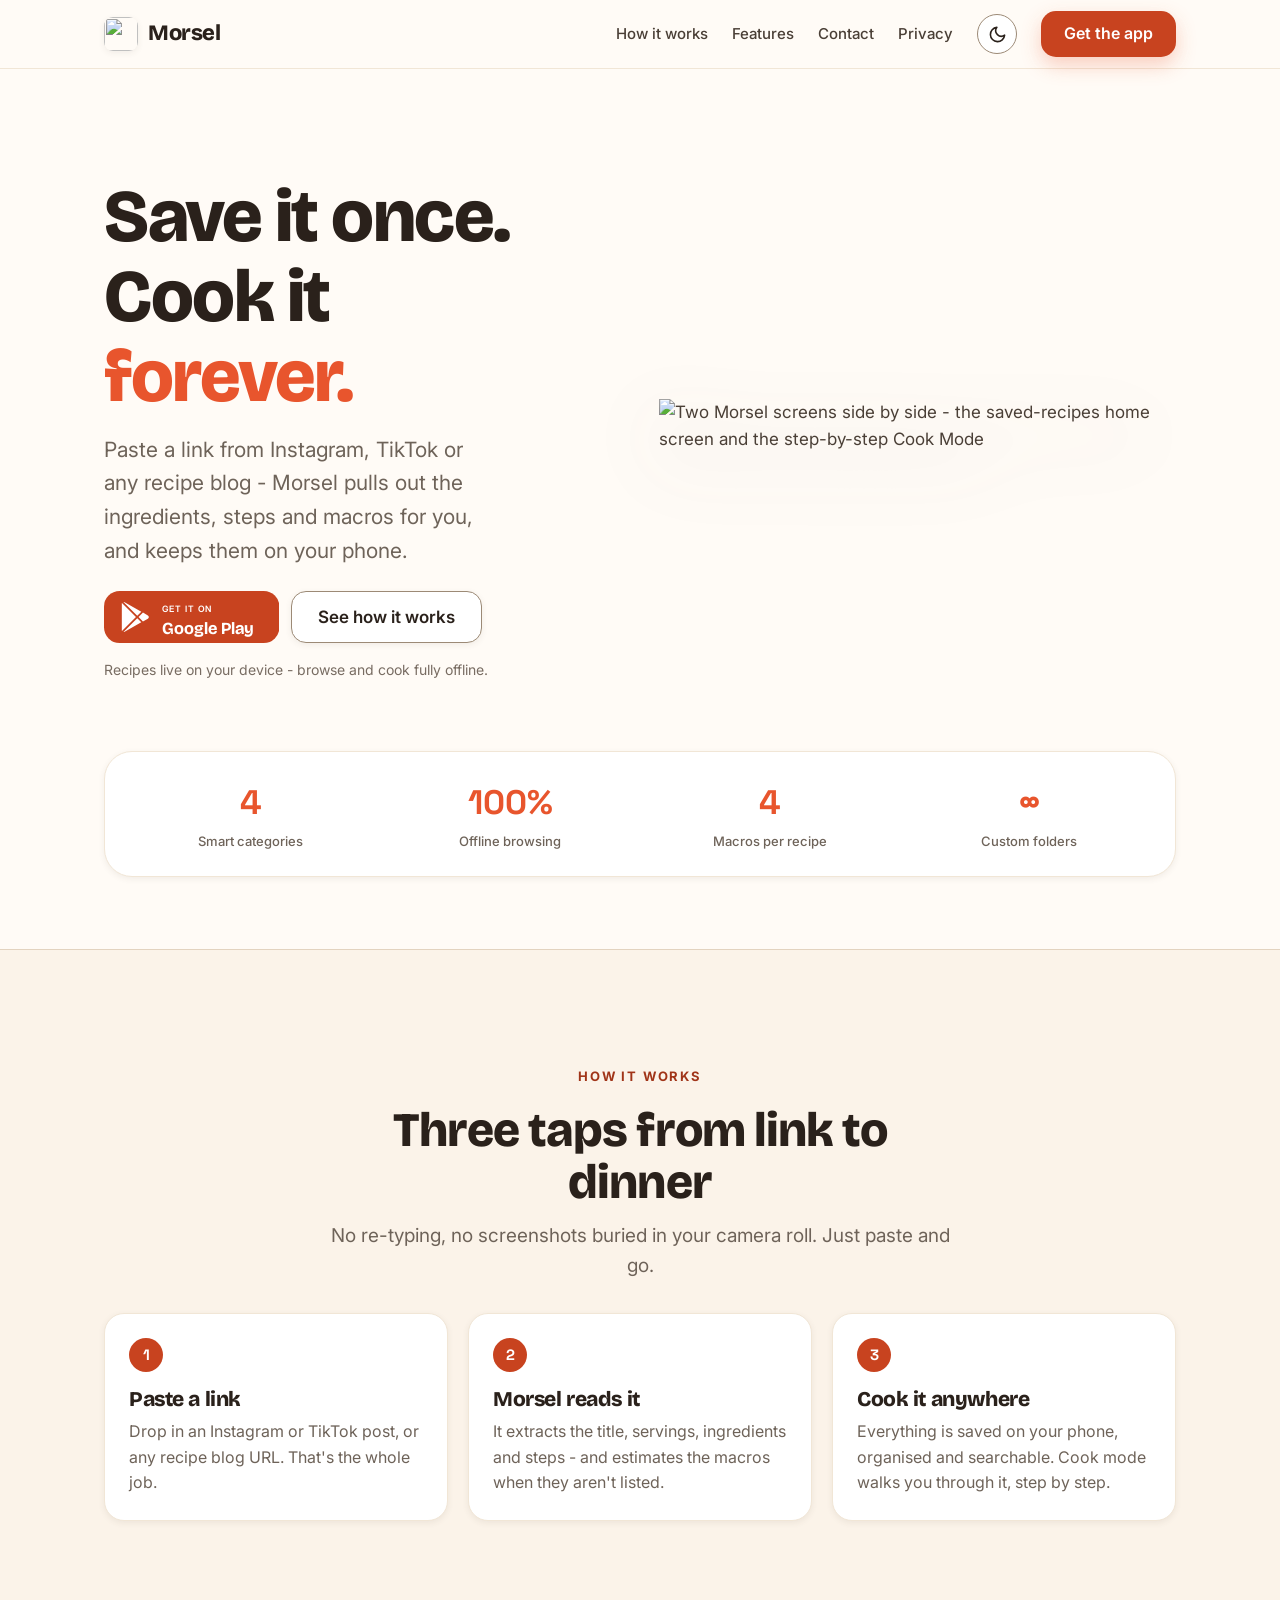
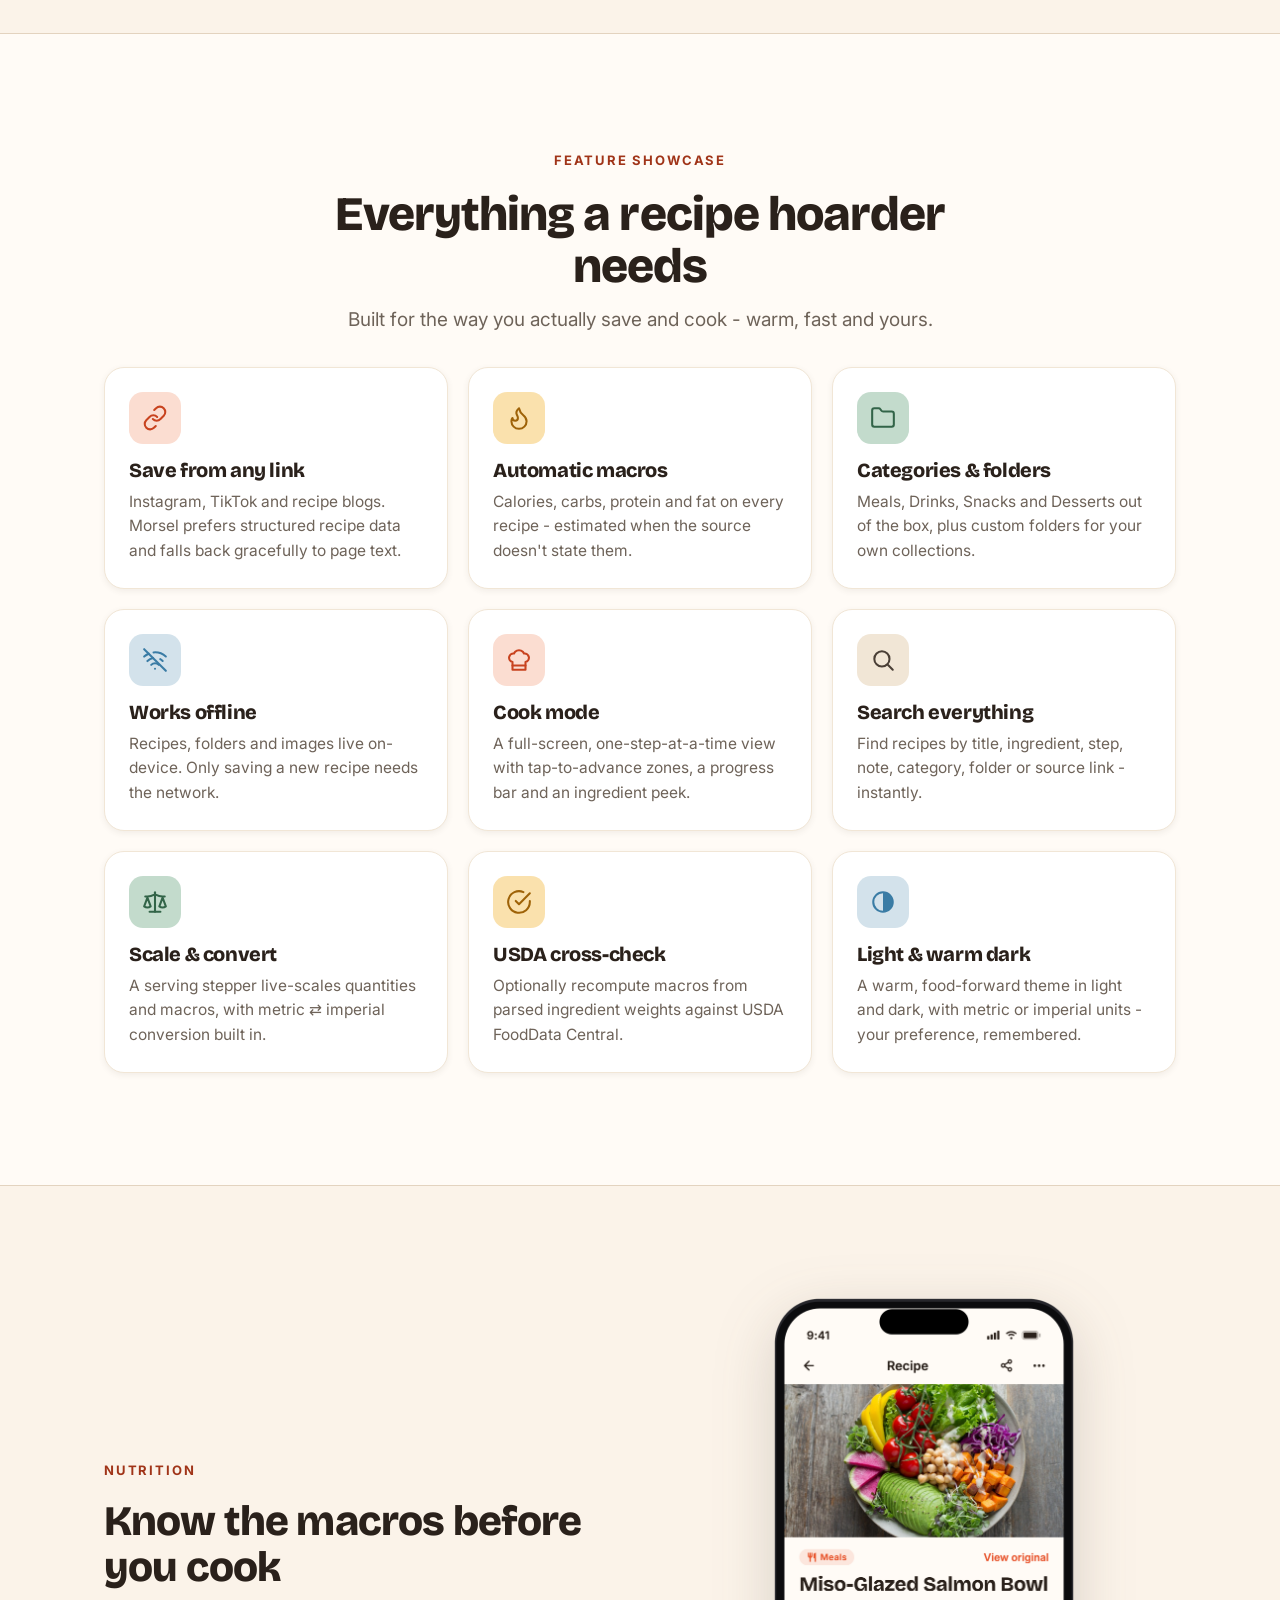
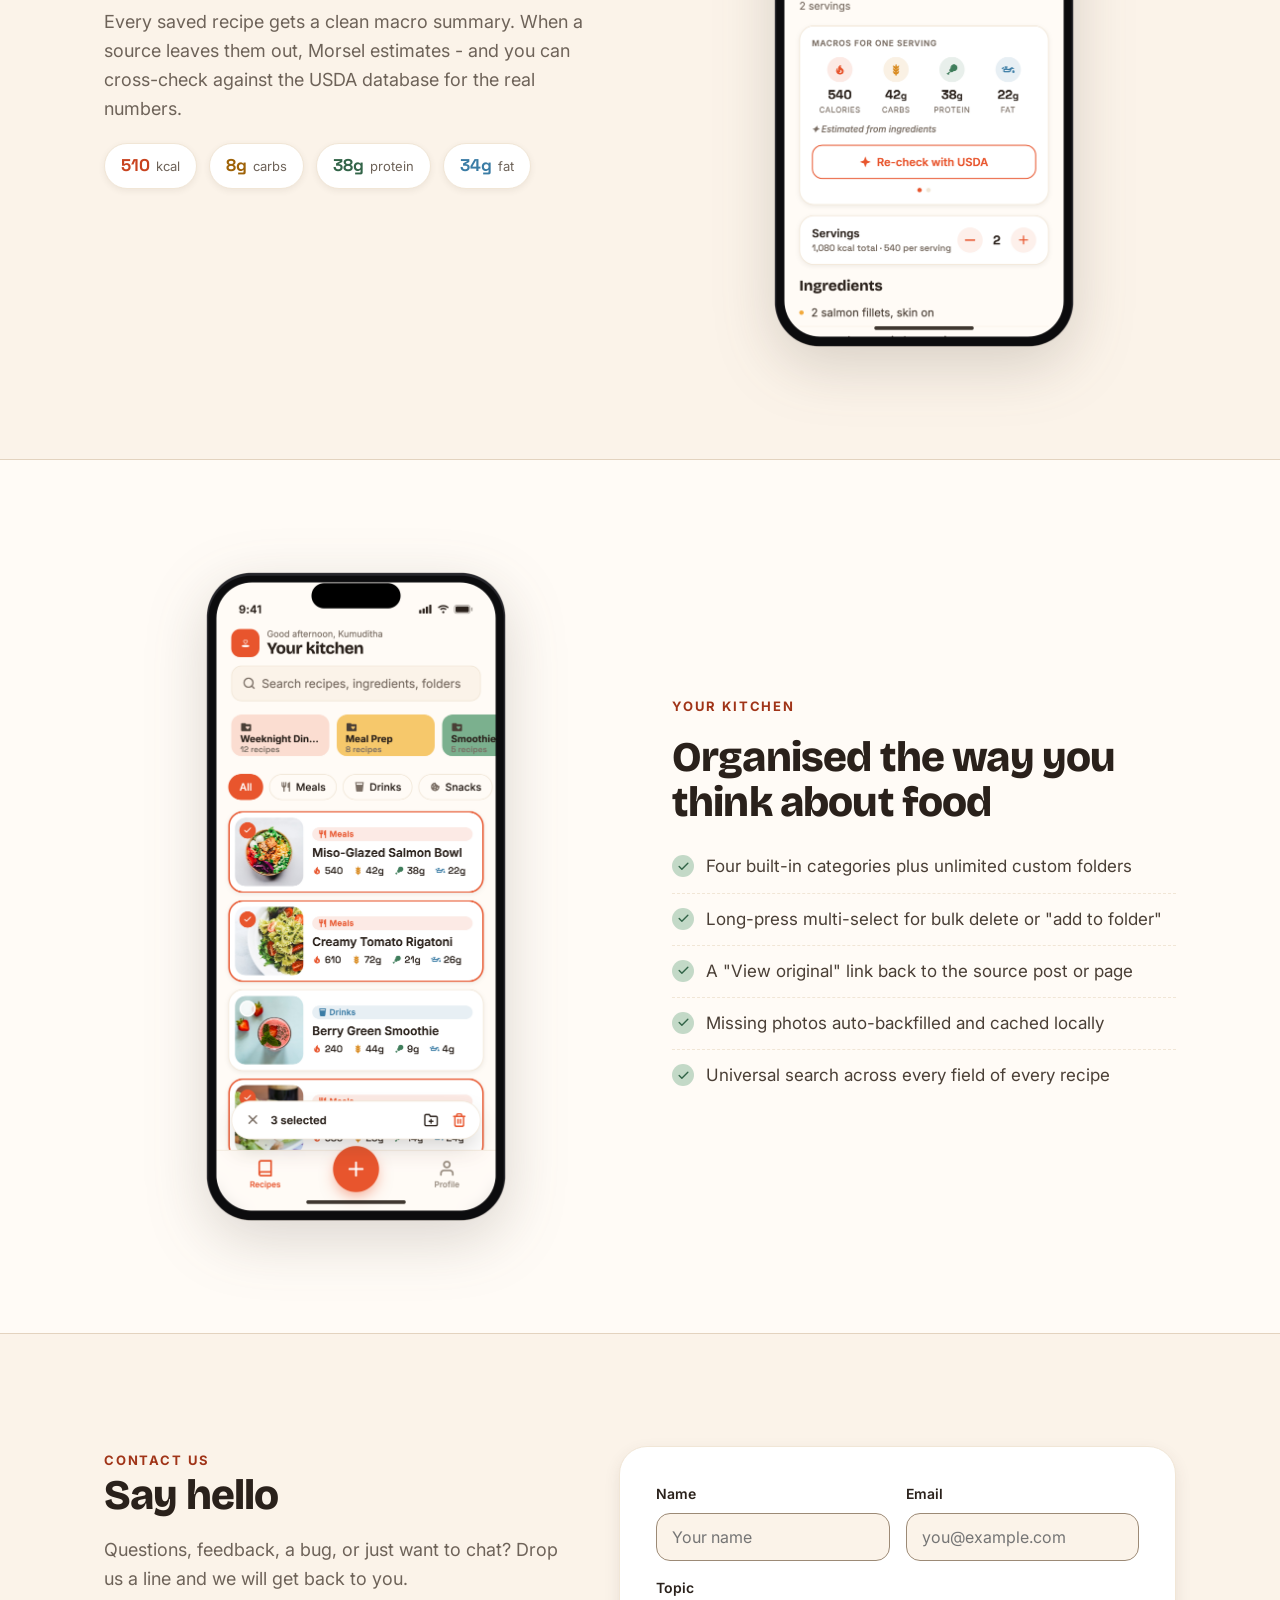
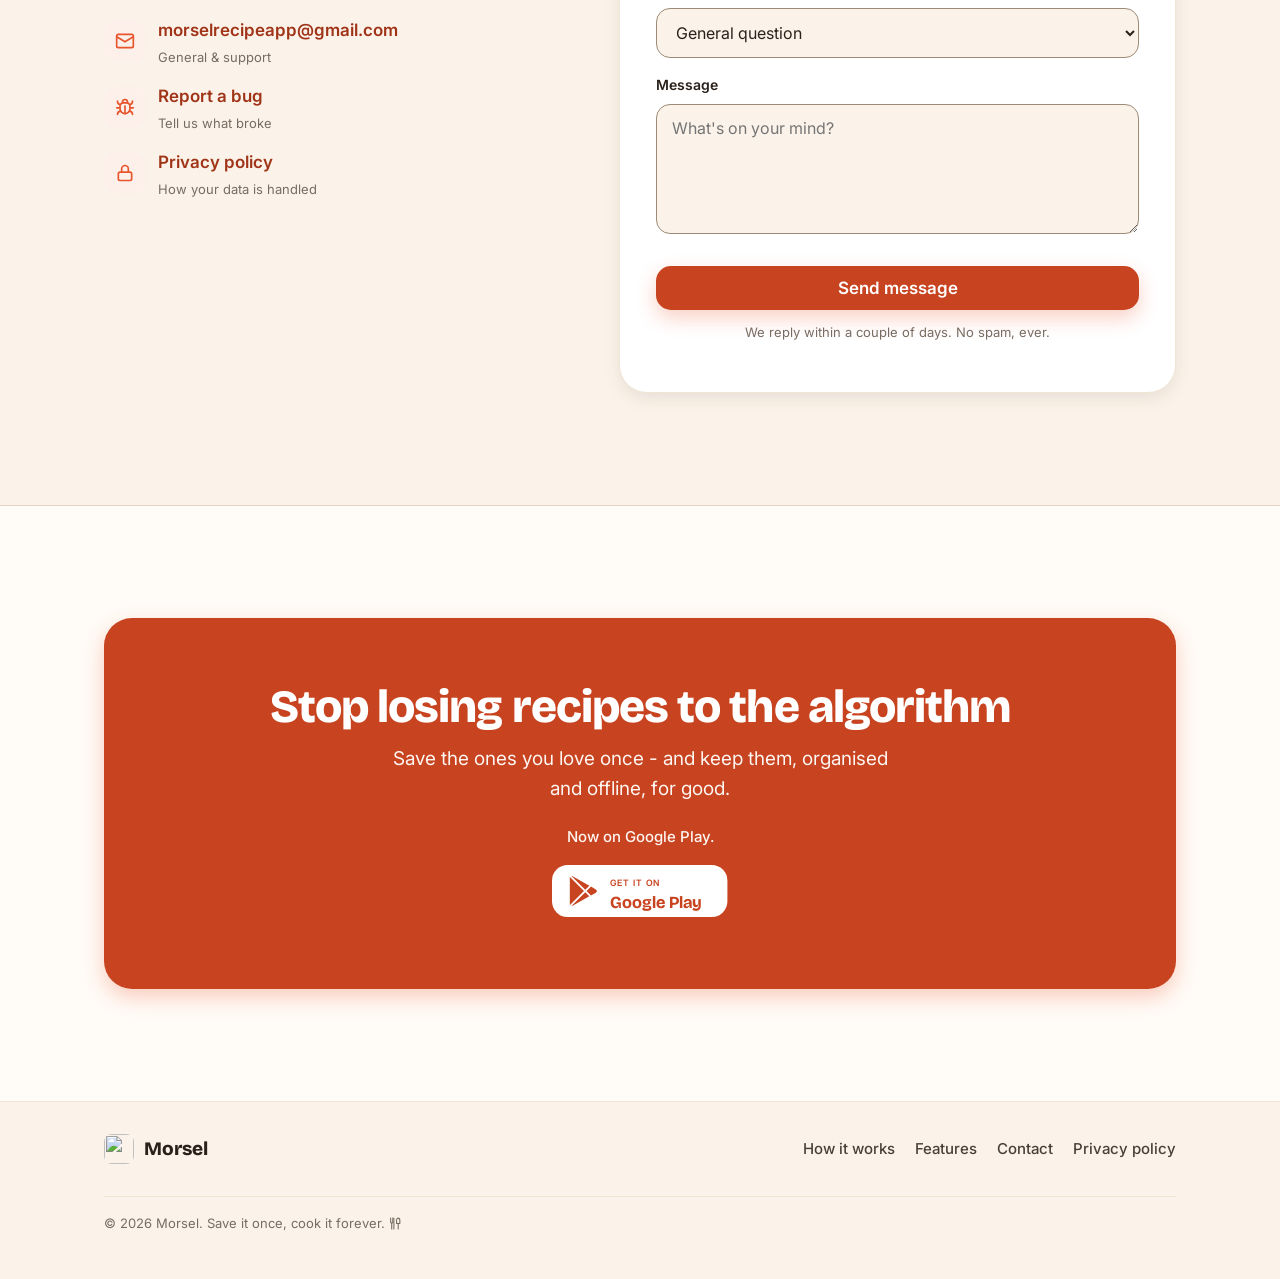
==== index.html @ 382a2cb1 "chore: add deploy-trigger comment" ====
<!DOCTYPE html>
<html lang="en">
<head>
  <meta charset="UTF-8" />
  <meta name="viewport" content="width=device-width, initial-scale=1" />
  <title>Morsel - Save it once. Cook it forever.</title>
  <meta name="description" content="Paste a link from Instagram, TikTok or any recipe blog - Morsel pulls out the ingredients, steps and macros, and keeps every recipe on your phone for offline cooking." />
  <meta name="theme-color" content="#E8552D" />

  <!-- Open Graph -->
  <meta property="og:title" content="Morsel - Save it once. Cook it forever." />
  <meta property="og:description" content="Save recipes from any link. Ingredients, steps and macros, extracted automatically and kept offline on your phone." />
  <meta property="og:type" content="website" />
  <meta property="og:image" content="assets/img/icon.png" />

  <link rel="icon" href="assets/img/favicon.png" />
  <link rel="apple-touch-icon" href="assets/img/icon.png" />

  <!-- Design-system fonts: Bricolage Grotesque (display), Inter (UI), Space Grotesk (numerals) -->
  <link rel="preconnect" href="https://fonts.googleapis.com" />
  <link rel="preconnect" href="https://fonts.gstatic.com" crossorigin />
  <link href="https://fonts.googleapis.com/css2?family=Bricolage+Grotesque:opsz,wght@12..96,600;12..96,700;12..96,800&family=Inter:wght@400;500;600;700&family=Space+Grotesk:wght@500;700&display=swap" rel="stylesheet" />

  <link rel="stylesheet" href="assets/css/styles.css" />

  <!-- Deploy-trigger: cache-busting comment -->

  <!-- Marks that scripting is available, so the scroll-reveal styles only ever
       hide content the script is actually able to bring back. The timeout is the
       backstop for the case this runs but main.js never does. -->
  <script>
    document.documentElement.classList.add('js');
    setTimeout(function () {
      if (!window.__morselReady) document.documentElement.classList.remove('js');
    }, 3000);
  </script>
</head>
<body>

  <!-- Icon sprite (flaticon-style line icons). Inlined so Safari renders <use>. -->
  <svg width="0" height="0" style="position:absolute" aria-hidden="true" focusable="false">
    <symbol id="i-moon" viewBox="0 0 24 24"><path d="M21 12.79A9 9 0 1 1 11.21 3 7 7 0 0 0 21 12.79z"/></symbol>
    <symbol id="i-sun" viewBox="0 0 24 24"><circle cx="12" cy="12" r="4"/><path d="M12 2v2M12 20v2M4.9 4.9l1.4 1.4M17.7 17.7l1.4 1.4M2 12h2M20 12h2M4.9 19.1l1.4-1.4M17.7 6.3l1.4-1.4"/></symbol>
    <symbol id="i-paperclip" viewBox="0 0 24 24"><path d="M21.44 11.05l-9.19 9.19a5 5 0 0 1-7.07-7.07l9.19-9.19a3.5 3.5 0 0 1 4.95 4.95l-9.2 9.19a2 2 0 0 1-2.83-2.83l8.49-8.48"/></symbol>
    <symbol id="i-lock" viewBox="0 0 24 24"><rect x="4" y="11" width="16" height="10" rx="2"/><path d="M8 11V7a4 4 0 0 1 8 0v4"/></symbol>
    <symbol id="i-link" viewBox="0 0 24 24"><path d="M10 13a5 5 0 0 0 7.07 0l3-3a5 5 0 0 0-7.07-7.07l-1.72 1.71"/><path d="M14 11a5 5 0 0 0-7.07 0l-3 3a5 5 0 0 0 7.07 7.07l1.71-1.71"/></symbol>
    <symbol id="i-flame" viewBox="0 0 24 24"><path d="M8.5 14.5A2.5 2.5 0 0 0 11 12c0-1.38-.5-2-1-3-1.07-2.14-.22-4.05 2-6 .5 2.5 2 4.9 4 6.5 2 1.6 3 3.5 3 5.5a7 7 0 1 1-14 0c0-1.15.43-2.29 1-3a2.5 2.5 0 0 0 2.5 2.5z"/></symbol>
    <symbol id="i-folder" viewBox="0 0 24 24"><path d="M4 20h16a2 2 0 0 0 2-2V8a2 2 0 0 0-2-2h-7.93a2 2 0 0 1-1.66-.9l-.82-1.2A2 2 0 0 0 7.93 3H4a2 2 0 0 0-2 2v13c0 1.1.9 2 2 2z"/></symbol>
    <symbol id="i-offline" viewBox="0 0 24 24"><path d="M12 20h.01"/><path d="M8.5 16.5a5 5 0 0 1 7 0"/><path d="M2 8.82a15 15 0 0 1 4.17-2.65"/><path d="M10.66 5c4.01-.36 8.14.9 11.34 3.76"/><path d="M16.85 11.25a10 10 0 0 1 2.22 1.68"/><path d="M5 13a10 10 0 0 1 5.24-2.76"/><line x1="2" y1="2" x2="22" y2="22"/></symbol>
    <symbol id="i-chef" viewBox="0 0 24 24"><path d="M6 13.87A4 4 0 0 1 7.41 6a5.11 5.11 0 0 1 1.05-1.54 5 5 0 0 1 7.08 0A5.11 5.11 0 0 1 16.59 6 4 4 0 0 1 18 13.87V21H6Z"/><line x1="6" y1="17" x2="18" y2="17"/></symbol>
    <symbol id="i-search" viewBox="0 0 24 24"><circle cx="11" cy="11" r="7"/><line x1="21" y1="21" x2="16.65" y2="16.65"/></symbol>
    <symbol id="i-scale" viewBox="0 0 24 24"><path d="m16 16 3-8 3 8c-.87.65-1.92 1-3 1s-2.13-.35-3-1Z"/><path d="m2 16 3-8 3 8c-.87.65-1.92 1-3 1s-2.13-.35-3-1Z"/><path d="M7 21h10"/><path d="M12 3v18"/><path d="M3 7h2c2 0 5-1 7-2 2 1 5 2 7 2h2"/></symbol>
    <symbol id="i-check-circle" viewBox="0 0 24 24"><path d="M22 11.08V12a10 10 0 1 1-5.93-9.14"/><polyline points="22 4 12 14.01 9 11.01"/></symbol>
    <symbol id="i-contrast" viewBox="0 0 24 24"><circle cx="12" cy="12" r="9"/><path d="M12 3a9 9 0 0 1 0 18z" fill="currentColor" stroke="none"/></symbol>
    <symbol id="i-mail" viewBox="0 0 24 24"><rect x="2" y="4" width="20" height="16" rx="2"/><path d="m2 7 10 6 10-6"/></symbol>
    <symbol id="i-bug" viewBox="0 0 24 24"><path d="M9 7.13V6a3 3 0 1 1 6 0v1.13"/><path d="M12 20c-3.3 0-6-2.7-6-6v-3a4 4 0 0 1 4-4h4a4 4 0 0 1 4 4v3c0 3.3-2.7 6-6 6Z"/><path d="M12 20v-9"/><path d="M6.5 9C4.6 8.8 3 7.1 3 5"/><path d="M6 13H2"/><path d="M3 21c0-2.1 1.7-3.9 3.8-4"/><path d="M21 5c0 2.1-1.6 3.8-3.5 4"/><path d="M22 13h-4"/><path d="M17.2 17c2.1.1 3.8 1.9 3.8 4"/></symbol>
    <symbol id="i-utensils" viewBox="0 0 24 24"><path d="M3 2v7a2 2 0 0 0 2 2h0a2 2 0 0 0 2-2V2"/><path d="M5 11v11"/><path d="M9 2v20"/><path d="M17 2c-1.7 0-3 1.8-3 4v6h6V6c0-2.2-1.3-4-3-4z"/><path d="M17 12v10"/></symbol>
    <symbol id="i-check" viewBox="0 0 24 24"><polyline points="20 6 9 17 4 12"/></symbol>
    <symbol id="i-menu" viewBox="0 0 24 24"><path d="M4 7h16M4 12h16M4 17h16"/></symbol>
    <symbol id="i-close" viewBox="0 0 24 24"><path d="M6 6l12 12M18 6 6 18"/></symbol>
  </svg>

  <!-- ===================== Header ===================== -->
  <header class="site-header">
    <div class="wrap nav">
      <a class="brand" href="#top">
        <img src="assets/img/logo-mark.svg" alt="" />
        Morsel
      </a>
      <nav class="nav-links" aria-label="Primary">
        <a class="link" href="#how">How it works</a>
        <a class="link" href="#features">Features</a>
        <a class="link" href="#contact">Contact</a>
        <a class="link" href="privacy.html">Privacy</a>
        <button class="theme-toggle" type="button" aria-label="Toggle theme"><svg class="i" aria-hidden="true" focusable="false"><use href="#i-moon"></use></svg></button>
        <a class="btn btn-primary" href="https://play.google.com/store/apps/details?id=com.savr.myapp&amp;pcampaignid=web_share" target="_blank" rel="noopener">Get the app</a>
        <button class="nav-toggle" type="button" aria-label="Open menu" aria-expanded="false" aria-controls="mobile-nav"><svg class="i" aria-hidden="true" focusable="false"><use href="#i-menu"></use></svg></button>
      </nav>
    </div>
    <div class="nav-panel" id="mobile-nav" hidden>
      <nav class="wrap" aria-label="Menu">
        <a class="link" href="#how">How it works</a>
        <a class="link" href="#features">Features</a>
        <a class="link" href="#contact">Contact</a>
        <a class="link" href="privacy.html">Privacy</a>
        <a class="btn btn-primary" href="https://play.google.com/store/apps/details?id=com.savr.myapp&amp;pcampaignid=web_share" target="_blank" rel="noopener">Get the app</a>
      </nav>
    </div>
  </header>

  <main id="top">

    <!-- ===================== Hero ===================== -->
    <section class="hero">
      <div class="wrap hero-grid">
        <div class="hero-copy">
          <h1>Save it once.<br />Cook it <span class="accent">forever.</span></h1>
          <p class="hero-sub">Paste a link from Instagram, TikTok or any recipe blog - Morsel pulls out the ingredients, steps and macros for you, and keeps them on your phone.</p>
          <div class="hero-cta">
            <a class="store-badge" href="https://play.google.com/store/apps/details?id=com.savr.myapp&amp;pcampaignid=web_share" target="_blank" rel="noopener">
              <svg class="play-badge" viewBox="0 0 560 166" role="img" aria-label="Get it on Google Play">
                <rect width="560" height="166" rx="50" fill="var(--badge-bg, var(--brand-solid))"/>
                <g transform="translate(52 35) scale(4)">
                  <path fill="var(--badge-fg, var(--on-brand))" d="M22.018 13.298l-3.919 2.218-3.515-3.493 3.543-3.521 3.891 2.202a1.49 1.49 0 0 1 0 2.594zM1.337.924a1.486 1.486 0 0 0-.112.568v21.017c0 .217.045.419.124.6l11.155-11.087L1.337.924zm12.207 10.065l3.258-3.238L3.45.195a1.466 1.466 0 0 0-.946-.179l11.04 10.973zm0 2.067l-11 10.933c.298.036.612-.016.906-.183l13.324-7.54-3.23-3.21z"/>
                </g>
                <text class="badge-sub" x="185" y="68">GET IT ON</text>
                <text class="badge-title" x="185" y="136">Google Play</text>
              </svg>
            </a>
            <a class="btn btn-ghost btn-lg" href="#how">See how it works</a>
          </div>
          <p class="hero-note">Recipes live on your device - browse and cook fully offline.</p>
        </div>

        <div class="phone-shell">
          <img src="assets/img/phone-duo.png" alt="Two Morsel screens side by side - the saved-recipes home screen and the step-by-step Cook Mode" />
        </div>
      </div>

      <div class="wrap">
        <div class="stats reveal">
          <div class="stat"><div class="num">4</div><div class="label">Smart categories</div></div>
          <div class="stat"><div class="num">100%</div><div class="label">Offline browsing</div></div>
          <div class="stat"><div class="num">4</div><div class="label">Macros per recipe</div></div>
          <div class="stat"><div class="num">∞</div><div class="label">Custom folders</div></div>
        </div>
      </div>
    </section>

    <!-- ===================== How it works ===================== -->
    <section class="section tint" id="how">
      <div class="wrap">
        <div class="section-head center reveal">
          <span class="eyebrow">How it works</span>
          <h2>Three taps from link to dinner</h2>
          <p>No re-typing, no screenshots buried in your camera roll. Just paste and go.</p>
        </div>
        <div class="steps">
          <div class="step reveal">
            <div class="n">1</div>
            <h3>Paste a link</h3>
            <p>Drop in an Instagram or TikTok post, or any recipe blog URL. That's the whole job.</p>
          </div>
          <div class="step reveal">
            <div class="n">2</div>
            <h3>Morsel reads it</h3>
            <p>It extracts the title, servings, ingredients and steps - and estimates the macros when they aren't listed.</p>
          </div>
          <div class="step reveal">
            <div class="n">3</div>
            <h3>Cook it anywhere</h3>
            <p>Everything is saved on your phone, organised and searchable. Cook mode walks you through it, step by step.</p>
          </div>
        </div>
      </div>
    </section>

    <!-- ===================== Feature showcase ===================== -->
    <section class="section" id="features">
      <div class="wrap">
        <div class="section-head center reveal">
          <span class="eyebrow">Feature showcase</span>
          <h2>Everything a recipe hoarder needs</h2>
          <p>Built for the way you actually save and cook - warm, fast and yours.</p>
        </div>

        <div class="features">
          <article class="feature reveal">
            <div class="ico paprika"><svg class="i"><use href="#i-link"></use></svg></div>
            <h3>Save from any link</h3>
            <p>Instagram, TikTok and recipe blogs. Morsel prefers structured recipe data and falls back gracefully to page text.</p>
          </article>
          <article class="feature reveal">
            <div class="ico honey"><svg class="i"><use href="#i-flame"></use></svg></div>
            <h3>Automatic macros</h3>
            <p>Calories, carbs, protein and fat on every recipe - estimated when the source doesn't state them.</p>
          </article>
          <article class="feature reveal">
            <div class="ico basil"><svg class="i"><use href="#i-folder"></use></svg></div>
            <h3>Categories &amp; folders</h3>
            <p>Meals, Drinks, Snacks and Desserts out of the box, plus custom folders for your own collections.</p>
          </article>
          <article class="feature reveal">
            <div class="ico blueberry"><svg class="i"><use href="#i-offline"></use></svg></div>
            <h3>Works offline</h3>
            <p>Recipes, folders and images live on-device. Only saving a new recipe needs the network.</p>
          </article>
          <article class="feature reveal">
            <div class="ico paprika"><svg class="i"><use href="#i-chef"></use></svg></div>
            <h3>Cook mode</h3>
            <p>A full-screen, one-step-at-a-time view with tap-to-advance zones, a progress bar and an ingredient peek.</p>
          </article>
          <article class="feature reveal">
            <div class="ico sand"><svg class="i"><use href="#i-search"></use></svg></div>
            <h3>Search everything</h3>
            <p>Find recipes by title, ingredient, step, note, category, folder or source link - instantly.</p>
          </article>
          <article class="feature reveal">
            <div class="ico basil"><svg class="i"><use href="#i-scale"></use></svg></div>
            <h3>Scale &amp; convert</h3>
            <p>A serving stepper live-scales quantities and macros, with metric ⇄ imperial conversion built in.</p>
          </article>
          <article class="feature reveal">
            <div class="ico honey"><svg class="i"><use href="#i-check-circle"></use></svg></div>
            <h3>USDA cross-check</h3>
            <p>Optionally recompute macros from parsed ingredient weights against USDA FoodData Central.</p>
          </article>
          <article class="feature reveal">
            <div class="ico blueberry"><svg class="i"><use href="#i-contrast"></use></svg></div>
            <h3>Light &amp; warm dark</h3>
            <p>A warm, food-forward theme in light and dark, with metric or imperial units - your preference, remembered.</p>
          </article>
        </div>
      </div>
    </section>

    <!-- ===================== Spotlight: macros ===================== -->
    <section class="section spotlight">
      <div class="wrap spotlight-grid">
        <div class="reveal">
          <span class="eyebrow">Nutrition</span>
          <h2 style="font-size:clamp(28px,4vw,42px);margin:16px 0 12px;">Know the macros before you cook</h2>
          <p style="color:var(--muted);font-size:18px;">Every saved recipe gets a clean macro summary. When a source leaves them out, Morsel estimates - and you can cross-check against the USDA database for the real numbers.</p>
          <div class="macro-row">
            <span class="macro cal"><span class="v">510</span><span class="k">kcal</span></span>
            <span class="macro carb"><span class="v">8g</span><span class="k">carbs</span></span>
            <span class="macro pro"><span class="v">38g</span><span class="k">protein</span></span>
            <span class="macro fat"><span class="v">34g</span><span class="k">fat</span></span>
          </div>
        </div>
        <div class="media reveal">
          <img src="assets/img/morsel-macros.png" alt="Morsel recipe list showing per-recipe macros" />
        </div>
      </div>
    </section>

    <!-- ===================== Spotlight: organise ===================== -->
    <section class="section">
      <div class="wrap spotlight-grid flip">
        <div class="media reveal">
          <img src="assets/img/morsel-organize.png" alt="Morsel home screen with folders and category filters" />
        </div>
        <div class="reveal">
          <span class="eyebrow">Your kitchen</span>
          <h2 style="font-size:clamp(28px,4vw,42px);margin:16px 0 12px;">Organised the way you think about food</h2>
          <ul class="feature-list">
            <li><span class="check"><svg class="i"><use href="#i-check"></use></svg></span> Four built-in categories plus unlimited custom folders</li>
            <li><span class="check"><svg class="i"><use href="#i-check"></use></svg></span> Long-press multi-select for bulk delete or "add to folder"</li>
            <li><span class="check"><svg class="i"><use href="#i-check"></use></svg></span> A "View original" link back to the source post or page</li>
            <li><span class="check"><svg class="i"><use href="#i-check"></use></svg></span> Missing photos auto-backfilled and cached locally</li>
            <li><span class="check"><svg class="i"><use href="#i-check"></use></svg></span> Universal search across every field of every recipe</li>
          </ul>
        </div>
      </div>
    </section>

    <!-- ===================== Contact ===================== -->
    <section class="section spotlight" id="contact">
      <div class="wrap contact-grid">
        <div class="contact-copy reveal">
          <span class="eyebrow">Contact us</span>
          <h2>Say hello</h2>
          <p>Questions, feedback, a bug, or just want to chat? Drop us a line and we will get back to you.</p>
          <ul class="contact-links">
            <li>
              <span class="ci"><svg class="i"><use href="#i-mail"></use></svg></span>
              <span><a href="mailto:morselrecipeapp@gmail.com">morselrecipeapp@gmail.com</a><small>General &amp; support</small></span>
            </li>
            <li>
              <span class="ci"><svg class="i"><use href="#i-bug"></use></svg></span>
              <span><a href="mailto:morselrecipeapp@gmail.com?subject=Bug%20report">Report a bug</a><small>Tell us what broke</small></span>
            </li>
            <li>
              <span class="ci"><svg class="i"><use href="#i-lock"></use></svg></span>
              <span><a href="privacy.html">Privacy policy</a><small>How your data is handled</small></span>
            </li>
          </ul>
        </div>

        <!--
          Contact form.
          To make this actually deliver mail on GitHub Pages:
            1. Create a free form at https://formspree.io (or similar).
            2. Put your endpoint in data-endpoint below. Leave it empty and the
               form falls back to a pre-filled email draft (assets/js/main.js).

          `action` stays a mailto: on purpose. It is only ever used when the
          script doesn't run, and it must not point at an endpoint that isn't
          live - a POST to a dead URL navigates away and destroys whatever the
          visitor typed.
        -->
        <form class="form-card reveal" id="contact-form"
              data-endpoint=""
              action="mailto:morselrecipeapp@gmail.com" method="POST" enctype="text/plain">
          <div class="field-row">
            <div class="field">
              <label for="name">Name</label>
              <input id="name" name="name" type="text" autocomplete="name" required placeholder="Your name" />
            </div>
            <div class="field">
              <label for="email">Email</label>
              <input id="email" name="email" type="email" autocomplete="email" required placeholder="you@example.com" />
            </div>
          </div>
          <div class="field">
            <label for="topic">Topic</label>
            <select id="topic" name="topic">
              <option>General question</option>
              <option>Bug report</option>
              <option>Feature request</option>
              <option>Privacy &amp; data</option>
            </select>
          </div>
          <div class="field">
            <label for="message">Message</label>
            <textarea id="message" name="message" required placeholder="What's on your mind?"></textarea>
          </div>
          <noscript>
            <p class="form-hint">JavaScript is off, so sending will hand this to your email app. If nothing opens, write to morselrecipeapp@gmail.com instead - your message stays in the fields above either way.</p>
          </noscript>
          <button class="btn btn-primary btn-lg" type="submit">Send message</button>
          <p class="form-hint">We reply within a couple of days. No spam, ever.</p>
          <div class="form-status" id="form-status" role="status" aria-live="polite"></div>
        </form>
      </div>
    </section>

    <!-- ===================== CTA band ===================== -->
    <section class="section cta-band">
      <div class="wrap">
        <div class="cta-inner reveal">
          <h2>Stop losing recipes to the algorithm</h2>
          <p>Save the ones you love once - and keep them, organised and offline, for good.</p>
          <p class="now-on">Now on Google Play.</p>
          <a class="store-badge" href="https://play.google.com/store/apps/details?id=com.savr.myapp&amp;pcampaignid=web_share" target="_blank" rel="noopener">
            <svg class="play-badge" viewBox="0 0 560 166" role="img" aria-label="Get it on Google Play">
              <rect width="560" height="166" rx="50" fill="var(--badge-bg, var(--brand-solid))"/>
              <g transform="translate(52 35) scale(4)">
                <path fill="var(--badge-fg, var(--on-brand))" d="M22.018 13.298l-3.919 2.218-3.515-3.493 3.543-3.521 3.891 2.202a1.49 1.49 0 0 1 0 2.594zM1.337.924a1.486 1.486 0 0 0-.112.568v21.017c0 .217.045.419.124.6l11.155-11.087L1.337.924zm12.207 10.065l3.258-3.238L3.45.195a1.466 1.466 0 0 0-.946-.179l11.04 10.973zm0 2.067l-11 10.933c.298.036.612-.016.906-.183l13.324-7.54-3.23-3.21z"/>
              </g>
              <text class="badge-sub" x="185" y="68">GET IT ON</text>
              <text class="badge-title" x="185" y="136">Google Play</text>
            </svg>
          </a>
        </div>
      </div>
    </section>

  </main>

  <!-- ===================== Footer ===================== -->
  <footer class="site-footer">
    <div class="wrap footer-grid">
      <a class="footer-brand" href="#top">
        <img src="assets/img/logo-mark.svg" alt="" />
        <span>Morsel</span>
      </a>
      <nav class="footer-links" aria-label="Footer">
        <a href="#how">How it works</a>
        <a href="#features">Features</a>
        <a href="#contact">Contact</a>
        <a href="privacy.html">Privacy policy</a>
      </nav>
      <p class="footer-legal">© <span id="year">2026</span> Morsel. Save it once, cook it forever. <svg class="i"><use href="#i-utensils"></use></svg></p>
    </div>
  </footer>

  <script src="assets/js/main.js"></script>
</body>
</html>
---- assets/css/styles.css ----
/* =========================================================================
   Morsel - marketing site
   Design tokens mirror the app's Morsel Design System (constants/theme.ts):
   Paprika hero, basil + honey support, warm "sand" neutrals, warm "ink" text.
   ========================================================================= */

:root {
  /* ---- Raw palette ---- */
  --paprika-50:  #FDF0EB;
  --paprika-100: #FBDDD1;
  --paprika-200: #F6B49E;
  --paprika-300: #F08B6B;
  --paprika-400: #EC6B44;
  --paprika-500: #E8552D; /* brand core */
  --paprika-600: #C8431F;
  --paprika-700: #A03418;

  --basil-300: #7BB08E;
  --basil-500: #3F7D5B;
  --basil-600: #326448;

  --honey-300: #F6C86B;
  --honey-500: #F2A93B;
  --honey-600: #D98A1E;
  --honey-700: #9E6207; /* honey dark enough to carry text on white (5.0:1) */

  --sand-50:  #FFFBF6; /* app background */
  --sand-100: #FBF3E9;
  --sand-200: #F1E6D6;
  --sand-300: #E3D3BF;
  --sand-400: #C9B7A0;
  --sand-500: #9C8A76; /* first sand step that clears 3:1 as a control border */

  --ink-900: #2A211B;
  --ink-700: #4A3F36;
  /* 500 and 400 are both darker than they look like they should be: on the
     warm cream surfaces the old #7A6E64 / #9A8E82 landed at 2.9-3.2:1. The two
     tiers are held one step apart so secondary and tertiary text still read as
     different weights while both clear 4.5:1. */
  --ink-500: #6E6359;
  --ink-400: #786C62;

  --blueberry: #3A7CA5; /* drinks / fat accent from CategoryColors */
  --blueberry-300: #7FB4D6; /* dark-theme counterpart */

  /* ---- Semantic (light) ---- */
  --text: var(--ink-900);
  --text-body: var(--ink-700);
  --muted: var(--ink-500);
  --faint: var(--ink-400);

  --bg: var(--sand-50);
  --surface-sunken: var(--sand-100);
  --card: #FFFFFF;

  --border: var(--sand-200);
  --border-strong: var(--sand-300);
  /* Borders that identify a control (inputs, ghost buttons, the theme toggle)
     must clear 3:1 against their surface - --border sits at 1.2:1. WCAG 1.4.11. */
  --border-interactive: var(--sand-500);

  --brand: var(--paprika-500);
  --brand-hover: var(--paprika-700);
  --brand-subtle: var(--paprika-50);
  --on-brand: #FFFFFF;
  /* Secondary text on a brand fill. Refactoring UI: never fade white to grey on
     colour - use a hand-tinted lighter shade of the same hue. */
  --on-brand-muted: #FEF6F2;

  /* Brand as small text. --brand is 3.3-3.5:1 on the cream surfaces, which is
     fine for the 74px headline accent and the stat numerals (large text, 3:1)
     but not for links or 13px eyebrows. */
  --brand-text: var(--paprika-700);

  /* Brand fills that carry a label. White on --paprika-500 is only 3.64:1, so
     anything with text on it uses the deeper step instead (4.91:1). The 500 is
     kept for decorative fills that carry nothing. WCAG 1.4.3. */
  --brand-solid: var(--paprika-600);
  --brand-solid-hover: var(--paprika-700);

  /* Accent roles. Every hue gets a foreground and a chip tint, and both are
     paired for dark below - components must never bind to a raw palette step,
     which is what left two icon chips glowing at 0.77 luminance on a near-black
     card while their siblings sat at 0.03. */
  --accent-paprika-fg:    var(--paprika-600);
  --accent-paprika-tint:  var(--paprika-100);
  --accent-honey-fg:      var(--honey-700);
  --accent-honey-tint:    color-mix(in srgb, var(--honey-300) 55%, transparent);
  --accent-basil-fg:      var(--basil-600);
  --accent-basil-tint:    color-mix(in srgb, var(--basil-300) 45%, transparent);
  --accent-blueberry-fg:  var(--blueberry);
  --accent-blueberry-tint: color-mix(in srgb, var(--blueberry) 22%, transparent);
  --accent-neutral-fg:    var(--ink-700);
  --accent-neutral-tint:  var(--sand-200);

  /* Feedback roles. Foregrounds are paired per theme below; the tinted
     backgrounds composite over whatever surface they sit on, so they don't
     need a dark counterpart. */
  --success-fg: var(--basil-600);
  --success-bg: color-mix(in srgb, var(--basil-500) 16%, transparent);
  --danger-fg: var(--paprika-700);
  --danger-bg: color-mix(in srgb, var(--paprika-500) 14%, transparent);
  --info-fg: var(--text);
  --info-bg: var(--brand-subtle);

  /* ---- Radii ---- */
  --r-xs: 6px;
  --r-sm: 10px;
  --r-md: 14px;
  --r-lg: 20px;
  --r-xl: 28px;
  --r-pill: 999px;

  /* ---- Spacing (4px base) ---- */
  --s-xs: 4px;
  --s-sm: 8px;
  --s-md: 12px;
  --s-lg: 16px;
  --s-xl: 20px;
  --s-2xl: 24px;
  --s-3xl: 32px;

  /* ---- Warm-tinted elevation (never pure black) ---- */
  --shadow-sm: 0 2px 6px rgba(74, 63, 54, 0.08);
  --shadow-md: 0 6px 16px rgba(74, 63, 54, 0.10);
  --shadow-lg: 0 14px 32px rgba(74, 63, 54, 0.14);
  --shadow-brand: 0 8px 20px rgba(232, 85, 45, 0.28);
  --drop-lg: drop-shadow(0 22px 38px rgba(74, 63, 54, 0.24));
  --drop-md: drop-shadow(0 18px 30px rgba(74, 63, 54, 0.20));

  /* ---- Type ---- */
  --font-display: 'Bricolage Grotesque', system-ui, sans-serif;
  --font-sans: 'Inter', system-ui, sans-serif;
  --font-numeric: 'Space Grotesk', 'Inter', monospace;

  --maxw: 1120px;
}

/* Light is the default theme. Dark applies only when the user opts in via the
   theme toggle (data-theme='dark'): neutral near-black surfaces, warm brand. */
:root[data-theme='dark'] {
  --text: #F7F7F8;
  --text-body: #E3E3E5;
  --muted: #A5A5AA;
  /* Dark has room for a genuine third tier; #7C7C82 sat at 4.1-4.2:1. */
  --faint: #949499;
  --bg: #0F0F10;
  /* One step wider than #161618, which sat at 1.06:1 against the page and made
     the alternating section rhythm disappear entirely in dark. */
  --surface-sunken: #1A1A1D;
  --card: #1C1C1F;
  --border: #2A2A2E;
  --border-strong: #3A3A40;
  --border-interactive: #6A6A72;
  --brand: var(--paprika-400);
  --brand-hover: var(--paprika-300);
  --brand-subtle: #2E1D16;
  /* Against near-black the 400 already clears 4.5:1, so link and eyebrow text
     keeps the brighter step here rather than the 700. */
  --brand-text: var(--paprika-400);

  /* Accent foregrounds lighten; the tints are percentage mixes that composite
     over the dark card on their own, so only paprika and neutral - which are
     opaque light values in the light theme - need a counterpart here. */
  --accent-paprika-fg:    var(--paprika-300);
  --accent-paprika-tint:  color-mix(in srgb, var(--paprika-500) 16%, transparent);
  --accent-honey-fg:      var(--honey-300);
  /* Yellow and green carry more luminance per unit of mix, so these two get a
     lighter hand in dark to keep all five chips within one perceptual step. */
  --accent-honey-tint:    color-mix(in srgb, var(--honey-300) 22%, transparent);
  --accent-basil-fg:      var(--basil-300);
  --accent-basil-tint:    color-mix(in srgb, var(--basil-300) 20%, transparent);
  --accent-blueberry-fg:  var(--blueberry-300);
  --accent-neutral-fg:    var(--sand-300);
  --accent-neutral-tint:  color-mix(in srgb, var(--sand-400) 18%, transparent);

  /* --brand-solid deliberately does NOT lighten here: white-on-paprika-400 is
     3.11:1, so the button keeps the deeper fill in both themes. */

  /* Feedback text lightens against the dark card so success and error stay
     readable (they were 2.09:1 and 2.95:1 when bound to the light-mode steps). */
  --success-fg: var(--basil-300);
  --danger-fg: var(--paprika-300);

  /* Elevation reads as neutral depth against near-black, not warm haze. */
  --shadow-sm: 0 2px 6px rgba(0, 0, 0, 0.40);
  --shadow-md: 0 6px 16px rgba(0, 0, 0, 0.48);
  --shadow-lg: 0 14px 32px rgba(0, 0, 0, 0.56);
  --drop-lg: drop-shadow(0 22px 38px rgba(0, 0, 0, 0.60));
  --drop-md: drop-shadow(0 18px 30px rgba(0, 0, 0, 0.52));
}

/* ========================================================================= */

*,
*::before,
*::after { box-sizing: border-box; }

html {
  scroll-behavior: smooth;
  -webkit-text-size-adjust: 100%;
  /* Header is 68px and sticky. Without this, both anchor landings and any
     scroll-into-view from keyboard focus put their target underneath it.
     WCAG 2.4.11. */
  scroll-padding-top: 84px;
}

body {
  margin: 0;
  font-family: var(--font-sans);
  color: var(--text-body);
  background: var(--bg);
  line-height: 1.6;
  font-size: 17px;
  -webkit-font-smoothing: antialiased;
  text-rendering: optimizeLegibility;
}

img { max-width: 100%; display: block; }

a { color: var(--brand-text); text-decoration: none; }
a:hover { color: var(--brand-hover); }
/* In light the link colour is already the darkest brand step, so it can't shift
   further on hover - prose and list links get an underline instead. */
.doc a:hover,
.contact-links a:hover,
.footer-legal a:hover { text-decoration: underline; }

h1, h2, h3, h4 {
  font-family: var(--font-display);
  color: var(--text);
  line-height: 1.08;
  letter-spacing: -0.02em;
  margin: 0;
  font-weight: 800;
}

.wrap {
  width: 100%;
  max-width: var(--maxw);
  margin-inline: auto;
  padding-inline: var(--s-2xl);
}

.eyebrow {
  display: inline-flex;
  align-items: center;
  gap: var(--s-sm);
  font-family: var(--font-sans);
  font-weight: 700;
  font-size: 13px;
  letter-spacing: 0.14em;
  text-transform: uppercase;
  color: var(--brand-text);
}

.section { padding-block: clamp(56px, 9vw, 112px); }
.section-head { max-width: 640px; margin-bottom: var(--s-3xl); }
.section-head.center { margin-inline: auto; text-align: center; }
.section-head h2 { font-size: clamp(30px, 4.6vw, 48px); margin-block: var(--s-lg) var(--s-md); }
.section-head p { font-size: 19px; color: var(--muted); margin: 0; }

/* Sections are separated by alternating shades of the warm background
   (no gradients). `.tint` sits one step deeper than the base page. */
.tint { background: var(--surface-sunken); border-block: 1px solid var(--border-strong); }

/* ---- Inline icons (flaticon-style line icons via an SVG sprite) ---- */
.i {
  width: 1em; height: 1em;
  display: inline-block;
  vertical-align: -0.14em;
  fill: none;
  stroke: currentColor;
  stroke-width: 2;
  stroke-linecap: round;
  stroke-linejoin: round;
  flex: none;
}

/* ---- Buttons ---- */
.btn {
  display: inline-flex;
  align-items: center;
  justify-content: center;
  gap: var(--s-sm);
  font-family: var(--font-sans);
  font-weight: 600;
  font-size: 16px;
  padding: 9px 22px;
  border-radius: 15px;
  border: 1.5px solid transparent;
  cursor: pointer;
  transition: transform 0.15s ease, background 0.15s ease, box-shadow 0.15s ease;
  white-space: nowrap;
}
.btn:active { transform: translateY(1px) scale(0.99); }
.btn-primary {
  background: var(--brand-solid);
  color: var(--on-brand);
  box-shadow: var(--shadow-brand);
}
.btn-primary:hover { background: var(--brand-solid-hover); color: var(--on-brand); }
.btn-ghost {
  background: var(--card);
  color: var(--text);
  border-color: var(--border-interactive);
  box-shadow: var(--shadow-sm);
}
.btn-ghost:hover { color: var(--text); border-color: var(--brand); }
.btn-lg { padding: 11px 26px; font-size: 17px; }
.btn-sm { padding: 7px 14px; font-size: 14px; border-radius: var(--r-sm); }

/* ========================================================================= */
/* Header                                                                    */
/* ========================================================================= */

.site-header {
  position: sticky;
  top: 0;
  z-index: 50;
  background: color-mix(in srgb, var(--bg) 85%, transparent);
  backdrop-filter: saturate(160%) blur(14px);
  border-bottom: 1px solid var(--border);
}
.nav {
  display: flex;
  align-items: center;
  justify-content: space-between;
  height: 68px;
}
.brand {
  display: inline-flex;
  align-items: center;
  gap: 10px;
  font-family: var(--font-display);
  font-weight: 800;
  font-size: 22px;
  color: var(--text);
  letter-spacing: -0.02em;
}
.brand:hover { color: var(--text); }
.brand img { width: 34px; height: 34px; border-radius: 9px; box-shadow: var(--shadow-sm); }
.nav-links { display: flex; align-items: center; gap: var(--s-2xl); }
.nav-links a.link {
  color: var(--text-body);
  font-weight: 500;
  font-size: 15px;
}
.nav-links a.link:hover { color: var(--brand-text); }
.theme-toggle,
.nav-toggle {
  background: var(--card);
  border: 1.5px solid var(--border-interactive);
  border-radius: var(--r-pill);
  width: 40px; height: 40px;
  cursor: pointer;
  display: grid; place-items: center;
  color: var(--text);
  transition: border-color 0.15s ease;
}
.theme-toggle .i,
.nav-toggle .i { width: 19px; height: 19px; }
.theme-toggle:hover,
.nav-toggle:hover { border-color: var(--brand); }

/* The hamburger only exists below the breakpoint where the inline links go. */
.nav-toggle { display: none; }
.nav-panel { display: none; }

@media (max-width: 860px) {
  .nav-links .link { display: none; }
  /* "Get the app" moves into the panel so the bar still fits at 320px. */
  .nav-links > .btn { display: none; }
  .nav-links { gap: var(--s-md); }
  .nav-toggle { display: grid; }
  .nav-panel { display: block; }
  .nav-panel[hidden] { display: none; }
}

.nav-panel {
  border-top: 1px solid var(--border-strong);
  background: var(--bg);
  padding-block: var(--s-sm) var(--s-xl);
}
.nav-panel .wrap { display: grid; }
.nav-panel a.link {
  color: var(--text-body);
  font-weight: 500;
  font-size: 16px;
  padding-block: var(--s-md);
  border-bottom: 1px solid var(--border);
}
.nav-panel a.link:last-of-type { border-bottom: none; }
.nav-panel a.link:hover { color: var(--brand-text); }
.nav-panel .btn { margin-top: var(--s-lg); }

/* ========================================================================= */
/* Hero                                                                      */
/* ========================================================================= */

.hero {
  position: relative;
  overflow: hidden;
  padding-block: clamp(48px, 7vw, 88px) clamp(40px, 6vw, 72px);
}
.hero-grid {
  position: relative;
  display: grid;
  grid-template-columns: 1fr 1.1fr;
  gap: clamp(24px, 5vw, 64px);
  align-items: center;
}
.hero h1 {
  font-size: clamp(40px, 7vw, 74px);
  margin-block: var(--s-xl) var(--s-lg);
}
.hero h1 .accent { color: var(--brand); }
.hero-sub {
  font-size: clamp(18px, 2.3vw, 21px);
  color: var(--muted);
  max-width: 30ch;
  margin: 0 0 var(--s-2xl);
}
.hero-cta { display: flex; flex-wrap: wrap; gap: var(--s-md); }
.hero-note {
  margin-top: var(--s-lg);
  font-size: 14px;
  color: var(--faint);
  display: flex; align-items: center; gap: 8px;
}

/* Phone - device PNGs (frames baked in, transparent background) */
.phone-shell {
  justify-self: center;
  position: relative;
  width: min(540px, 96%);
}
.phone-shell img {
  width: 100%;
  filter: var(--drop-lg);
}

.badge-row {
  display: flex; flex-wrap: wrap; gap: var(--s-md);
  margin-top: var(--s-xl);
}

/* ---- Store badge (Google Play) ----
   An inline SVG driven by the design tokens: paprika fill + white mark by
   default, and on the brand-coloured CTA band the badge inverts to white with
   paprika mark + text (the same pattern as .cta-inner .btn-primary). */
.store-badge {
  display: inline-flex;
  align-items: center;
  transition: transform 0.15s ease, opacity 0.15s ease;
}
.store-badge:hover { transform: translateY(-2px); opacity: 0.88; }
.store-badge .play-badge {
  height: 52px;
  width: auto;
  display: block;
}
.store-badge .badge-sub {
  font-family: var(--font-sans);
  font-weight: 600;
  font-size: 28px;
  letter-spacing: 3px;
  fill: var(--badge-fg, var(--on-brand));
}
.store-badge .badge-title {
  font-family: var(--font-display);
  font-weight: 700;
  font-size: 54px;
  fill: var(--badge-fg, var(--on-brand));
}
.cta-band .store-badge {
  --badge-bg: var(--on-brand);
  --badge-fg: var(--brand-solid);
}

@media (max-width: 820px) {
  .hero-grid { grid-template-columns: 1fr; text-align: center; }
  .hero-sub { margin-inline: auto; }
  /* Equal-width halves so the badge and button read as one matched pair.
     minmax(0,1fr) lets both tracks shrink below their content width. */
  .hero-cta { display: grid; grid-template-columns: repeat(2, minmax(0, 1fr)); gap: var(--s-md); }
  .hero-cta > .store-badge { width: 100%; }
  .hero-cta > .store-badge .play-badge { width: 100%; height: auto; }
  .hero-cta .btn { width: 100%; font-size: 15px; white-space: normal; }
  .hero-note { justify-content: center; }
  /* The mockup no longer takes grid-row 1: leading with it pushed the headline
     to 518px and the second CTA off the first screen entirely. */
  .phone-shell { width: min(460px, 88%); margin-top: var(--s-2xl); }
}

/* ---- Logo strip / stats ---- */
.stats {
  display: grid;
  grid-template-columns: repeat(4, 1fr);
  gap: var(--s-lg);
  padding: var(--s-2xl);
  background: var(--card);
  border: 1px solid var(--border);
  border-radius: var(--r-xl);
  box-shadow: var(--shadow-sm);
  margin-top: clamp(32px, 5vw, 56px);
}
.stat { text-align: center; }
.stat .num {
  font-family: var(--font-numeric);
  font-weight: 700;
  font-size: clamp(26px, 3.4vw, 34px);
  color: var(--brand);
}
.stat .label { font-size: 13px; color: var(--muted); font-weight: 500; }
@media (max-width: 620px) {
  .stats { grid-template-columns: repeat(2, 1fr); }
}

/* ========================================================================= */
/* How it works                                                              */
/* ========================================================================= */

.steps { display: grid; grid-template-columns: repeat(3, 1fr); gap: var(--s-xl); }
.step {
  position: relative;
  background: var(--card);
  border: 1px solid var(--border);
  border-radius: var(--r-lg);
  padding: var(--s-2xl);
  box-shadow: var(--shadow-sm);
}
.step .n {
  font-family: var(--font-numeric);
  font-weight: 700;
  font-size: 15px;
  color: var(--on-brand);
  background: var(--brand-solid);
  width: 34px; height: 34px;
  border-radius: var(--r-pill);
  display: grid; place-items: center;
  margin-bottom: var(--s-lg);
}
.step h3 { font-size: 21px; margin-bottom: var(--s-sm); }
.step p { margin: 0; color: var(--muted); font-size: 16px; }
@media (max-width: 760px) { .steps { grid-template-columns: 1fr; } }

/* ========================================================================= */
/* Features showcase                                                         */
/* ========================================================================= */

.features {
  display: grid;
  grid-template-columns: repeat(3, 1fr);
  gap: var(--s-xl);
}
.feature {
  background: var(--card);
  border: 1px solid var(--border);
  border-radius: var(--r-lg);
  padding: var(--s-2xl);
  box-shadow: var(--shadow-sm);
  transition: transform 0.18s ease, box-shadow 0.18s ease, border-color 0.18s ease;
}
.feature:hover {
  transform: translateY(-4px);
  box-shadow: var(--shadow-md);
  border-color: var(--border-strong);
}
.feature .ico {
  width: 52px; height: 52px;
  border-radius: var(--r-md);
  display: grid; place-items: center;
  margin-bottom: var(--s-lg);
}
.feature .ico .i { width: 26px; height: 26px; stroke-width: 1.9; }
.feature h3 { font-size: 20px; margin-bottom: var(--s-sm); }
.feature p { margin: 0; color: var(--muted); font-size: 15.5px; }

/* Tinted icon variants, bound to the paired accent roles so all five chips keep
   a comparable weight in both themes. */
.ico.paprika   { background: var(--accent-paprika-tint);   color: var(--accent-paprika-fg); }
.ico.basil     { background: var(--accent-basil-tint);     color: var(--accent-basil-fg); }
.ico.honey     { background: var(--accent-honey-tint);     color: var(--accent-honey-fg); }
.ico.blueberry { background: var(--accent-blueberry-tint); color: var(--accent-blueberry-fg); }
.ico.sand      { background: var(--accent-neutral-tint);   color: var(--accent-neutral-fg); }

@media (max-width: 900px) { .features { grid-template-columns: repeat(2, 1fr); } }
@media (max-width: 580px) { .features { grid-template-columns: 1fr; } }

/* Feature - spotlight band */
.spotlight {
  background: var(--surface-sunken);
  border-block: 1px solid var(--border-strong);
}
.spotlight-grid {
  display: grid;
  grid-template-columns: 1fr 1fr;
  gap: clamp(24px, 5vw, 64px);
  align-items: center;
}
.spotlight-grid.flip .media { order: -1; }
.macro-row { display: flex; flex-wrap: wrap; gap: var(--s-md); margin-top: var(--s-xl); }
.macro {
  display: inline-flex; align-items: baseline; gap: 6px;
  background: var(--card);
  border: 1px solid var(--border);
  border-radius: var(--r-pill);
  padding: 8px 16px;
  box-shadow: var(--shadow-sm);
}
.macro .v { font-family: var(--font-numeric); font-weight: 700; color: var(--text); }
.macro .k { font-size: 13px; color: var(--muted); }
/* These are numbers, so they carry the 4.5:1 text requirement in both themes -
   the raw palette steps failed at 2.76 (light carbs) and 3.48/3.73 (dark). */
.macro.cal .v  { color: var(--accent-paprika-fg); }
.macro.carb .v { color: var(--accent-honey-fg); }
.macro.pro .v  { color: var(--accent-basil-fg); }
.macro.fat .v  { color: var(--accent-blueberry-fg); }

.feature-list { list-style: none; padding: 0; margin: var(--s-lg) 0 0; }
.feature-list li {
  display: flex; gap: var(--s-md); align-items: flex-start;
  padding: var(--s-md) 0;
  border-bottom: 1px dashed var(--border);
  color: var(--text-body);
}
.feature-list li:last-child { border-bottom: none; }
.feature-list .check {
  flex: none; margin-top: 2px;
  width: 22px; height: 22px; border-radius: var(--r-pill);
  background: var(--accent-basil-tint);
  color: var(--accent-basil-fg);
  display: grid; place-items: center;
}
.feature-list .check .i { width: 13px; height: 13px; stroke-width: 2.6; }
.media { justify-self: center; }
.media img {
  width: min(300px, 74vw);
  filter: var(--drop-md);
}
@media (max-width: 780px) {
  .spotlight-grid { grid-template-columns: 1fr; }
  .spotlight-grid.flip .media { order: 0; }
}

/* ========================================================================= */
/* Contact                                                                   */
/* ========================================================================= */

.contact-grid {
  display: grid;
  grid-template-columns: 0.9fr 1.1fr;
  gap: clamp(28px, 5vw, 60px);
  align-items: start;
}
.contact-copy h2 { font-size: clamp(28px, 4vw, 42px); margin-bottom: var(--s-md); }
.contact-copy p { color: var(--muted); font-size: 18px; }
.contact-links { list-style: none; padding: 0; margin: var(--s-xl) 0 0; display: grid; gap: var(--s-md); }
.contact-links li { display: flex; align-items: center; gap: var(--s-md); }
.contact-links .ci {
  width: 42px; height: 42px; border-radius: var(--r-md);
  background: var(--brand-subtle); color: var(--brand);
  display: grid; place-items: center; flex: none;
}
.contact-links .ci .i { width: 20px; height: 20px; }
/* inline-block + padding lifts these standalone links from 20px to 26px tall.
   They sit in a list, not in a sentence, so the WCAG 2.5.8 inline exception
   doesn't cover them. */
.contact-links a { font-weight: 600; display: inline-block; padding-block: 3px; }
.contact-links small { display: block; color: var(--faint); font-weight: 400; font-size: 13px; }

.form-card {
  background: var(--card);
  border: 1px solid var(--border);
  border-radius: var(--r-xl);
  padding: clamp(22px, 4vw, 36px);
  box-shadow: var(--shadow-md);
}
.field { margin-bottom: var(--s-lg); }
.field label {
  display: block;
  font-weight: 600;
  font-size: 14px;
  color: var(--text);
  margin-bottom: var(--s-sm);
}
.field input,
.field select,
.field textarea {
  width: 100%;
  font-family: var(--font-sans);
  font-size: 16px;
  color: var(--text);
  background: var(--surface-sunken);
  /* The fill is only ~1.05:1 against the card, so the border is the only thing
     identifying the field - it has to clear 3:1 on its own. WCAG 1.4.11. */
  border: 1.5px solid var(--border-interactive);
  border-radius: var(--r-md);
  padding: 13px 15px;
  transition: border-color 0.15s ease, box-shadow 0.15s ease;
}
.field-hint { margin: var(--s-sm) 0 0; font-size: 13px; color: var(--muted); }
.field textarea { resize: vertical; min-height: 130px; }
.field input:focus,
.field select:focus,
.field textarea:focus {
  outline: none;
  border-color: var(--brand);
  box-shadow: 0 0 0 3px var(--brand-subtle);
}
.field-row { display: grid; grid-template-columns: 1fr 1fr; gap: var(--s-lg); }
.form-card .btn { width: 100%; margin-top: var(--s-sm); }
.form-hint { font-size: 13px; color: var(--faint); margin-top: var(--s-md); text-align: center; }
.form-status {
  margin-top: var(--s-lg);
  padding: var(--s-md) var(--s-lg);
  border-radius: var(--r-md);
  font-size: 15px;
  font-weight: 500;
  display: none;
}
.form-status.show { display: block; }
.form-status.ok   { background: var(--success-bg); color: var(--success-fg); }
.form-status.err  { background: var(--danger-bg);  color: var(--danger-fg); }
/* The mailto: handoff can't be confirmed, so it reports as information rather
   than dressing an unverifiable outcome up as success. */
.form-status.info { background: var(--info-bg);    color: var(--info-fg); }

@media (max-width: 780px) {
  .contact-grid { grid-template-columns: 1fr; }
  .field-row { grid-template-columns: 1fr; }
}

/* ========================================================================= */
/* CTA band + Footer                                                         */
/* ========================================================================= */

/* ---- Early-access fallback ----
   A mailto: click on a machine with no mail handler produces no navigation and
   no event, so the button would otherwise fail silently. This panel is revealed
   on every click so the action always leaves a visible trace, and it carries
   the address as plain selectable text plus a copy control. */
.cta-fallback {
  display: flex;
  flex-wrap: wrap;
  align-items: center;
  gap: var(--s-md);
  margin-top: var(--s-md);
  padding: var(--s-md) var(--s-lg);
  background: var(--brand-subtle);
  border: 1px solid color-mix(in srgb, var(--brand) 24%, transparent);
  border-radius: var(--r-md);
  font-size: 14px;
  color: var(--text-body);
  text-align: left;
}
.cta-fallback[hidden] { display: none; }
.cta-fallback span { flex: 1 1 260px; }
.cta-fallback strong { color: var(--text); white-space: nowrap; }
.cta-band .cta-fallback { max-width: 620px; margin-inline: auto; }

.cta-band { text-align: center; }
/* The band carries text, so it takes the deeper brand step for the same reason
   the buttons do - white on --paprika-500 tops out at 3.64:1. */
.cta-inner {
  background: var(--brand-solid);
  border-radius: var(--r-xl);
  padding: clamp(36px, 6vw, 64px);
  box-shadow: var(--shadow-brand);
}
.cta-inner h2 { color: var(--on-brand); font-size: clamp(28px, 4.5vw, 46px); }
.cta-inner p { color: var(--on-brand-muted); font-size: 19px; margin: var(--s-md) auto var(--s-xl); max-width: 44ch; }
.cta-inner .now-on { color: var(--on-brand-muted); font-size: 15px; margin: 0 auto var(--s-lg); font-weight: 500; }
.cta-inner .btn-primary { background: var(--on-brand); color: var(--brand-solid); box-shadow: var(--shadow-md); }
.cta-inner .btn-primary:hover { background: var(--sand-100); color: var(--brand-solid-hover); }

.site-footer {
  border-top: 1px solid var(--border);
  background: var(--surface-sunken);
  padding-block: var(--s-3xl);
}
.footer-grid {
  display: flex;
  flex-wrap: wrap;
  gap: var(--s-xl);
  align-items: center;
  justify-content: space-between;
}
.footer-brand { display: flex; align-items: center; gap: 10px; }
.footer-brand img { width: 30px; height: 30px; border-radius: 8px; }
.footer-brand span { font-family: var(--font-display); font-weight: 800; font-size: 19px; color: var(--text); }
.footer-links { display: flex; flex-wrap: wrap; gap: var(--s-xl); }
.footer-links a { color: var(--text-body); font-weight: 500; font-size: 15px; }
.footer-links a:hover { color: var(--brand-text); }
.footer-legal { width: 100%; color: var(--faint); font-size: 13px; padding-top: var(--s-lg); border-top: 1px solid var(--border); margin-top: var(--s-md); }

/* ========================================================================= */
/* Privacy page                                                              */
/* ========================================================================= */

.doc {
  max-width: 780px;
  margin-inline: auto;
  padding-block: clamp(48px, 7vw, 80px);
}
.doc .updated { color: var(--faint); font-size: 14px; margin-top: var(--s-md); }
.doc h1 { font-size: clamp(34px, 5vw, 52px); }
.doc h2 {
  font-size: 26px;
  margin-top: var(--s-3xl);
  padding-top: var(--s-lg);
  border-top: 1px solid var(--border);
}
.doc h3 { font-size: 19px; margin-top: var(--s-xl); }
.doc p, .doc li { color: var(--text-body); font-size: 16.5px; }
.doc ul { padding-left: var(--s-xl); }
.doc li { margin-bottom: var(--s-sm); }
.doc .lead { font-size: 19px; color: var(--muted); }
.callout {
  background: var(--brand-subtle);
  border: 1px solid color-mix(in srgb, var(--brand) 24%, transparent);
  border-radius: var(--r-lg);
  padding: var(--s-xl);
  margin-block: var(--s-xl);
}
.callout p { margin: 0; color: var(--text); }

/* Reveal-on-scroll.
   Content is visible by default and only hidden once the script has confirmed
   it is running (html.js). Hiding first meant a blocked or failed script left
   everything below the hero permanently invisible. */
.reveal { opacity: 1; transform: none; }
.js .reveal { opacity: 0; transform: translateY(18px); transition: opacity 0.25s ease, transform 0.25s ease; }
.js .reveal.in { opacity: 1; transform: none; }
@media (prefers-reduced-motion: reduce) {
  .js .reveal { opacity: 1; transform: none; transition: none; }
  html { scroll-behavior: auto; }
}
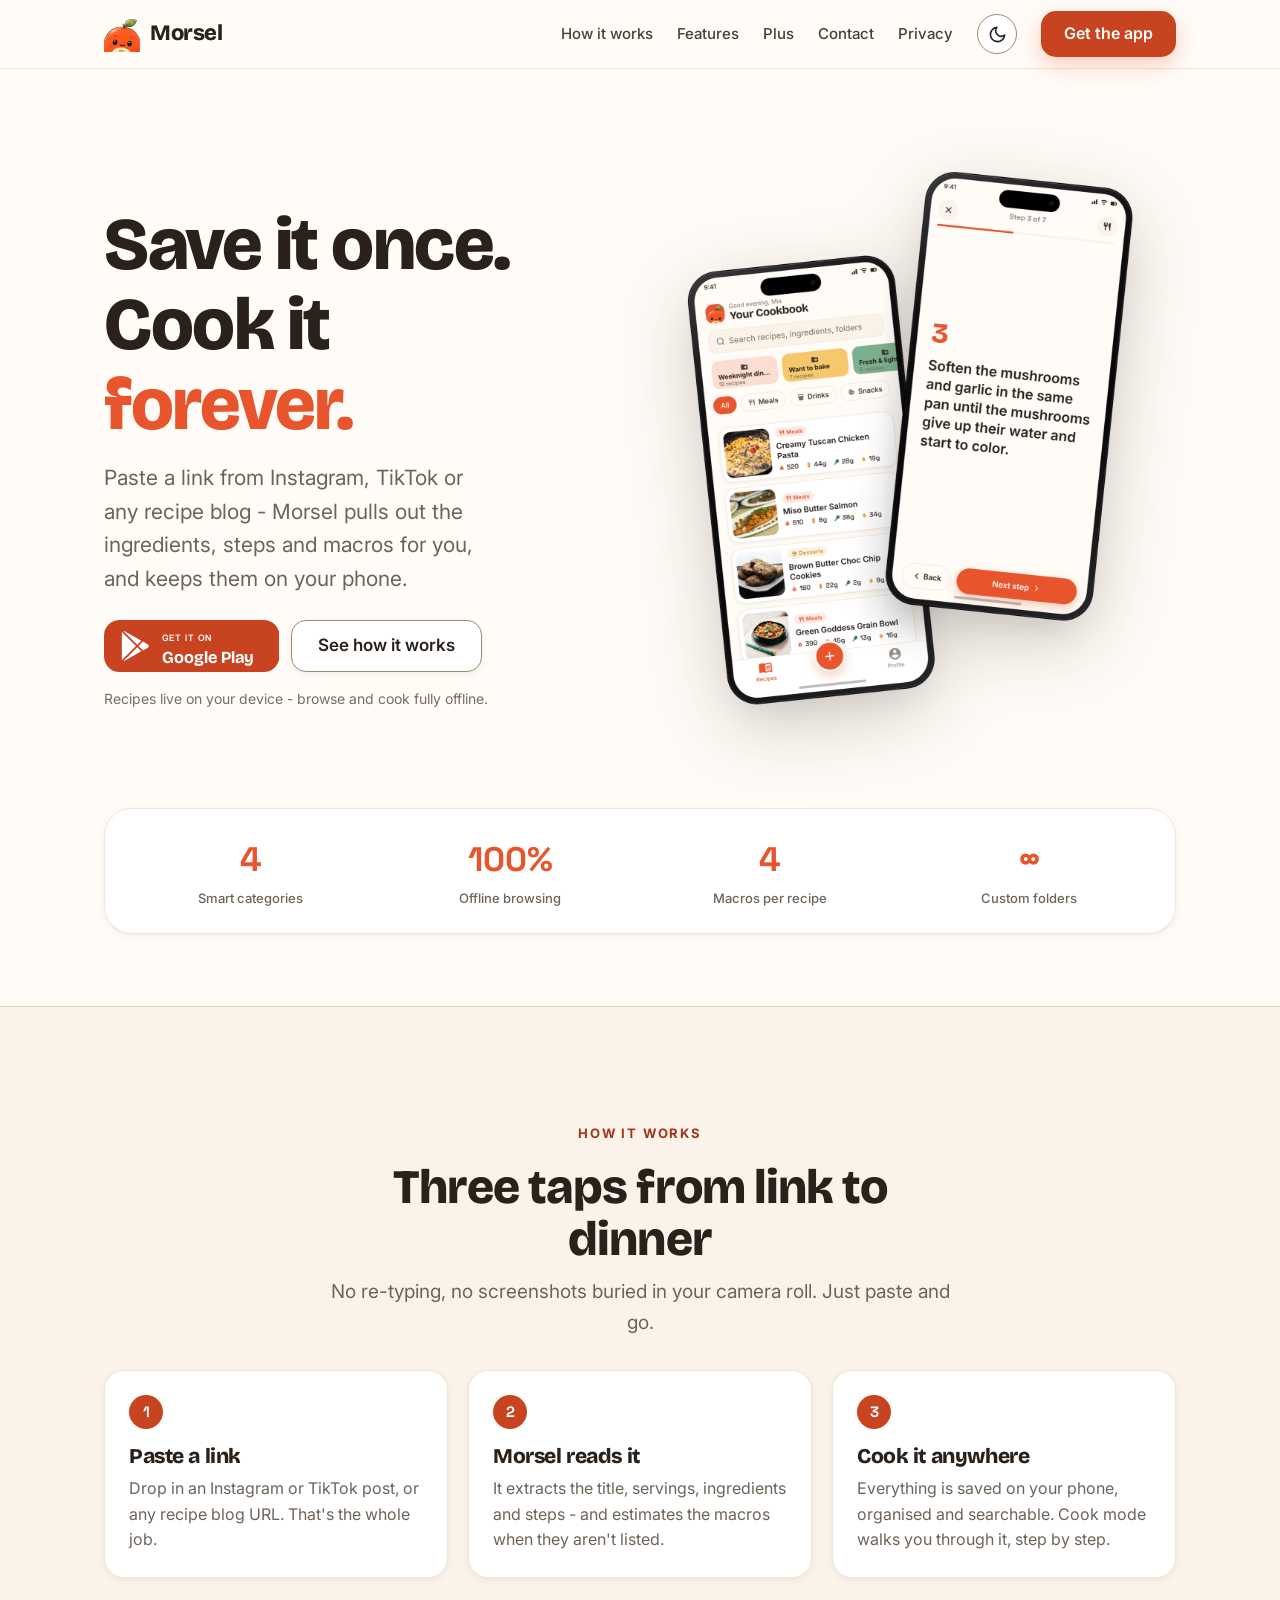
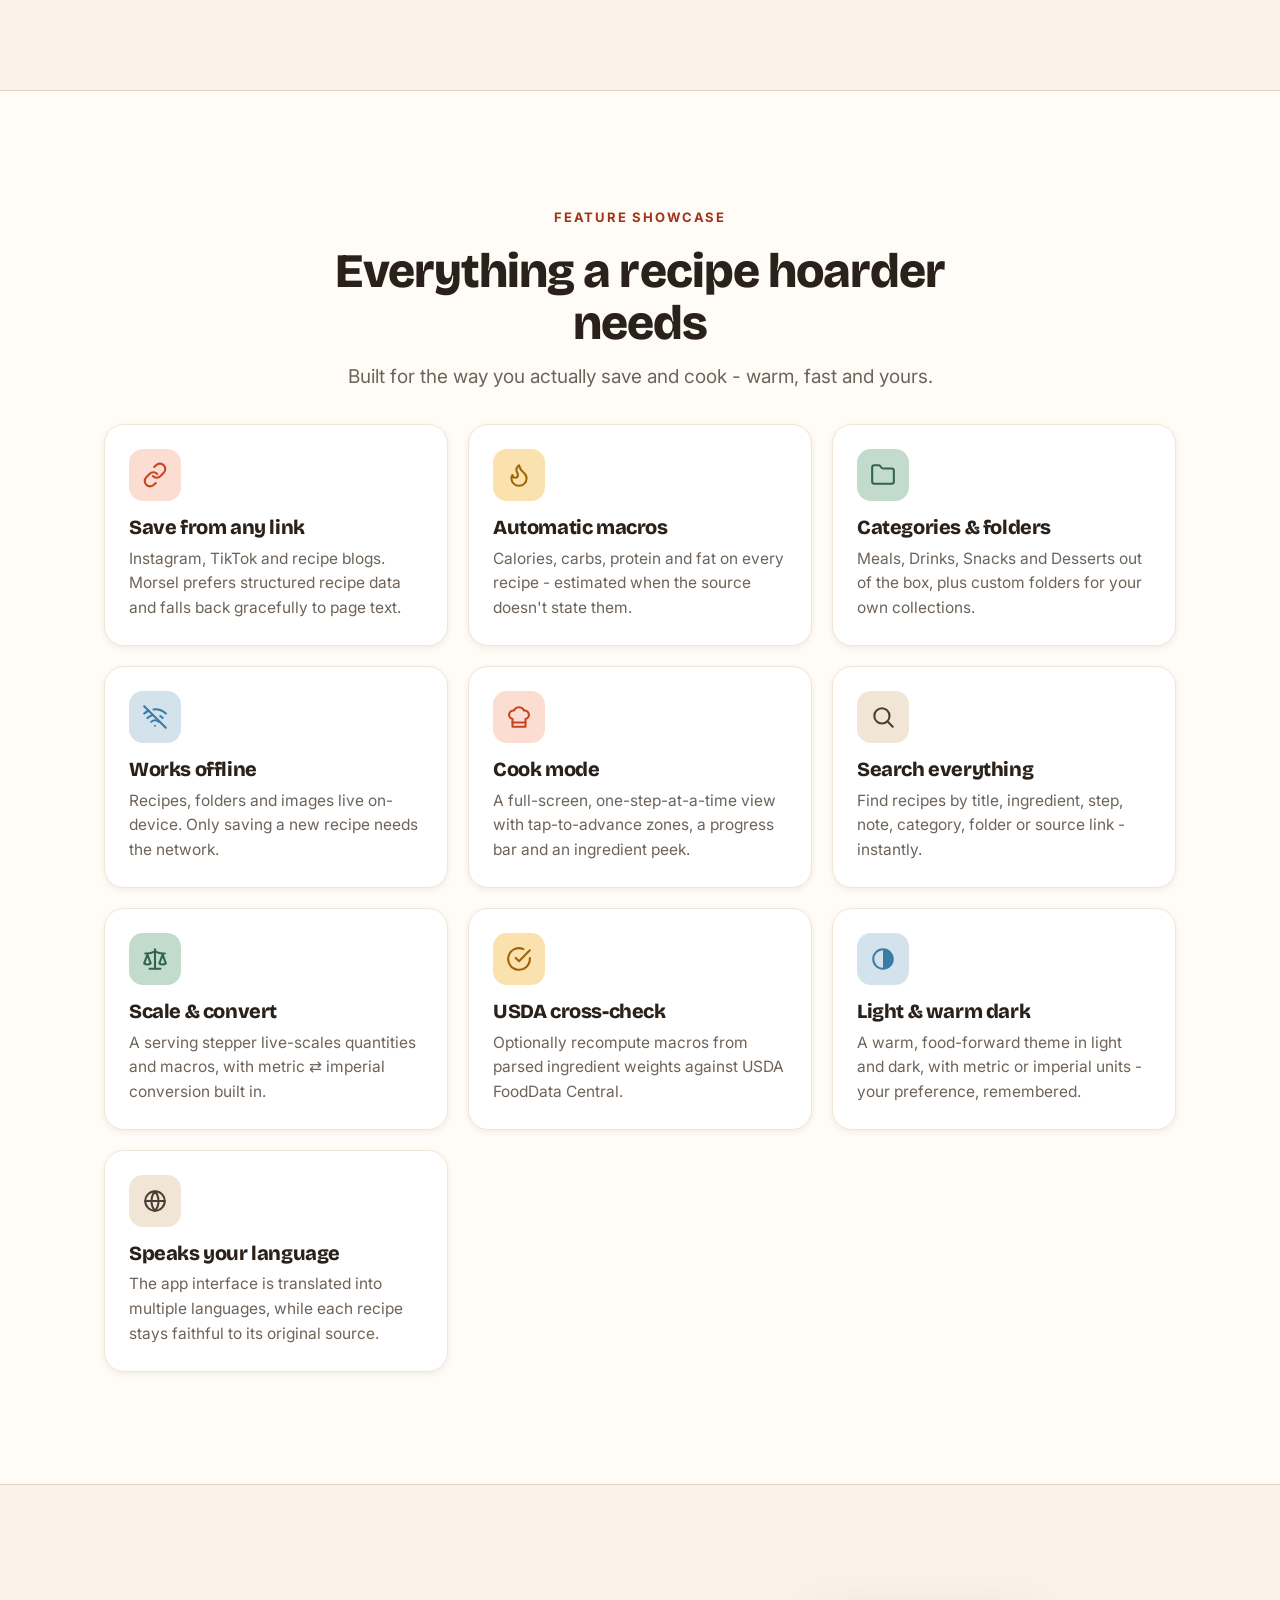
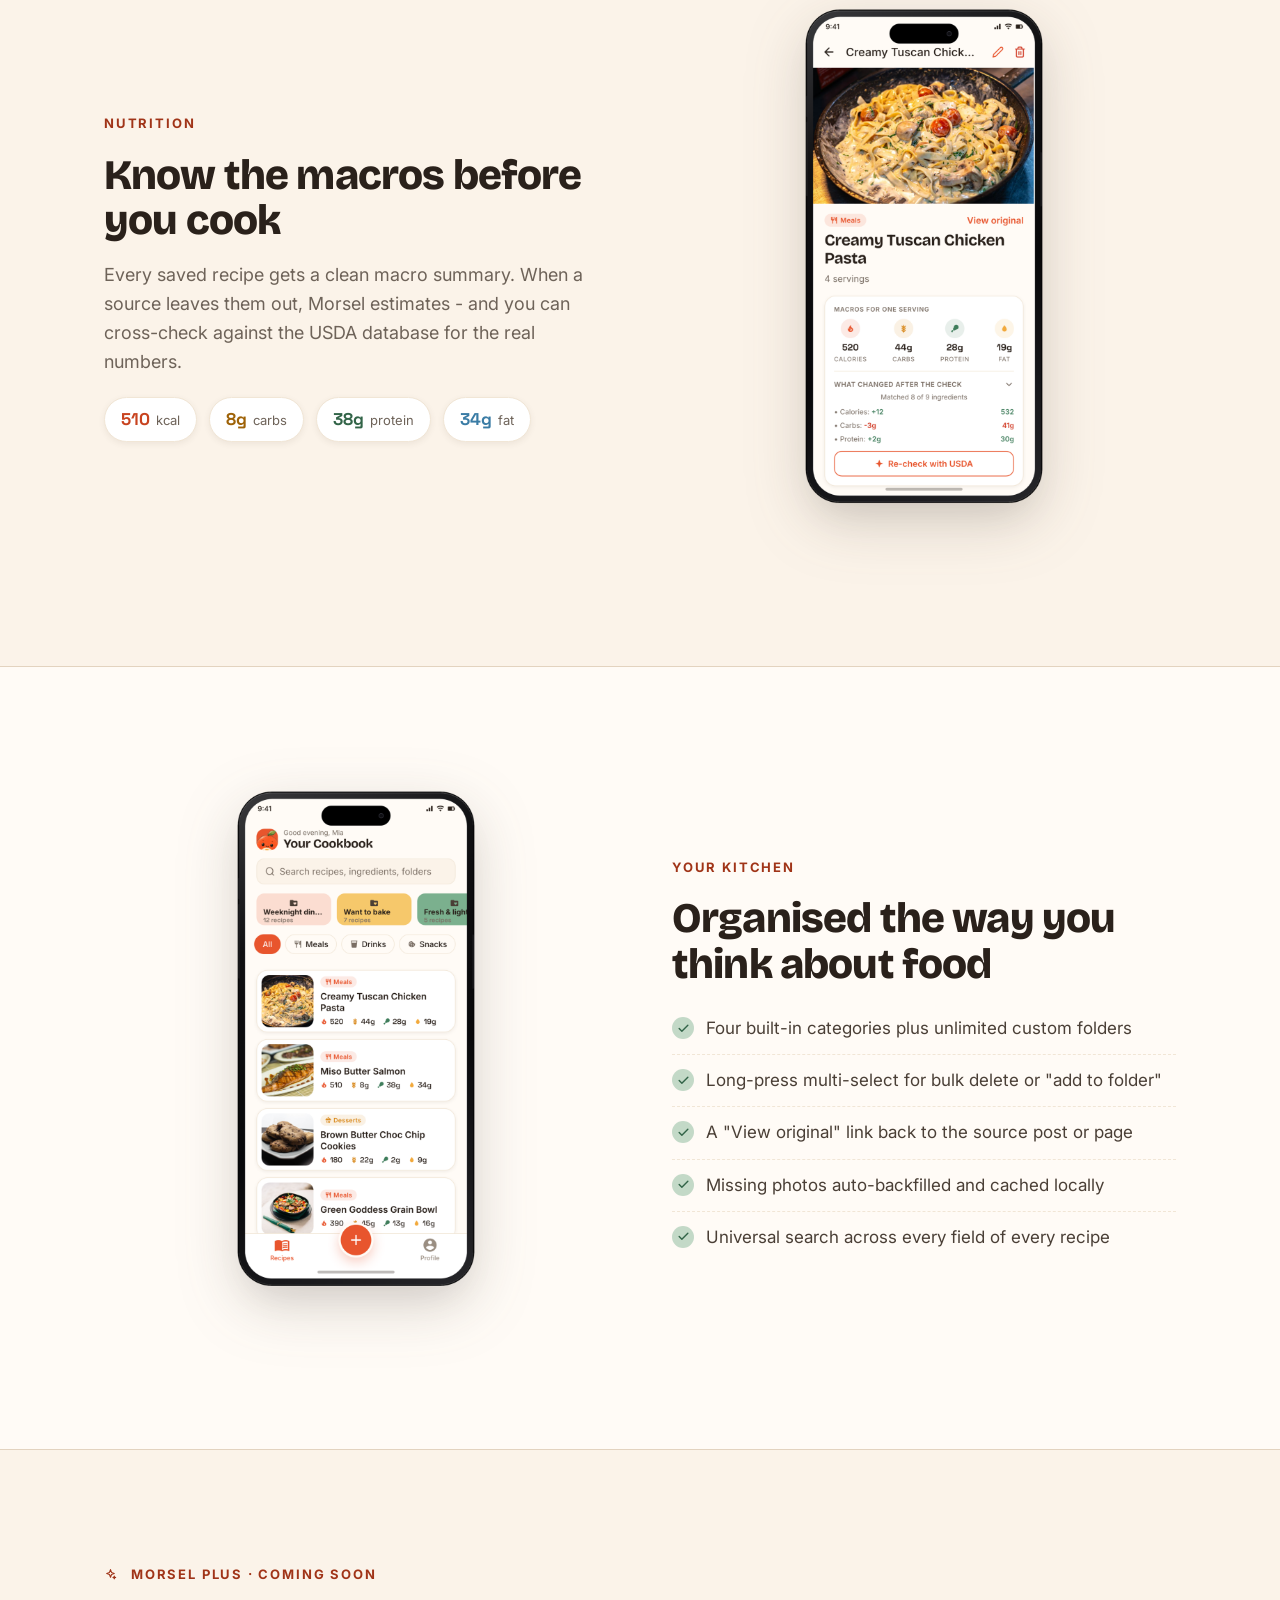
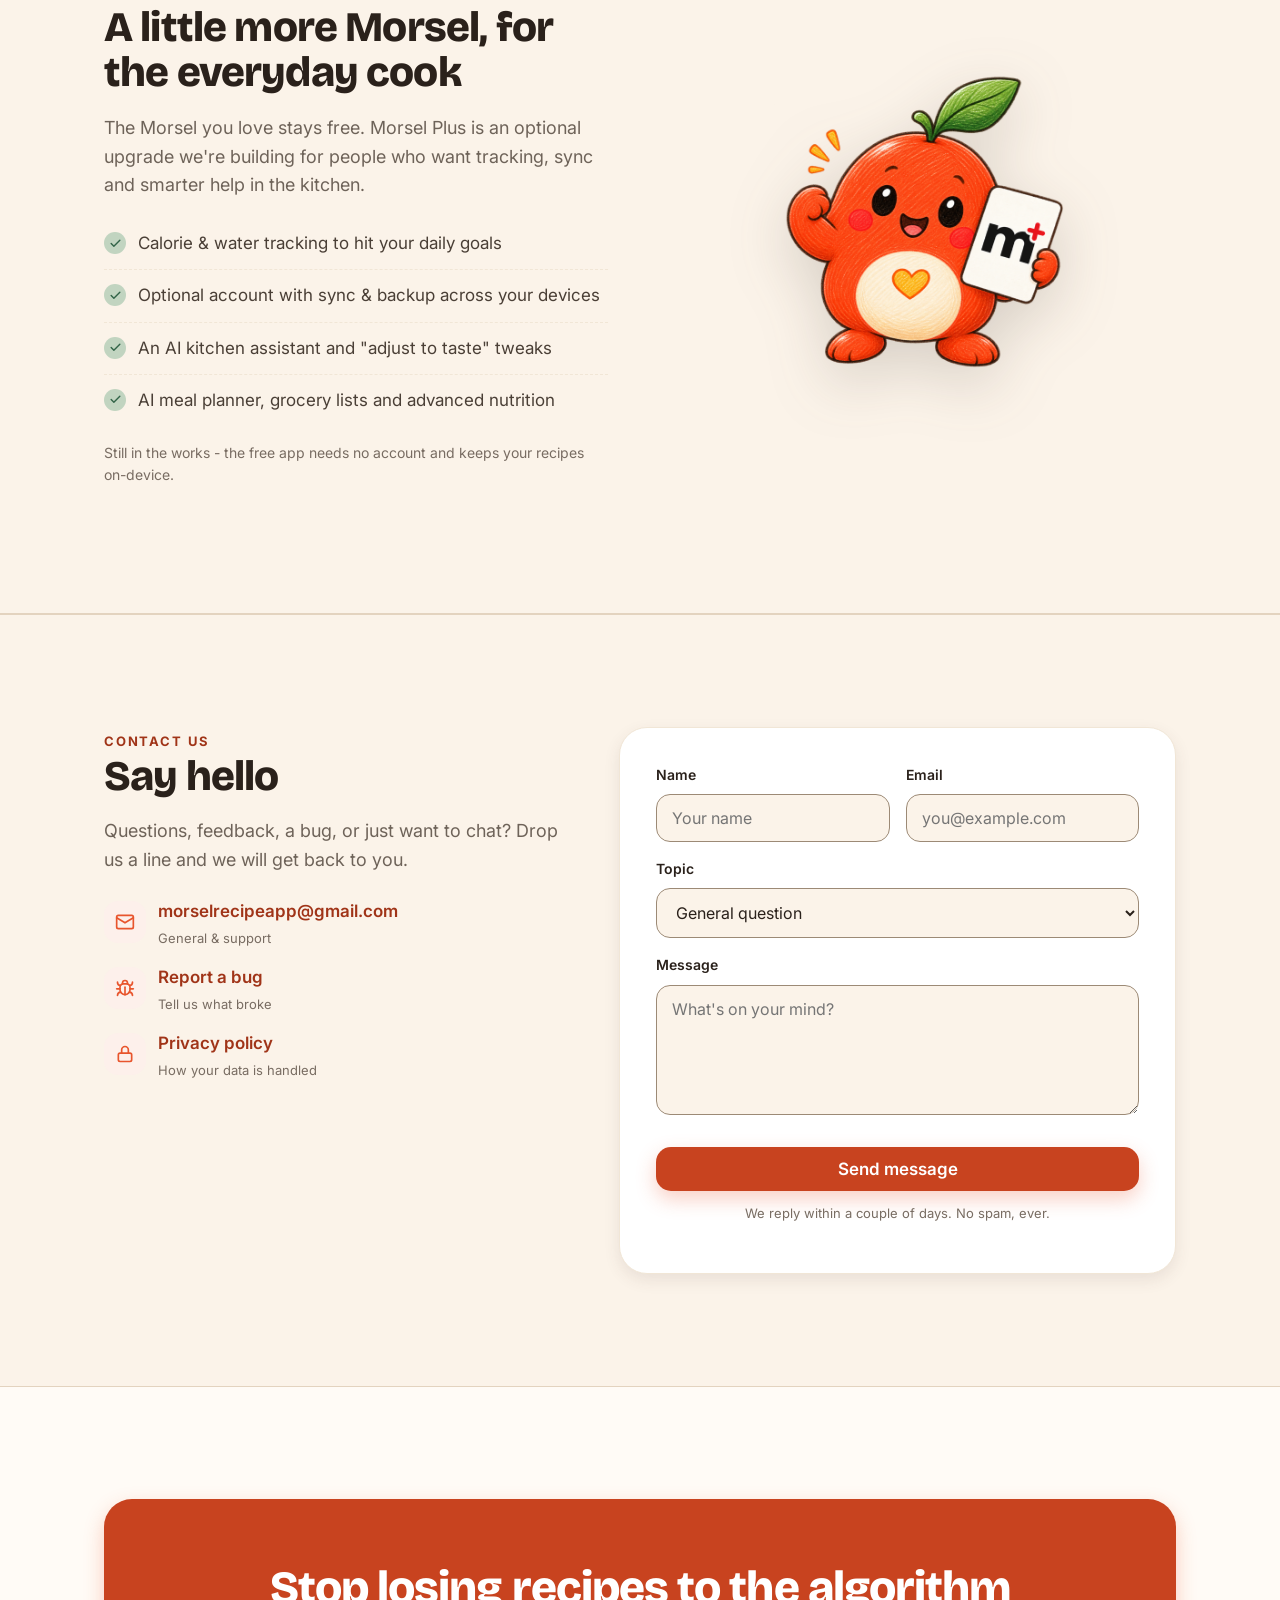
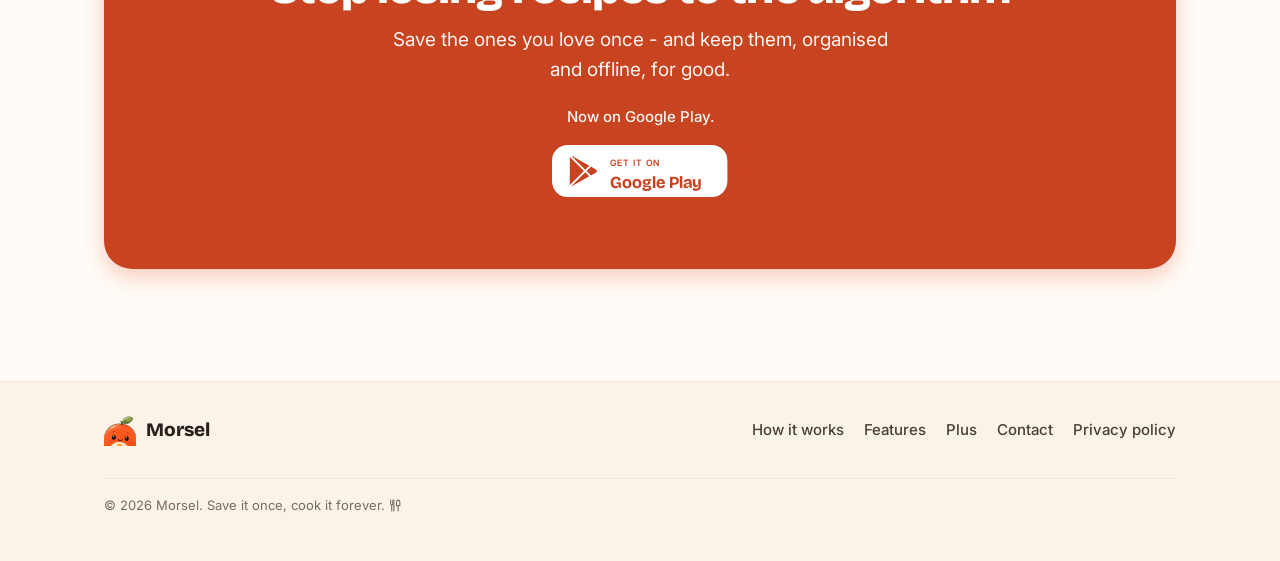
==== commit b7e4efdc: "Update Morsel branding assets and site imagery - Refresh logos, icons, mascot illustrations, and dev" ====
--- a/index.html
+++ b/index.html
@@ -5,16 +5,16 @@
   <meta name="viewport" content="width=device-width, initial-scale=1" />
   <title>Morsel - Save it once. Cook it forever.</title>
   <meta name="description" content="Paste a link from Instagram, TikTok or any recipe blog - Morsel pulls out the ingredients, steps and macros, and keeps every recipe on your phone for offline cooking." />
-  <meta name="theme-color" content="#E8552D" />
+  <meta name="theme-color" content="#E8562E" />
 
   <!-- Open Graph -->
   <meta property="og:title" content="Morsel - Save it once. Cook it forever." />
   <meta property="og:description" content="Save recipes from any link. Ingredients, steps and macros, extracted automatically and kept offline on your phone." />
   <meta property="og:type" content="website" />
-  <meta property="og:image" content="assets/img/icon.png" />
+  <meta property="og:image" content="assets/img/og-image.png" />
 
   <link rel="icon" href="assets/img/favicon.png" />
-  <link rel="apple-touch-icon" href="assets/img/icon.png" />
+  <link rel="apple-touch-icon" href="assets/img/apple-touch-icon.png" />
 
   <!-- Design-system fonts: Bricolage Grotesque (display), Inter (UI), Space Grotesk (numerals) -->
   <link rel="preconnect" href="https://fonts.googleapis.com" />
@@ -58,18 +58,21 @@
     <symbol id="i-check" viewBox="0 0 24 24"><polyline points="20 6 9 17 4 12"/></symbol>
     <symbol id="i-menu" viewBox="0 0 24 24"><path d="M4 7h16M4 12h16M4 17h16"/></symbol>
     <symbol id="i-close" viewBox="0 0 24 24"><path d="M6 6l12 12M18 6 6 18"/></symbol>
+    <symbol id="i-globe" viewBox="0 0 24 24"><circle cx="12" cy="12" r="9"/><path d="M3 12h18"/><path d="M12 3a14 14 0 0 1 0 18a14 14 0 0 1 0-18z"/></symbol>
+    <symbol id="i-sparkle" viewBox="0 0 24 24"><path d="M12 3l1.9 5.1L19 10l-5.1 1.9L12 17l-1.9-5.1L5 10l5.1-1.9L12 3z"/><path d="M19 15l.7 1.8L21.5 17.5 19.7 18.2 19 20l-.7-1.8L16.5 17.5l1.8-.7L19 15z"/></symbol>
   </svg>
 
   <!-- ===================== Header ===================== -->
   <header class="site-header">
     <div class="wrap nav">
       <a class="brand" href="#top">
-        <img src="assets/img/logo-mark.svg" alt="" />
+        <img src="assets/img/logo-mascot.png" alt="" />
         Morsel
       </a>
       <nav class="nav-links" aria-label="Primary">
         <a class="link" href="#how">How it works</a>
         <a class="link" href="#features">Features</a>
+        <a class="link" href="#plus">Plus</a>
         <a class="link" href="#contact">Contact</a>
         <a class="link" href="privacy.html">Privacy</a>
         <button class="theme-toggle" type="button" aria-label="Toggle theme"><svg class="i" aria-hidden="true" focusable="false"><use href="#i-moon"></use></svg></button>
@@ -81,6 +84,7 @@
       <nav class="wrap" aria-label="Menu">
         <a class="link" href="#how">How it works</a>
         <a class="link" href="#features">Features</a>
+        <a class="link" href="#plus">Plus</a>
         <a class="link" href="#contact">Contact</a>
         <a class="link" href="privacy.html">Privacy</a>
         <a class="btn btn-primary" href="https://play.google.com/store/apps/details?id=com.savr.myapp&amp;pcampaignid=web_share" target="_blank" rel="noopener">Get the app</a>
@@ -210,6 +214,11 @@
             <h3>Light &amp; warm dark</h3>
             <p>A warm, food-forward theme in light and dark, with metric or imperial units - your preference, remembered.</p>
           </article>
+          <article class="feature reveal">
+            <div class="ico sand"><svg class="i"><use href="#i-globe"></use></svg></div>
+            <h3>Speaks your language</h3>
+            <p>The app interface is translated into multiple languages, while each recipe stays faithful to its original source.</p>
+          </article>
         </div>
       </div>
     </section>
@@ -229,7 +238,7 @@
           </div>
         </div>
         <div class="media reveal">
-          <img src="assets/img/morsel-macros.png" alt="Morsel recipe list showing per-recipe macros" />
+          <img src="assets/img/morsel-macros.png" alt="A Morsel recipe screen showing the per-serving macro breakdown and a USDA cross-check" />
         </div>
       </div>
     </section>
@@ -250,6 +259,27 @@
             <li><span class="check"><svg class="i"><use href="#i-check"></use></svg></span> Missing photos auto-backfilled and cached locally</li>
             <li><span class="check"><svg class="i"><use href="#i-check"></use></svg></span> Universal search across every field of every recipe</li>
           </ul>
+        </div>
+      </div>
+    </section>
+
+    <!-- ===================== Morsel Plus (coming soon) ===================== -->
+    <section class="section tint" id="plus">
+      <div class="wrap spotlight-grid">
+        <div class="reveal">
+          <span class="eyebrow"><svg class="i" style="vertical-align:-3px;margin-right:6px"><use href="#i-sparkle"></use></svg>Morsel Plus · Coming soon</span>
+          <h2 style="font-size:clamp(28px,4vw,42px);margin:16px 0 12px;">A little more Morsel, for the everyday cook</h2>
+          <p style="color:var(--muted);font-size:18px;">The Morsel you love stays free. Morsel Plus is an optional upgrade we're building for people who want tracking, sync and smarter help in the kitchen.</p>
+          <ul class="feature-list">
+            <li><span class="check"><svg class="i"><use href="#i-check"></use></svg></span> Calorie &amp; water tracking to hit your daily goals</li>
+            <li><span class="check"><svg class="i"><use href="#i-check"></use></svg></span> Optional account with sync &amp; backup across your devices</li>
+            <li><span class="check"><svg class="i"><use href="#i-check"></use></svg></span> An AI kitchen assistant and "adjust to taste" tweaks</li>
+            <li><span class="check"><svg class="i"><use href="#i-check"></use></svg></span> AI meal planner, grocery lists and advanced nutrition</li>
+          </ul>
+          <p class="hero-note">Still in the works - the free app needs no account and keeps your recipes on-device.</p>
+        </div>
+        <div class="media reveal">
+          <img src="assets/img/morsel-plus.png" alt="The Morsel mascot presenting Morsel Plus" />
         </div>
       </div>
     </section>
@@ -352,12 +382,13 @@
   <footer class="site-footer">
     <div class="wrap footer-grid">
       <a class="footer-brand" href="#top">
-        <img src="assets/img/logo-mark.svg" alt="" />
+        <img src="assets/img/logo-mascot.png" alt="" />
         <span>Morsel</span>
       </a>
       <nav class="footer-links" aria-label="Footer">
         <a href="#how">How it works</a>
         <a href="#features">Features</a>
+        <a href="#plus">Plus</a>
         <a href="#contact">Contact</a>
         <a href="privacy.html">Privacy policy</a>
       </nav>
--- a/assets/css/styles.css
+++ b/assets/css/styles.css
@@ -339,7 +339,7 @@
   letter-spacing: -0.02em;
 }
 .brand:hover { color: var(--text); }
-.brand img { width: 34px; height: 34px; border-radius: 9px; box-shadow: var(--shadow-sm); }
+.brand img { width: 36px; height: 36px; object-fit: contain; }
 .nav-links { display: flex; align-items: center; gap: var(--s-2xl); }
 .nav-links a.link {
   color: var(--text-body);
@@ -788,7 +788,7 @@
   justify-content: space-between;
 }
 .footer-brand { display: flex; align-items: center; gap: 10px; }
-.footer-brand img { width: 30px; height: 30px; border-radius: 8px; }
+.footer-brand img { width: 32px; height: 32px; object-fit: contain; }
 .footer-brand span { font-family: var(--font-display); font-weight: 800; font-size: 19px; color: var(--text); }
 .footer-links { display: flex; flex-wrap: wrap; gap: var(--s-xl); }
 .footer-links a { color: var(--text-body); font-weight: 500; font-size: 15px; }
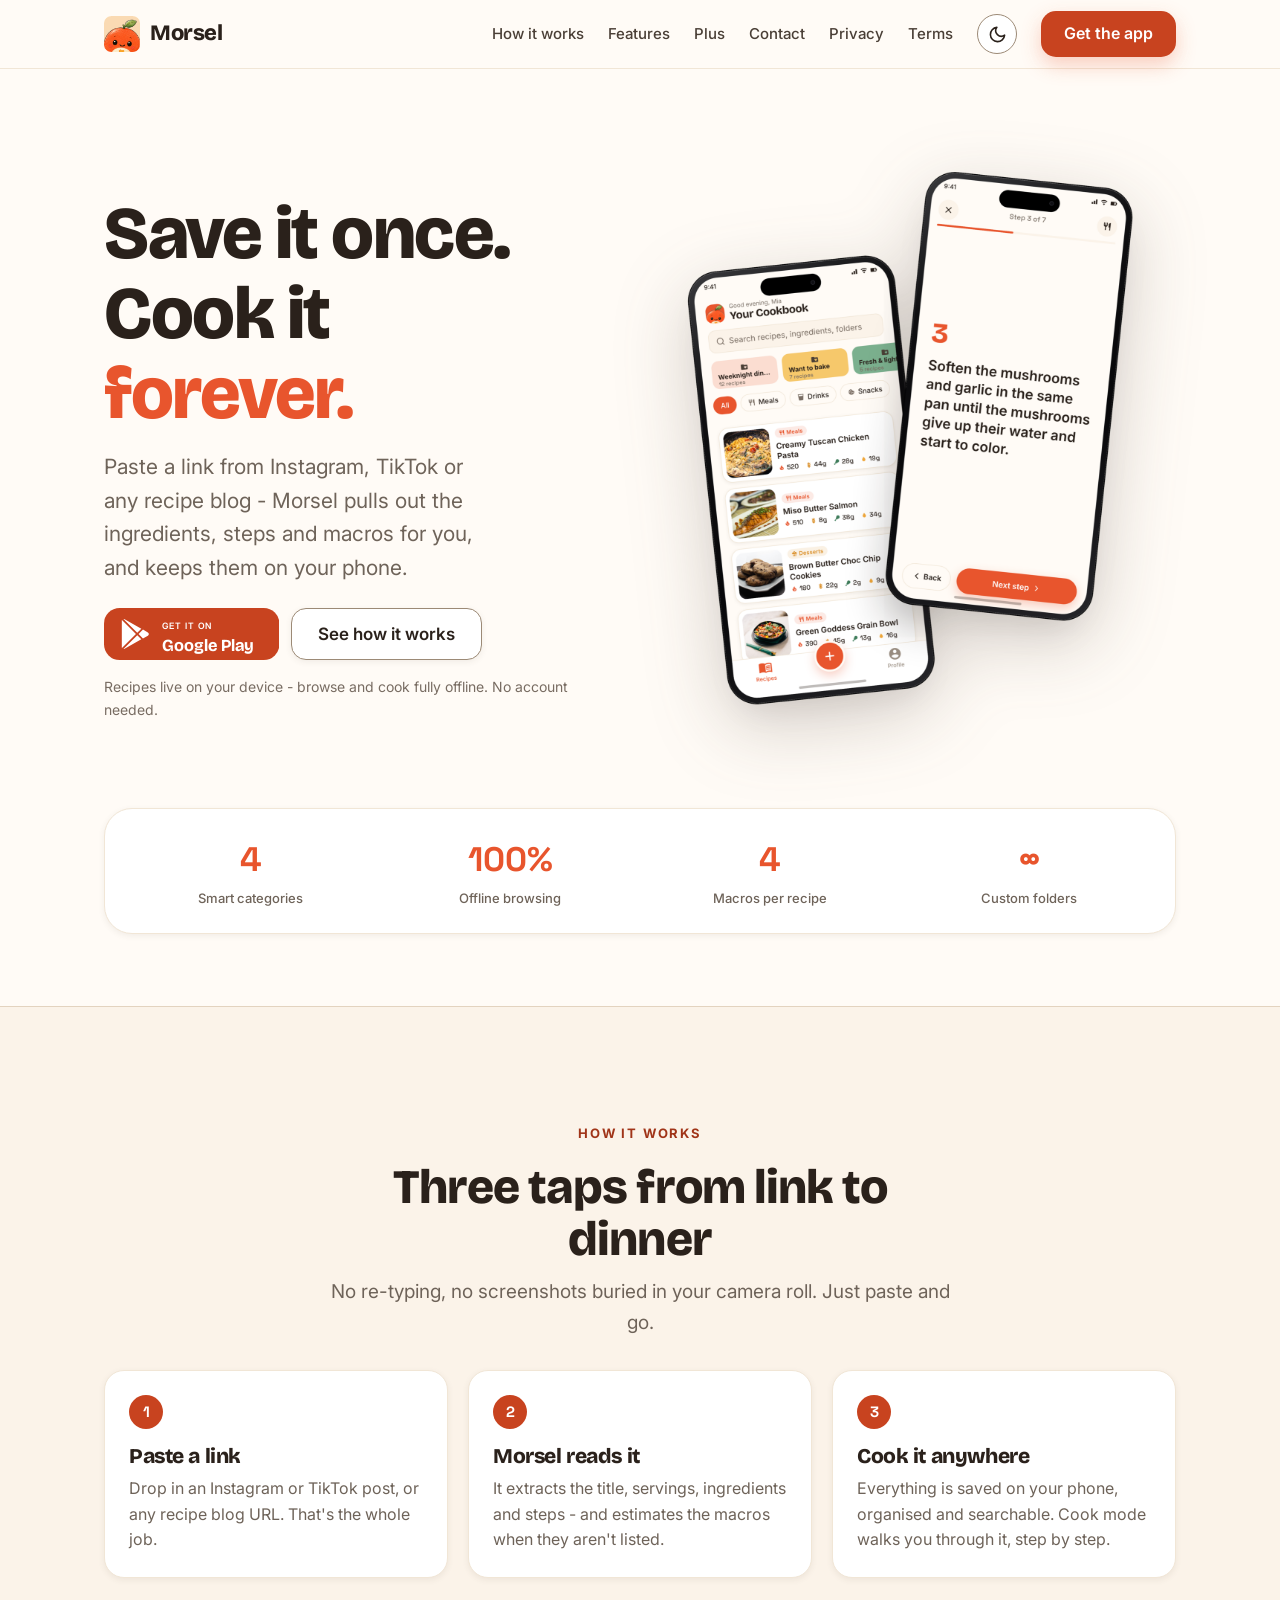
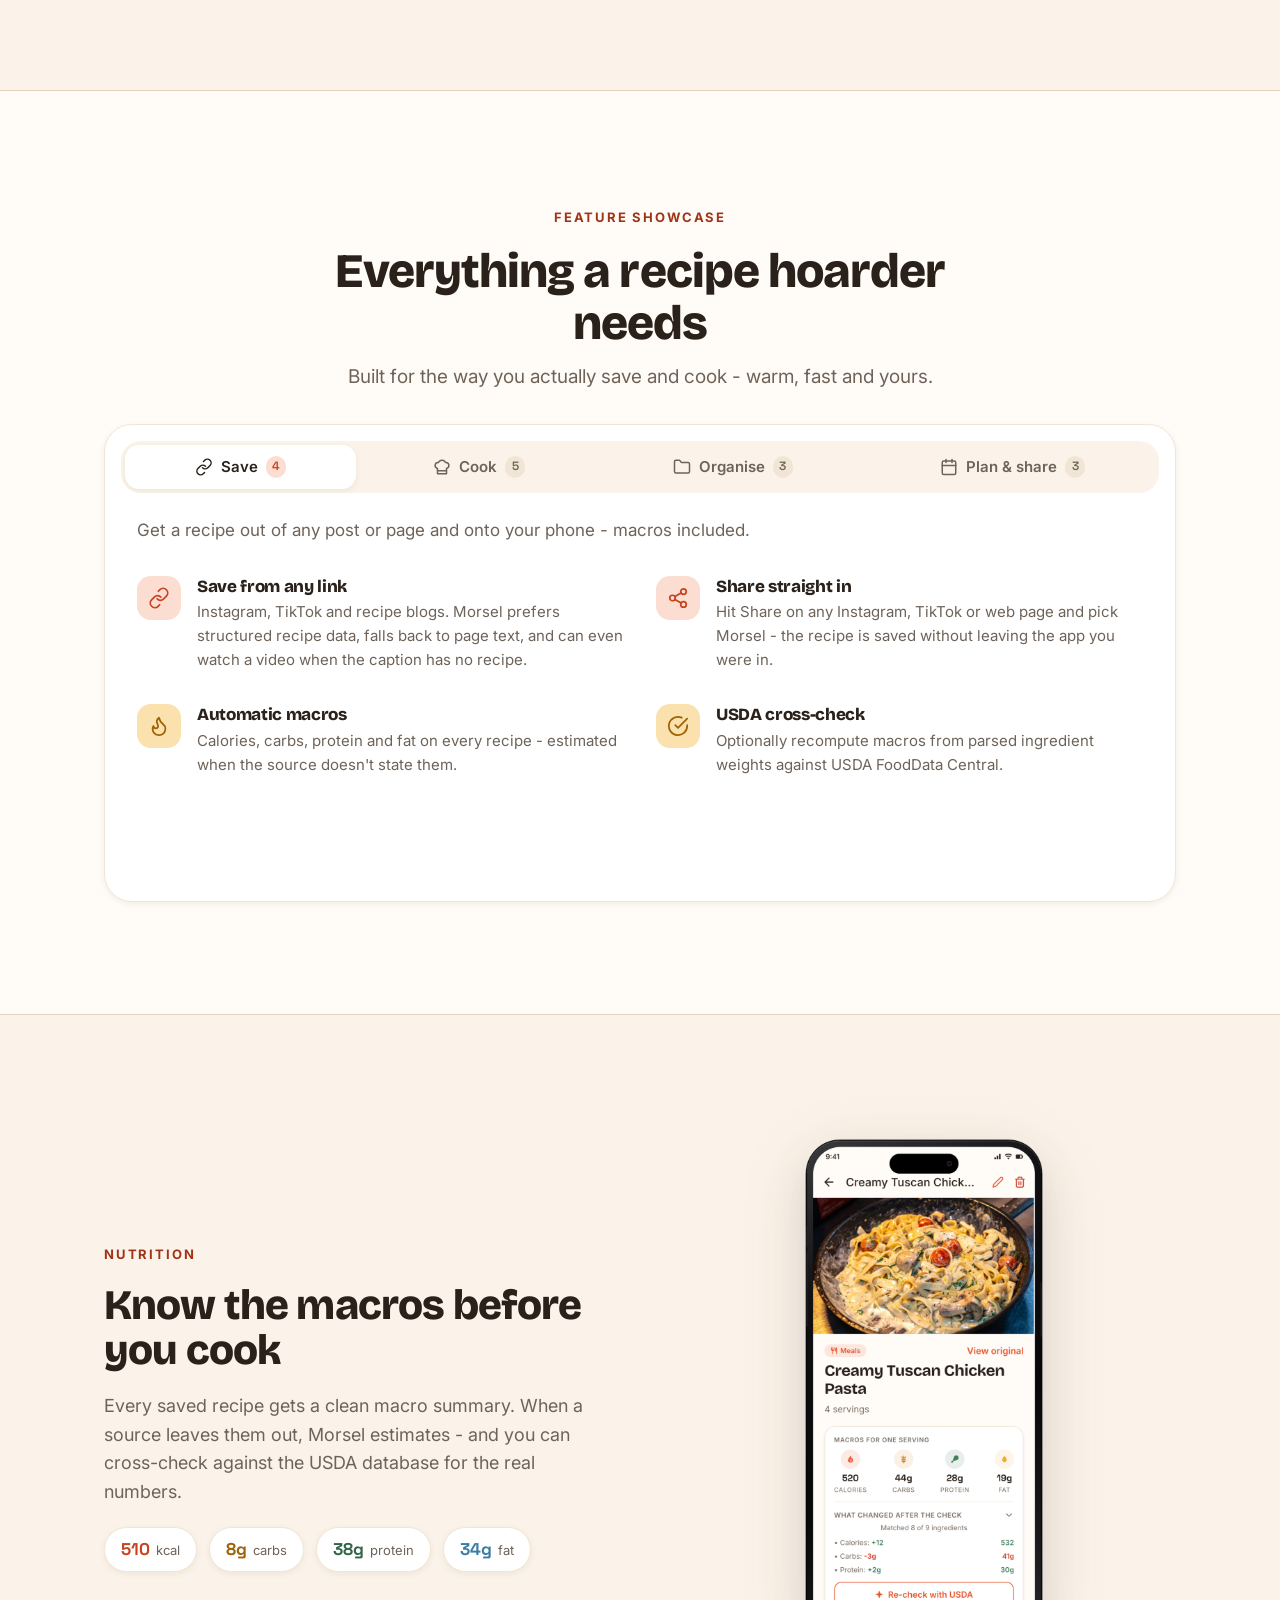
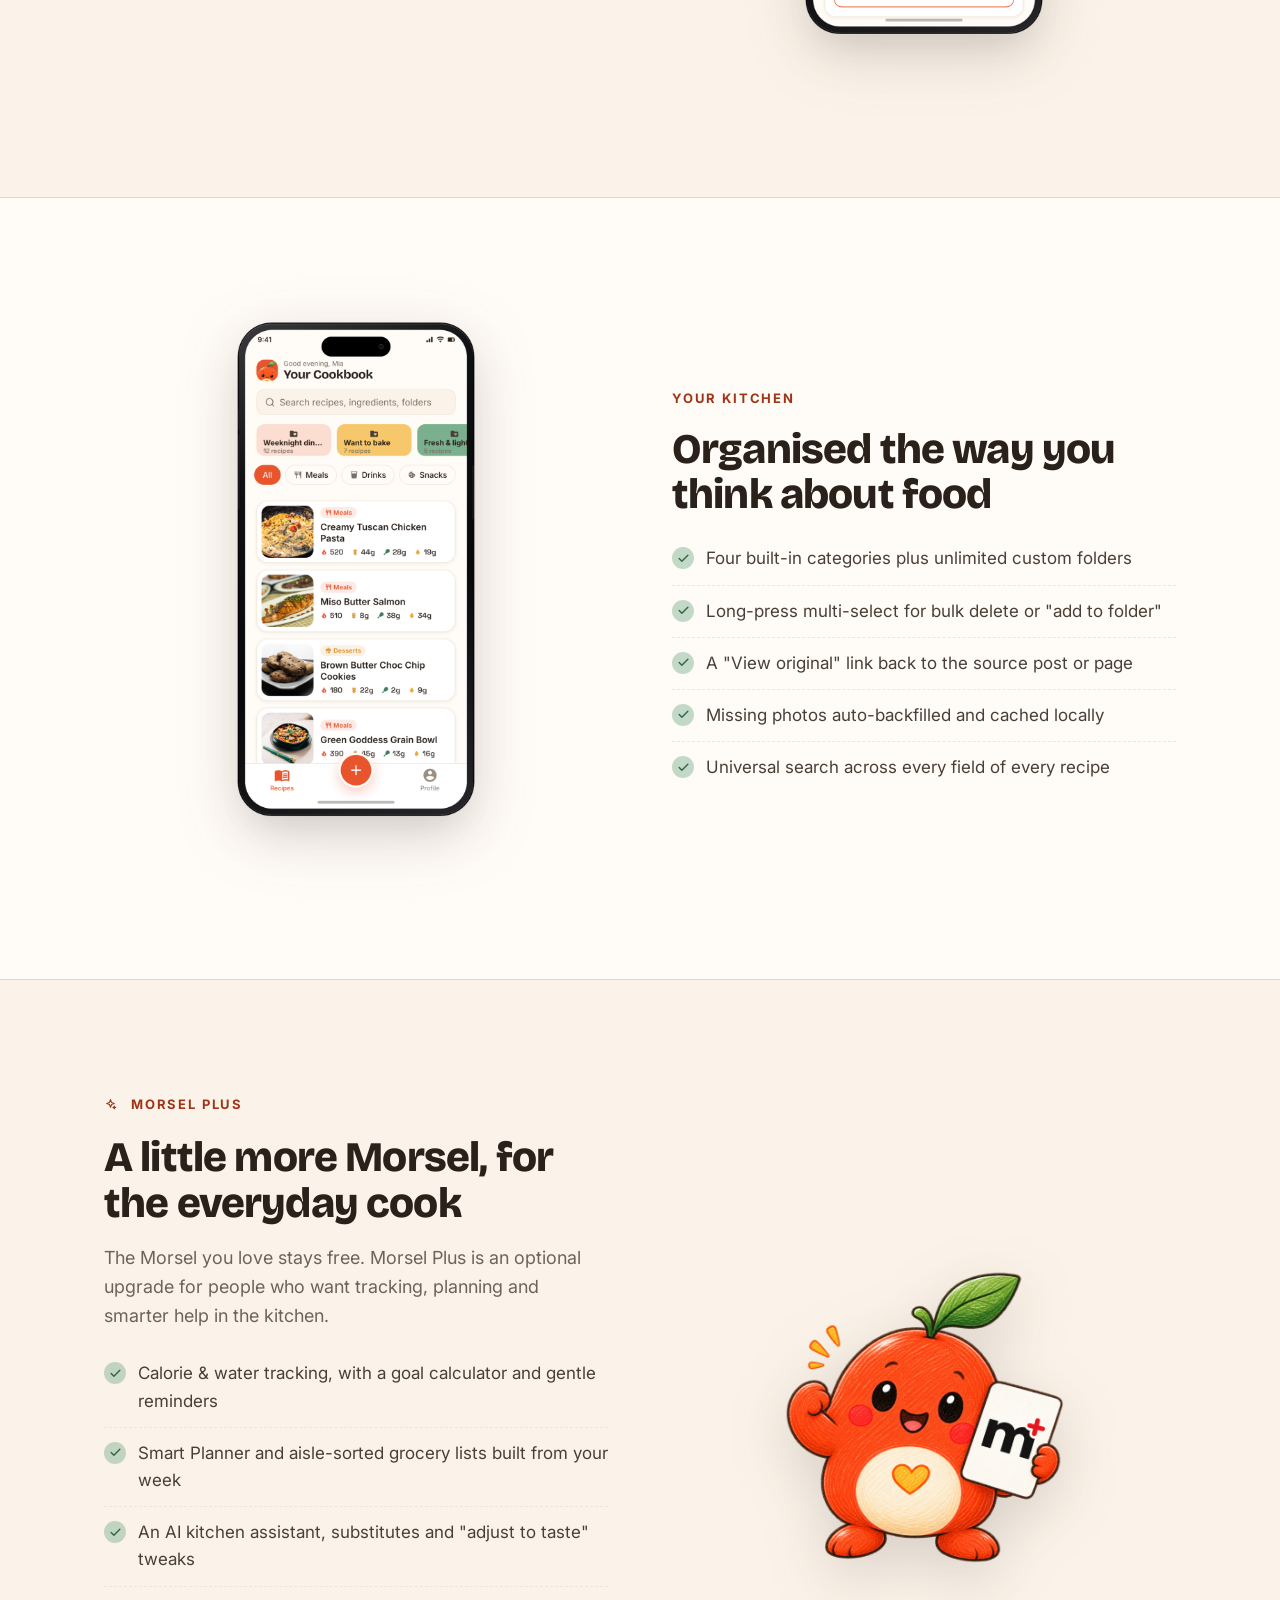
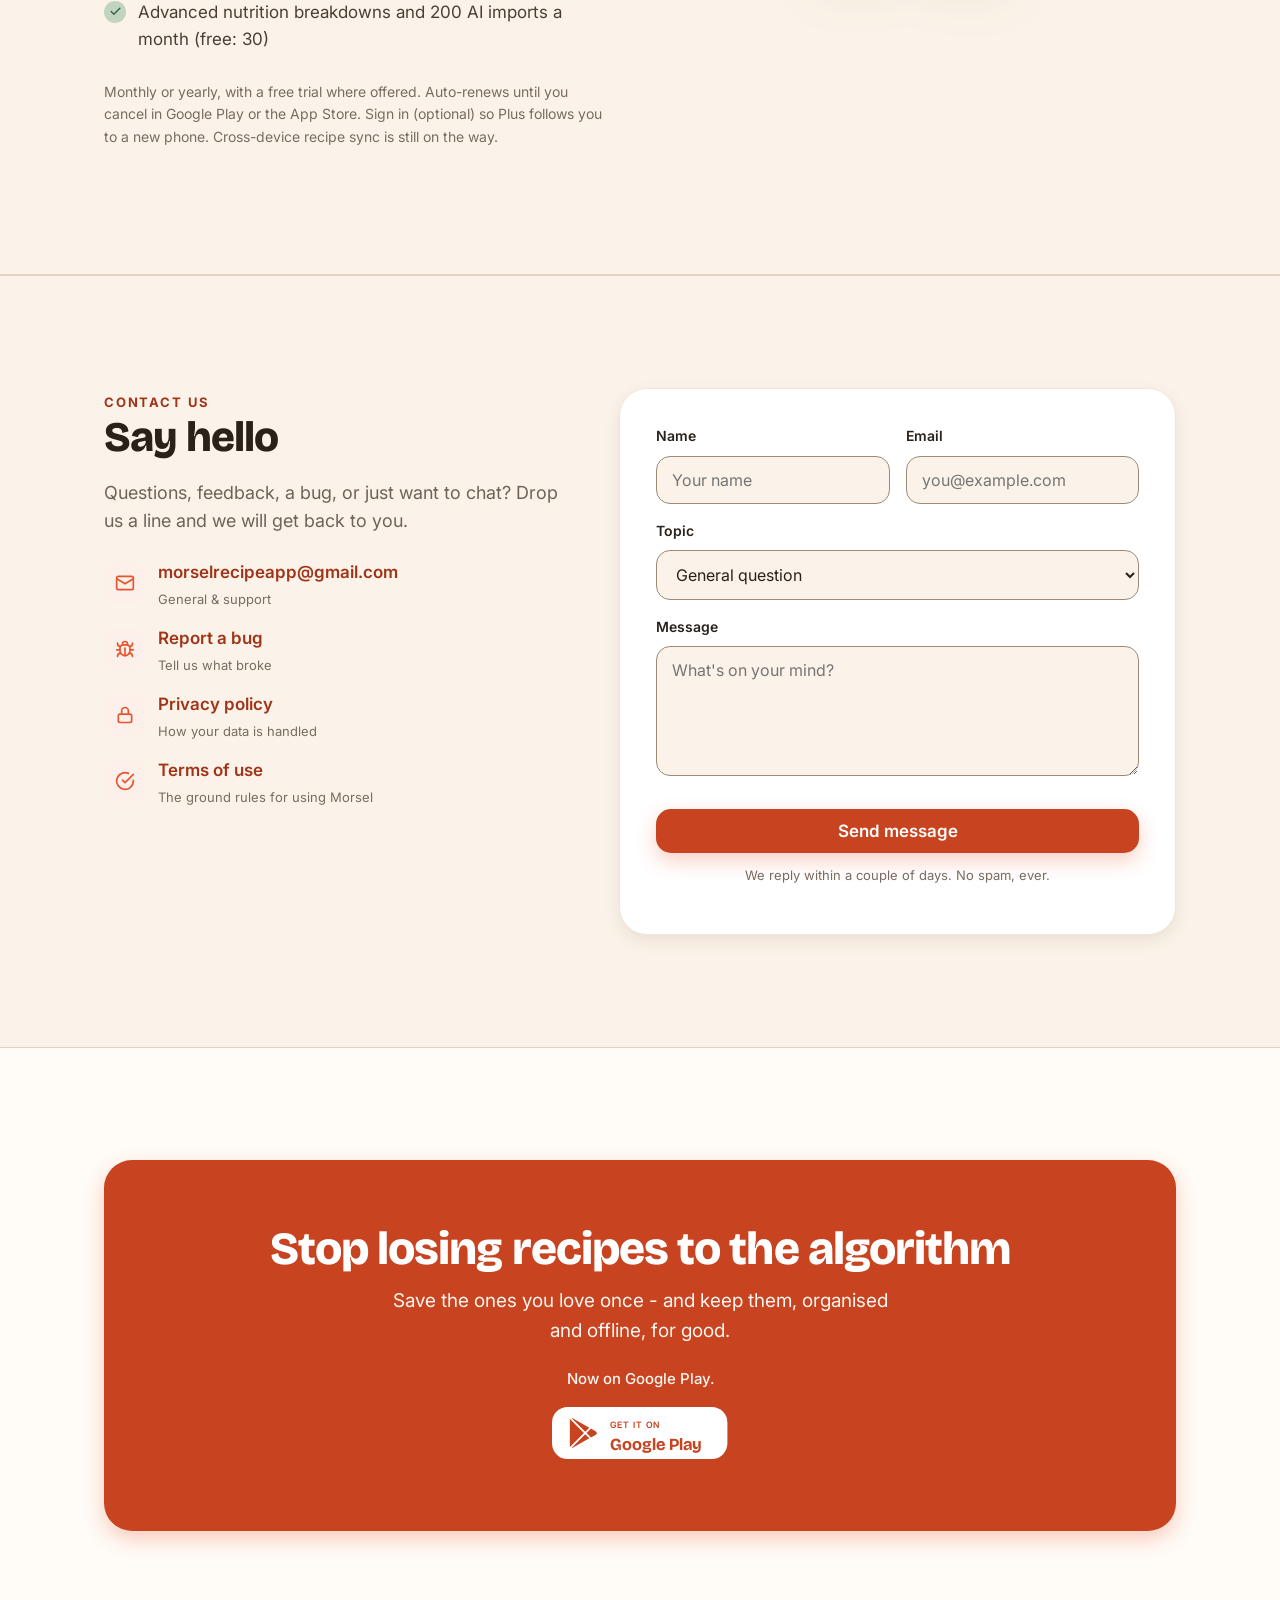
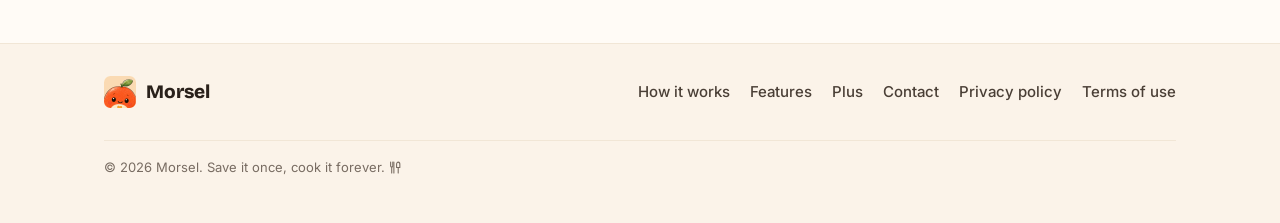
==== commit c4196346: "Add terms page and refactor features with tabs - Reorganize features into Save, Cook, Organise, Plan" ====
--- a/index.html
+++ b/index.html
@@ -4,7 +4,7 @@
   <meta charset="UTF-8" />
   <meta name="viewport" content="width=device-width, initial-scale=1" />
   <title>Morsel - Save it once. Cook it forever.</title>
-  <meta name="description" content="Paste a link from Instagram, TikTok or any recipe blog - Morsel pulls out the ingredients, steps and macros, and keeps every recipe on your phone for offline cooking." />
+  <meta name="description" content="Paste a link from Instagram, TikTok or any recipe blog - Morsel pulls out the ingredients, steps and macros, and keeps every recipe on your phone for offline cooking. Plan your week, build grocery lists and discover what other cooks are making." />
   <meta name="theme-color" content="#E8562E" />
 
   <!-- Open Graph -->
@@ -59,6 +59,11 @@
     <symbol id="i-menu" viewBox="0 0 24 24"><path d="M4 7h16M4 12h16M4 17h16"/></symbol>
     <symbol id="i-close" viewBox="0 0 24 24"><path d="M6 6l12 12M18 6 6 18"/></symbol>
     <symbol id="i-globe" viewBox="0 0 24 24"><circle cx="12" cy="12" r="9"/><path d="M3 12h18"/><path d="M12 3a14 14 0 0 1 0 18a14 14 0 0 1 0-18z"/></symbol>
+    <symbol id="i-calendar" viewBox="0 0 24 24"><rect x="3" y="4" width="18" height="18" rx="2"/><path d="M16 2v4M8 2v4M3 10h18"/></symbol>
+    <symbol id="i-cart" viewBox="0 0 24 24"><circle cx="8" cy="21" r="1"/><circle cx="19" cy="21" r="1"/><path d="M2.05 2.05h2l2.66 12.42a2 2 0 0 0 2 1.58h9.78a2 2 0 0 0 1.95-1.57l1.65-7.43H5.12"/></symbol>
+    <symbol id="i-users" viewBox="0 0 24 24"><path d="M16 21v-2a4 4 0 0 0-4-4H6a4 4 0 0 0-4 4v2"/><circle cx="9" cy="7" r="4"/><path d="M22 21v-2a4 4 0 0 0-3-3.87M16 3.13a4 4 0 0 1 0 7.75"/></symbol>
+    <symbol id="i-download" viewBox="0 0 24 24"><path d="M21 15v4a2 2 0 0 1-2 2H5a2 2 0 0 1-2-2v-4"/><polyline points="7 10 12 15 17 10"/><line x1="12" y1="15" x2="12" y2="3"/></symbol>
+    <symbol id="i-share" viewBox="0 0 24 24"><circle cx="18" cy="5" r="3"/><circle cx="6" cy="12" r="3"/><circle cx="18" cy="19" r="3"/><path d="M8.59 13.51l6.83 3.98M15.41 6.51l-6.82 3.98"/></symbol>
     <symbol id="i-sparkle" viewBox="0 0 24 24"><path d="M12 3l1.9 5.1L19 10l-5.1 1.9L12 17l-1.9-5.1L5 10l5.1-1.9L12 3z"/><path d="M19 15l.7 1.8L21.5 17.5 19.7 18.2 19 20l-.7-1.8L16.5 17.5l1.8-.7L19 15z"/></symbol>
   </svg>
 
@@ -75,6 +80,7 @@
         <a class="link" href="#plus">Plus</a>
         <a class="link" href="#contact">Contact</a>
         <a class="link" href="privacy.html">Privacy</a>
+        <a class="link" href="terms.html">Terms</a>
         <button class="theme-toggle" type="button" aria-label="Toggle theme"><svg class="i" aria-hidden="true" focusable="false"><use href="#i-moon"></use></svg></button>
         <a class="btn btn-primary" href="https://play.google.com/store/apps/details?id=com.savr.myapp&amp;pcampaignid=web_share" target="_blank" rel="noopener">Get the app</a>
         <button class="nav-toggle" type="button" aria-label="Open menu" aria-expanded="false" aria-controls="mobile-nav"><svg class="i" aria-hidden="true" focusable="false"><use href="#i-menu"></use></svg></button>
@@ -87,6 +93,7 @@
         <a class="link" href="#plus">Plus</a>
         <a class="link" href="#contact">Contact</a>
         <a class="link" href="privacy.html">Privacy</a>
+        <a class="link" href="terms.html">Terms</a>
         <a class="btn btn-primary" href="https://play.google.com/store/apps/details?id=com.savr.myapp&amp;pcampaignid=web_share" target="_blank" rel="noopener">Get the app</a>
       </nav>
     </div>
@@ -113,7 +120,7 @@
             </a>
             <a class="btn btn-ghost btn-lg" href="#how">See how it works</a>
           </div>
-          <p class="hero-note">Recipes live on your device - browse and cook fully offline.</p>
+          <p class="hero-note">Recipes live on your device - browse and cook fully offline. No account needed.</p>
         </div>
 
         <div class="phone-shell">
@@ -168,57 +175,122 @@
           <p>Built for the way you actually save and cook - warm, fast and yours.</p>
         </div>
 
-        <div class="features">
-          <article class="feature reveal">
-            <div class="ico paprika"><svg class="i"><use href="#i-link"></use></svg></div>
-            <h3>Save from any link</h3>
-            <p>Instagram, TikTok and recipe blogs. Morsel prefers structured recipe data and falls back gracefully to page text.</p>
-          </article>
-          <article class="feature reveal">
-            <div class="ico honey"><svg class="i"><use href="#i-flame"></use></svg></div>
-            <h3>Automatic macros</h3>
-            <p>Calories, carbs, protein and fat on every recipe - estimated when the source doesn't state them.</p>
-          </article>
-          <article class="feature reveal">
-            <div class="ico basil"><svg class="i"><use href="#i-folder"></use></svg></div>
-            <h3>Categories &amp; folders</h3>
-            <p>Meals, Drinks, Snacks and Desserts out of the box, plus custom folders for your own collections.</p>
-          </article>
-          <article class="feature reveal">
-            <div class="ico blueberry"><svg class="i"><use href="#i-offline"></use></svg></div>
-            <h3>Works offline</h3>
-            <p>Recipes, folders and images live on-device. Only saving a new recipe needs the network.</p>
-          </article>
-          <article class="feature reveal">
-            <div class="ico paprika"><svg class="i"><use href="#i-chef"></use></svg></div>
-            <h3>Cook mode</h3>
-            <p>A full-screen, one-step-at-a-time view with tap-to-advance zones, a progress bar and an ingredient peek.</p>
-          </article>
-          <article class="feature reveal">
-            <div class="ico sand"><svg class="i"><use href="#i-search"></use></svg></div>
-            <h3>Search everything</h3>
-            <p>Find recipes by title, ingredient, step, note, category, folder or source link - instantly.</p>
-          </article>
-          <article class="feature reveal">
-            <div class="ico basil"><svg class="i"><use href="#i-scale"></use></svg></div>
-            <h3>Scale &amp; convert</h3>
-            <p>A serving stepper live-scales quantities and macros, with metric ⇄ imperial conversion built in.</p>
-          </article>
-          <article class="feature reveal">
-            <div class="ico honey"><svg class="i"><use href="#i-check-circle"></use></svg></div>
-            <h3>USDA cross-check</h3>
-            <p>Optionally recompute macros from parsed ingredient weights against USDA FoodData Central.</p>
-          </article>
-          <article class="feature reveal">
-            <div class="ico blueberry"><svg class="i"><use href="#i-contrast"></use></svg></div>
-            <h3>Light &amp; warm dark</h3>
-            <p>A warm, food-forward theme in light and dark, with metric or imperial units - your preference, remembered.</p>
-          </article>
-          <article class="feature reveal">
-            <div class="ico sand"><svg class="i"><use href="#i-globe"></use></svg></div>
-            <h3>Speaks your language</h3>
-            <p>The app interface is translated into multiple languages, while each recipe stays faithful to its original source.</p>
-          </article>
+        <!-- Grouped into tabs so the list can keep growing without turning into a
+             wall of cards. Without JS every group is shown stacked, each with its
+             own heading; main.js turns the bar into real ARIA tabs. -->
+        <div class="feature-tabs reveal">
+          <div class="ftab-bar" role="tablist" aria-label="Feature groups">
+            <button class="ftab" role="tab" id="ftab-save" aria-controls="fpanel-save" aria-selected="true">
+              <svg class="i"><use href="#i-link"></use></svg> Save <span class="count">4</span>
+            </button>
+            <button class="ftab" role="tab" id="ftab-cook" aria-controls="fpanel-cook" aria-selected="false" tabindex="-1">
+              <svg class="i"><use href="#i-chef"></use></svg> Cook <span class="count">5</span>
+            </button>
+            <button class="ftab" role="tab" id="ftab-organise" aria-controls="fpanel-organise" aria-selected="false" tabindex="-1">
+              <svg class="i"><use href="#i-folder"></use></svg> Organise <span class="count">3</span>
+            </button>
+            <button class="ftab" role="tab" id="ftab-plan" aria-controls="fpanel-plan" aria-selected="false" tabindex="-1">
+              <svg class="i"><use href="#i-calendar"></use></svg> Plan &amp; share <span class="count">3</span>
+            </button>
+          </div>
+
+          <div class="fpanel-stack">
+            <div class="fpanel" role="tabpanel" id="fpanel-save" aria-labelledby="ftab-save">
+              <div class="fpanel-intro">
+                <h3>Save</h3>
+                <p>Get a recipe out of any post or page and onto your phone - macros included.</p>
+              </div>
+              <div class="frows">
+                <article class="frow">
+                  <div class="ico paprika"><svg class="i"><use href="#i-link"></use></svg></div>
+                  <div><h4>Save from any link</h4><p>Instagram, TikTok and recipe blogs. Morsel prefers structured recipe data, falls back to page text, and can even watch a video when the caption has no recipe.</p></div>
+                </article>
+                <article class="frow">
+                  <div class="ico paprika"><svg class="i"><use href="#i-share"></use></svg></div>
+                  <div><h4>Share straight in</h4><p>Hit Share on any Instagram, TikTok or web page and pick Morsel - the recipe is saved without leaving the app you were in.</p></div>
+                </article>
+                <article class="frow">
+                  <div class="ico honey"><svg class="i"><use href="#i-flame"></use></svg></div>
+                  <div><h4>Automatic macros</h4><p>Calories, carbs, protein and fat on every recipe - estimated when the source doesn't state them.</p></div>
+                </article>
+                <article class="frow">
+                  <div class="ico honey"><svg class="i"><use href="#i-check-circle"></use></svg></div>
+                  <div><h4>USDA cross-check</h4><p>Optionally recompute macros from parsed ingredient weights against USDA FoodData Central.</p></div>
+                </article>
+              </div>
+            </div>
+
+            <div class="fpanel" role="tabpanel" id="fpanel-cook" aria-labelledby="ftab-cook">
+              <div class="fpanel-intro">
+                <h3>Cook</h3>
+                <p>Everything you need at the stove, even with no signal.</p>
+              </div>
+              <div class="frows">
+                <article class="frow">
+                  <div class="ico paprika"><svg class="i"><use href="#i-chef"></use></svg></div>
+                  <div><h4>Cook mode</h4><p>A full-screen, one-step-at-a-time view with tap-to-advance zones, a progress bar and an ingredient peek.</p></div>
+                </article>
+                <article class="frow">
+                  <div class="ico basil"><svg class="i"><use href="#i-scale"></use></svg></div>
+                  <div><h4>Scale &amp; convert</h4><p>A serving stepper live-scales quantities and macros, with metric ⇄ imperial conversion built in.</p></div>
+                </article>
+                <article class="frow">
+                  <div class="ico blueberry"><svg class="i"><use href="#i-offline"></use></svg></div>
+                  <div><h4>Works offline</h4><p>Recipes, folders, meal plans and images live on-device. Only saving or discovering new recipes needs the network.</p></div>
+                </article>
+                <article class="frow">
+                  <div class="ico blueberry"><svg class="i"><use href="#i-contrast"></use></svg></div>
+                  <div><h4>Light &amp; warm dark</h4><p>A warm, food-forward theme in light and dark, with metric or imperial units - your preference, remembered.</p></div>
+                </article>
+                <article class="frow">
+                  <div class="ico sand"><svg class="i"><use href="#i-globe"></use></svg></div>
+                  <div><h4>Speaks your language</h4><p>The app interface is available in English and Español, while each recipe stays faithful to its original source.</p></div>
+                </article>
+              </div>
+            </div>
+
+            <div class="fpanel" role="tabpanel" id="fpanel-organise" aria-labelledby="ftab-organise">
+              <div class="fpanel-intro">
+                <h3>Organise</h3>
+                <p>A cookbook that stays tidy, findable and safe.</p>
+              </div>
+              <div class="frows">
+                <article class="frow">
+                  <div class="ico basil"><svg class="i"><use href="#i-folder"></use></svg></div>
+                  <div><h4>Categories &amp; folders</h4><p>Meals, Drinks, Snacks and Desserts out of the box, plus custom folders for your own collections.</p></div>
+                </article>
+                <article class="frow">
+                  <div class="ico sand"><svg class="i"><use href="#i-search"></use></svg></div>
+                  <div><h4>Search everything</h4><p>Find recipes by title, ingredient, step, note, category, folder or source link - instantly.</p></div>
+                </article>
+                <article class="frow">
+                  <div class="ico sand"><svg class="i"><use href="#i-download"></use></svg></div>
+                  <div><h4>Backup &amp; restore</h4><p>Your cookbook is mirrored automatically, and you can export one backup file to Files or Drive and import it on a new phone.</p></div>
+                </article>
+              </div>
+            </div>
+
+            <div class="fpanel" role="tabpanel" id="fpanel-plan" aria-labelledby="ftab-plan">
+              <div class="fpanel-intro">
+                <h3>Plan &amp; share</h3>
+                <p>Plan the week, shop once, and see what other cooks are making.</p>
+              </div>
+              <div class="frows">
+                <article class="frow">
+                  <div class="ico honey"><svg class="i"><use href="#i-calendar"></use></svg></div>
+                  <div><h4>Smart Planner <span class="plus-tag">Plus</span></h4><p>A week of meals planned around your daily calorie goal, drawing on your cookbook first.</p></div>
+                </article>
+                <article class="frow">
+                  <div class="ico blueberry"><svg class="i"><use href="#i-cart"></use></svg></div>
+                  <div><h4>Grocery lists <span class="plus-tag">Plus</span></h4><p>One tidy, aisle-sorted list from your meal plan, with shopping-trip and weekly reminders. Export to Reminders on iPhone.</p></div>
+                </article>
+                <article class="frow">
+                  <div class="ico basil"><svg class="i"><use href="#i-users"></use></svg></div>
+                  <div><h4>Discover &amp; community</h4><p>Search recipes other cooks have saved or shared, remix them, and suggest improvements. Vote on ideas for Morsel's next features.</p></div>
+                </article>
+              </div>
+            </div>
+          </div>
         </div>
       </div>
     </section>
@@ -263,20 +335,20 @@
       </div>
     </section>
 
-    <!-- ===================== Morsel Plus (coming soon) ===================== -->
+    <!-- ===================== Morsel Plus ===================== -->
     <section class="section tint" id="plus">
       <div class="wrap spotlight-grid">
         <div class="reveal">
-          <span class="eyebrow"><svg class="i" style="vertical-align:-3px;margin-right:6px"><use href="#i-sparkle"></use></svg>Morsel Plus · Coming soon</span>
+          <span class="eyebrow"><svg class="i" style="vertical-align:-3px;margin-right:6px"><use href="#i-sparkle"></use></svg>Morsel Plus</span>
           <h2 style="font-size:clamp(28px,4vw,42px);margin:16px 0 12px;">A little more Morsel, for the everyday cook</h2>
-          <p style="color:var(--muted);font-size:18px;">The Morsel you love stays free. Morsel Plus is an optional upgrade we're building for people who want tracking, sync and smarter help in the kitchen.</p>
+          <p style="color:var(--muted);font-size:18px;">The Morsel you love stays free. Morsel Plus is an optional upgrade for people who want tracking, planning and smarter help in the kitchen.</p>
           <ul class="feature-list">
-            <li><span class="check"><svg class="i"><use href="#i-check"></use></svg></span> Calorie &amp; water tracking to hit your daily goals</li>
-            <li><span class="check"><svg class="i"><use href="#i-check"></use></svg></span> Optional account with sync &amp; backup across your devices</li>
-            <li><span class="check"><svg class="i"><use href="#i-check"></use></svg></span> An AI kitchen assistant and "adjust to taste" tweaks</li>
-            <li><span class="check"><svg class="i"><use href="#i-check"></use></svg></span> AI meal planner, grocery lists and advanced nutrition</li>
+            <li><span class="check"><svg class="i"><use href="#i-check"></use></svg></span> Calorie &amp; water tracking, with a goal calculator and gentle reminders</li>
+            <li><span class="check"><svg class="i"><use href="#i-check"></use></svg></span> Smart Planner and aisle-sorted grocery lists built from your week</li>
+            <li><span class="check"><svg class="i"><use href="#i-check"></use></svg></span> An AI kitchen assistant, substitutes and "adjust to taste" tweaks</li>
+            <li><span class="check"><svg class="i"><use href="#i-check"></use></svg></span> Advanced nutrition breakdowns and 200 AI imports a month (free: 30)</li>
           </ul>
-          <p class="hero-note">Still in the works - the free app needs no account and keeps your recipes on-device.</p>
+          <p class="hero-note">Monthly or yearly, with a free trial where offered. Auto-renews until you cancel in Google Play or the App Store. Sign in (optional) so Plus follows you to a new phone. Cross-device recipe sync is still on the way.</p>
         </div>
         <div class="media reveal">
           <img src="assets/img/morsel-plus.png" alt="The Morsel mascot presenting Morsel Plus" />
@@ -304,6 +376,10 @@
               <span class="ci"><svg class="i"><use href="#i-lock"></use></svg></span>
               <span><a href="privacy.html">Privacy policy</a><small>How your data is handled</small></span>
             </li>
+            <li>
+              <span class="ci"><svg class="i"><use href="#i-check-circle"></use></svg></span>
+              <span><a href="terms.html">Terms of use</a><small>The ground rules for using Morsel</small></span>
+            </li>
           </ul>
         </div>
 
@@ -391,6 +467,7 @@
         <a href="#plus">Plus</a>
         <a href="#contact">Contact</a>
         <a href="privacy.html">Privacy policy</a>
+        <a href="terms.html">Terms of use</a>
       </nav>
       <p class="footer-legal">© <span id="year">2026</span> Morsel. Save it once, cook it forever. <svg class="i"><use href="#i-utensils"></use></svg></p>
     </div>
--- a/assets/css/styles.css
+++ b/assets/css/styles.css
@@ -549,33 +549,114 @@
 /* Features showcase                                                         */
 /* ========================================================================= */
 
-.features {
-  display: grid;
-  grid-template-columns: repeat(3, 1fr);
-  gap: var(--s-xl);
-}
-.feature {
+/* Feature explorer - grouped tabs (see the note in index.html) */
+.feature-tabs {
   background: var(--card);
   border: 1px solid var(--border);
+  border-radius: var(--r-xl);
+  box-shadow: var(--shadow-sm);
+  padding: var(--s-lg);
+}
+.ftab-bar { display: none; }
+.is-tabbed .ftab-bar {
+  display: flex;
+  gap: var(--s-sm);
+  padding: var(--s-xs);
+  background: var(--surface-sunken);
   border-radius: var(--r-lg);
-  padding: var(--s-2xl);
+  overflow-x: auto;
+  scrollbar-width: none;
+}
+.ftab-bar::-webkit-scrollbar { display: none; }
+.ftab {
+  flex: 1 0 auto;
+  display: inline-flex; align-items: center; justify-content: center; gap: var(--s-sm);
+  padding: 10px 16px;
+  border: 0;
+  border-radius: var(--r-md);
+  background: transparent;
+  color: var(--muted);
+  font: inherit; font-weight: 600; font-size: 15px;
+  white-space: nowrap;
+  cursor: pointer;
+  transition: background 0.18s ease, color 0.18s ease, box-shadow 0.18s ease;
+}
+.ftab .i { width: 18px; height: 18px; }
+.ftab:hover { color: var(--text); }
+.ftab:focus-visible { outline: 2px solid var(--brand); outline-offset: 2px; }
+.ftab[aria-selected='true'] {
+  background: var(--card);
+  color: var(--text);
   box-shadow: var(--shadow-sm);
-  transition: transform 0.18s ease, box-shadow 0.18s ease, border-color 0.18s ease;
-}
-.feature:hover {
-  transform: translateY(-4px);
-  box-shadow: var(--shadow-md);
-  border-color: var(--border-strong);
-}
-.feature .ico {
-  width: 52px; height: 52px;
+}
+.ftab .count {
+  font-family: var(--font-numeric);
+  font-size: 12px;
+  min-width: 20px;
+  padding: 1px 6px;
+  border-radius: var(--r-pill);
+  background: var(--border);
+  color: var(--muted);
+}
+.ftab[aria-selected='true'] .count { background: var(--accent-paprika-tint); color: var(--accent-paprika-fg); }
+
+.fpanel { padding: var(--s-2xl) var(--s-lg) var(--s-lg); }
+.fpanel + .fpanel { border-top: 1px dashed var(--border); }
+.is-tabbed .fpanel + .fpanel { border-top: 0; }
+/* Every panel shares one grid cell, so the box is always as tall as the
+   longest group and switching tabs never shifts the page below. */
+.is-tabbed .fpanel-stack { display: grid; }
+.is-tabbed .fpanel { grid-area: 1 / 1; }
+.is-tabbed .fpanel[hidden] { display: block; visibility: hidden; animation: none; }
+.is-tabbed .fpanel { animation: fpanel-in 0.22s ease; }
+@keyframes fpanel-in { from { opacity: 0; transform: translateY(6px); } to { opacity: 1; transform: none; } }
+
+.fpanel-intro { margin-bottom: var(--s-xl); }
+.fpanel-intro h3 { font-size: 22px; margin-bottom: var(--s-xs); }
+.fpanel-intro p { margin: 0; color: var(--muted); }
+/* The selected tab already names the group, so the heading is kept for
+   screen readers only. */
+.is-tabbed .fpanel-intro h3 {
+  position: absolute; width: 1px; height: 1px; overflow: hidden;
+  clip: rect(0 0 0 0); white-space: nowrap;
+}
+
+.frows {
+  display: grid;
+  grid-template-columns: repeat(2, 1fr);
+  gap: var(--s-sm) var(--s-3xl);
+}
+.frow {
+  display: flex; gap: var(--s-lg); align-items: flex-start;
+  padding: var(--s-md);
+  margin-inline: calc(-1 * var(--s-md));
+  border-radius: var(--r-md);
+  transition: background 0.18s ease;
+}
+.frow:hover { background: var(--surface-sunken); }
+.frow .ico {
+  flex: none;
+  width: 44px; height: 44px;
   border-radius: var(--r-md);
   display: grid; place-items: center;
-  margin-bottom: var(--s-lg);
-}
-.feature .ico .i { width: 26px; height: 26px; stroke-width: 1.9; }
-.feature h3 { font-size: 20px; margin-bottom: var(--s-sm); }
-.feature p { margin: 0; color: var(--muted); font-size: 15.5px; }
+}
+.frow .ico .i { width: 22px; height: 22px; stroke-width: 1.9; }
+.frow h4 { font-size: 17px; margin: 2px 0 var(--s-xs); }
+.frow p { margin: 0; color: var(--muted); font-size: 15px; }
+
+@media (max-width: 760px) { .frows { grid-template-columns: 1fr; } }
+@media (max-width: 580px) {
+  .feature-tabs { padding: var(--s-sm); }
+  .fpanel { padding: var(--s-xl) var(--s-md) var(--s-md); }
+  .ftab { padding: 9px 12px; }
+}
+/* Four tabs don't fit one row on a phone; a 2x2 grid keeps every group
+   visible instead of hiding some behind a sideways scroll. */
+@media (max-width: 700px) {
+  .is-tabbed .ftab-bar { display: grid; grid-template-columns: 1fr 1fr; }
+  .ftab { min-width: 0; }
+}
+@media (prefers-reduced-motion: reduce) { .is-tabbed .fpanel { animation: none; } }
 
 /* Tinted icon variants, bound to the paired accent roles so all five chips keep
    a comparable weight in both themes. */
@@ -585,8 +666,19 @@
 .ico.blueberry { background: var(--accent-blueberry-tint); color: var(--accent-blueberry-fg); }
 .ico.sand      { background: var(--accent-neutral-tint);   color: var(--accent-neutral-fg); }
 
-@media (max-width: 900px) { .features { grid-template-columns: repeat(2, 1fr); } }
-@media (max-width: 580px) { .features { grid-template-columns: 1fr; } }
+/* Marks a feature as part of Morsel Plus */
+.plus-tag {
+  display: inline-block;
+  margin-left: 4px;
+  padding: 1px 8px;
+  border-radius: 999px;
+  background: var(--accent-paprika-tint);
+  color: var(--accent-paprika-fg);
+  font-size: 12px;
+  font-weight: 700;
+  letter-spacing: .02em;
+  vertical-align: 1px;
+}
 
 /* Feature - spotlight band */
 .spotlight {
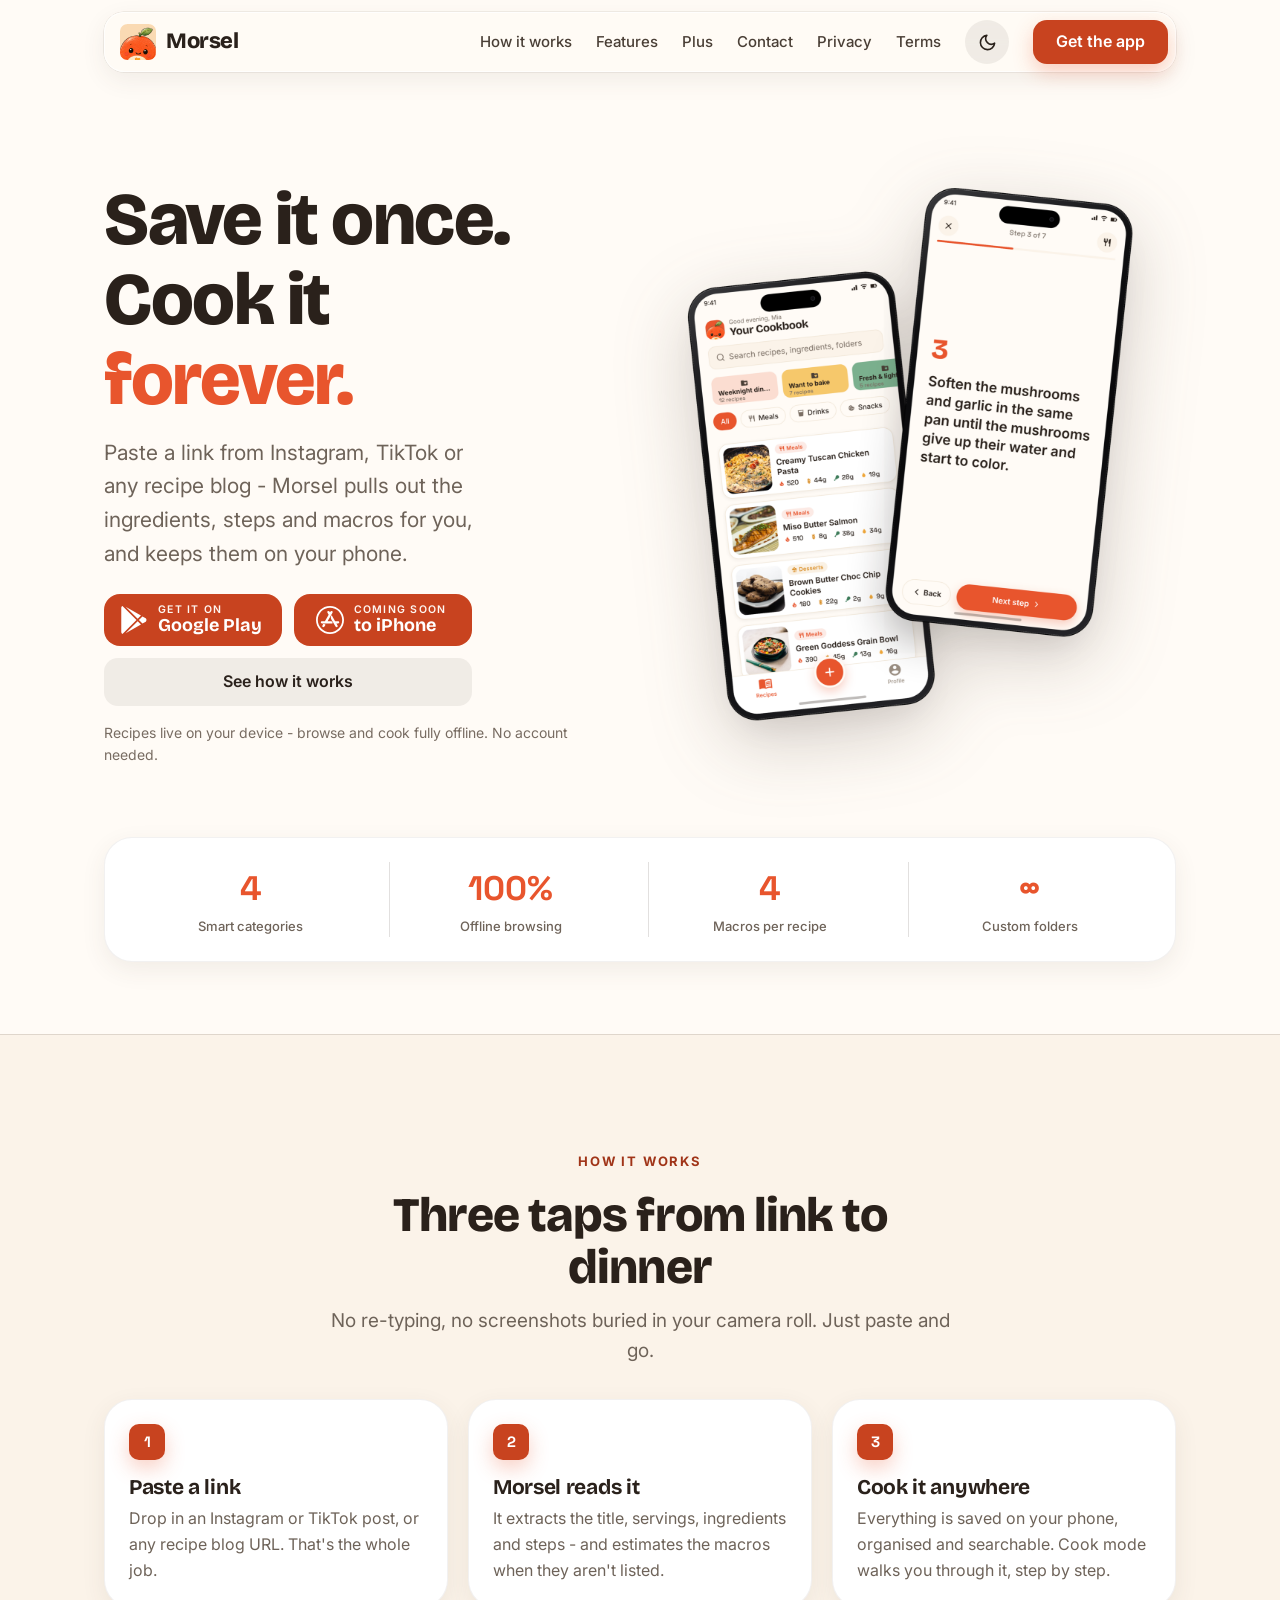
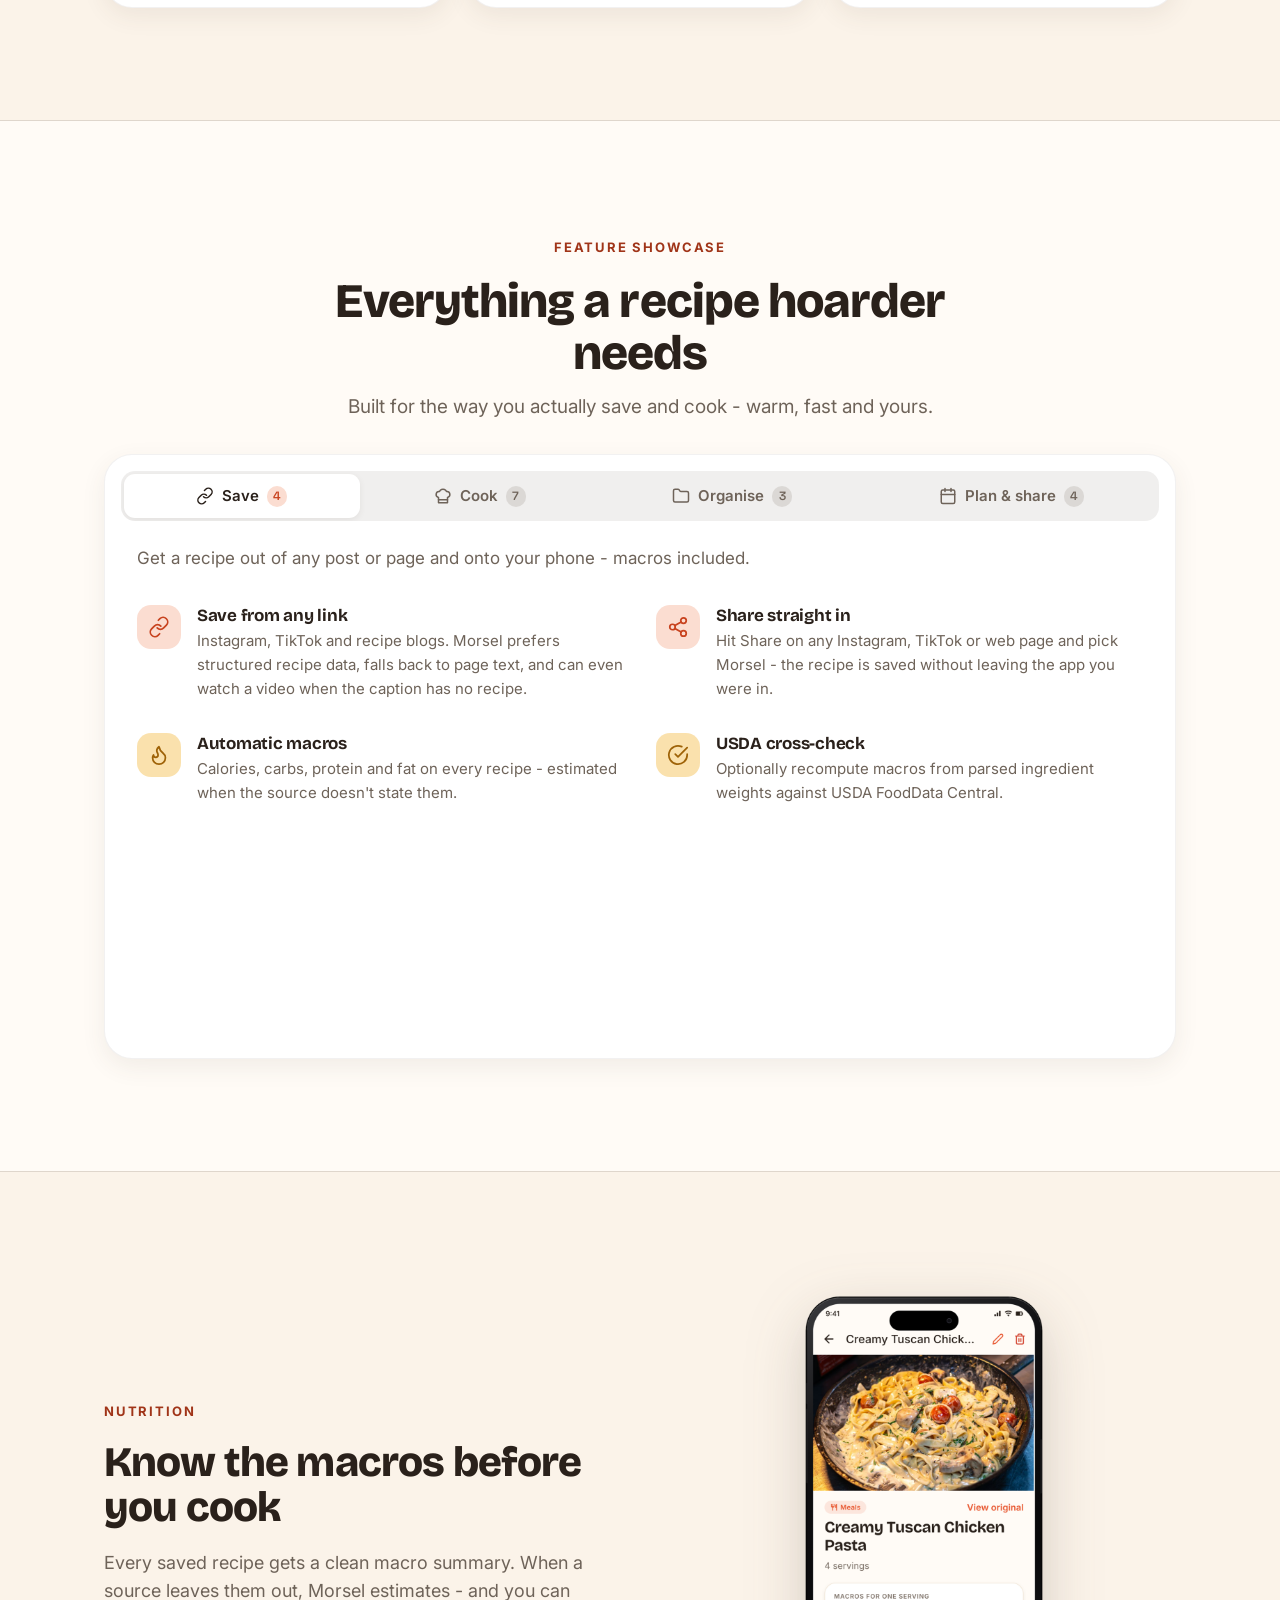
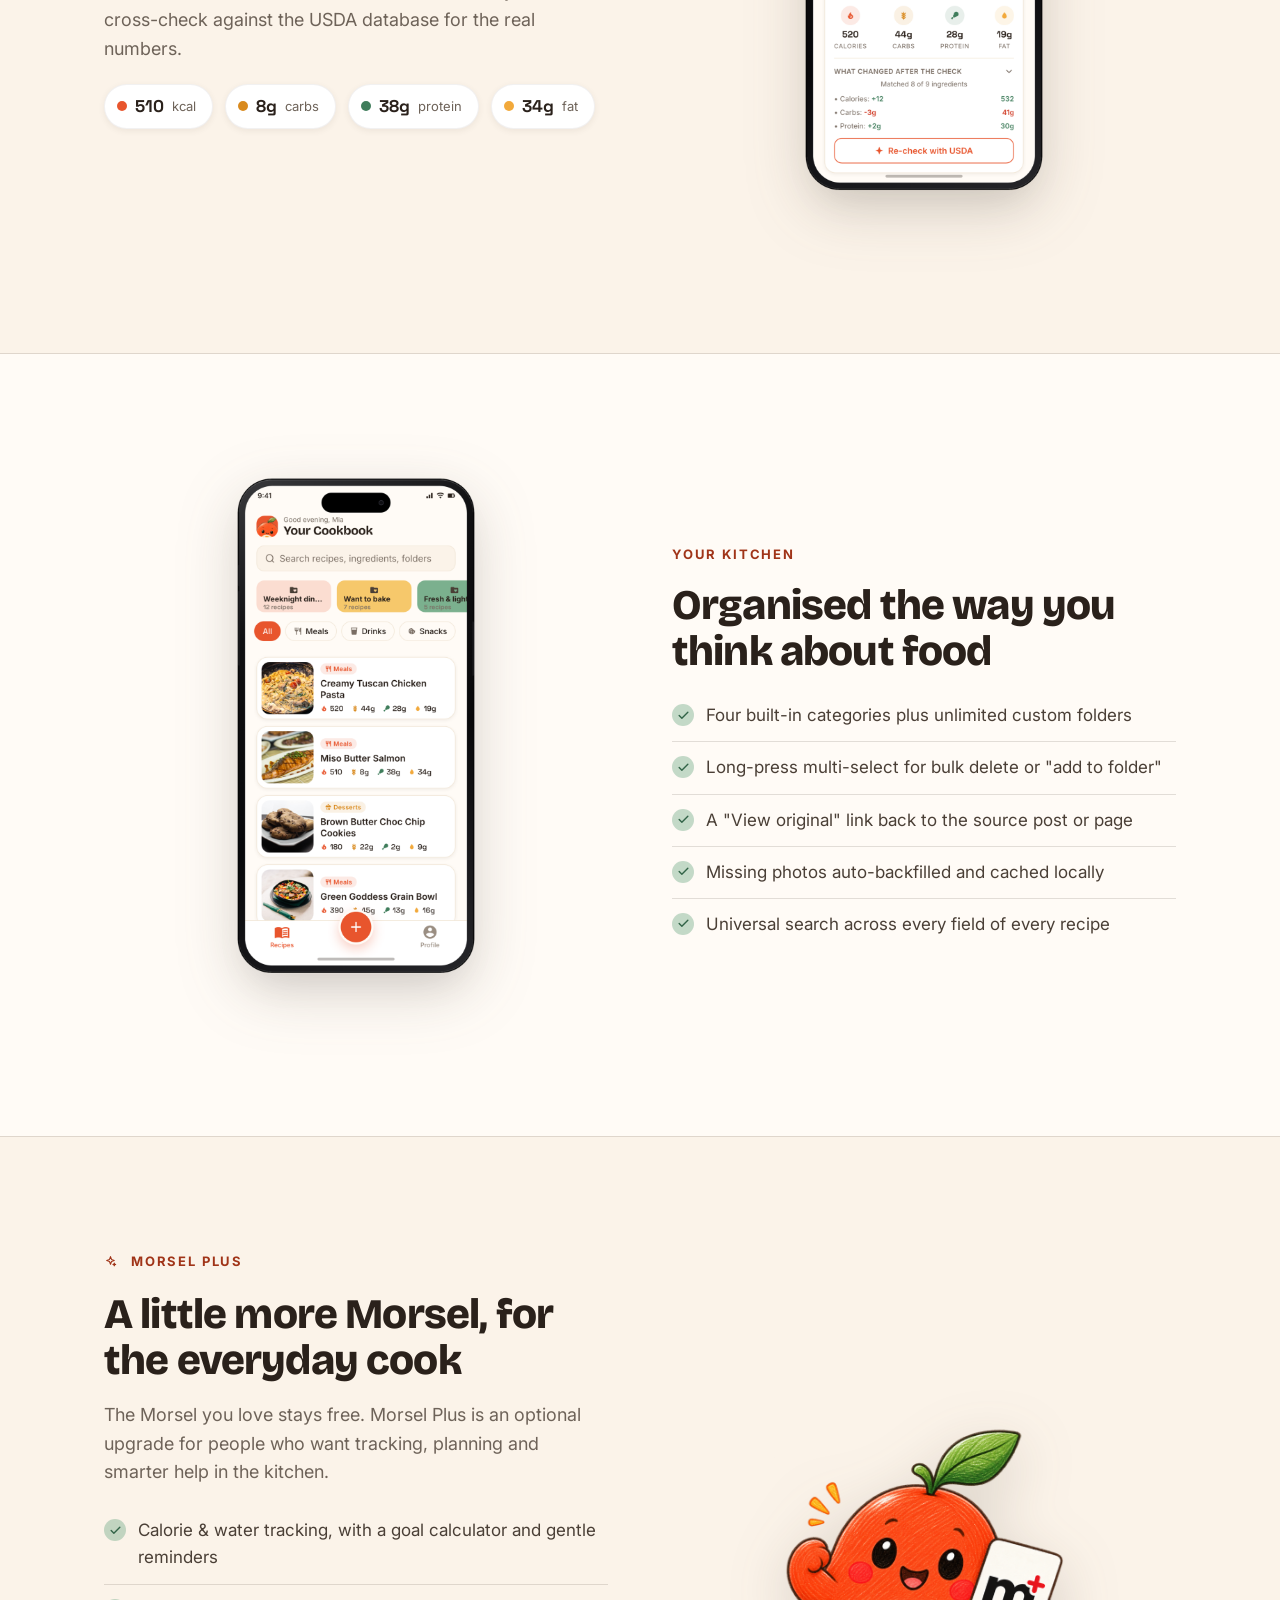
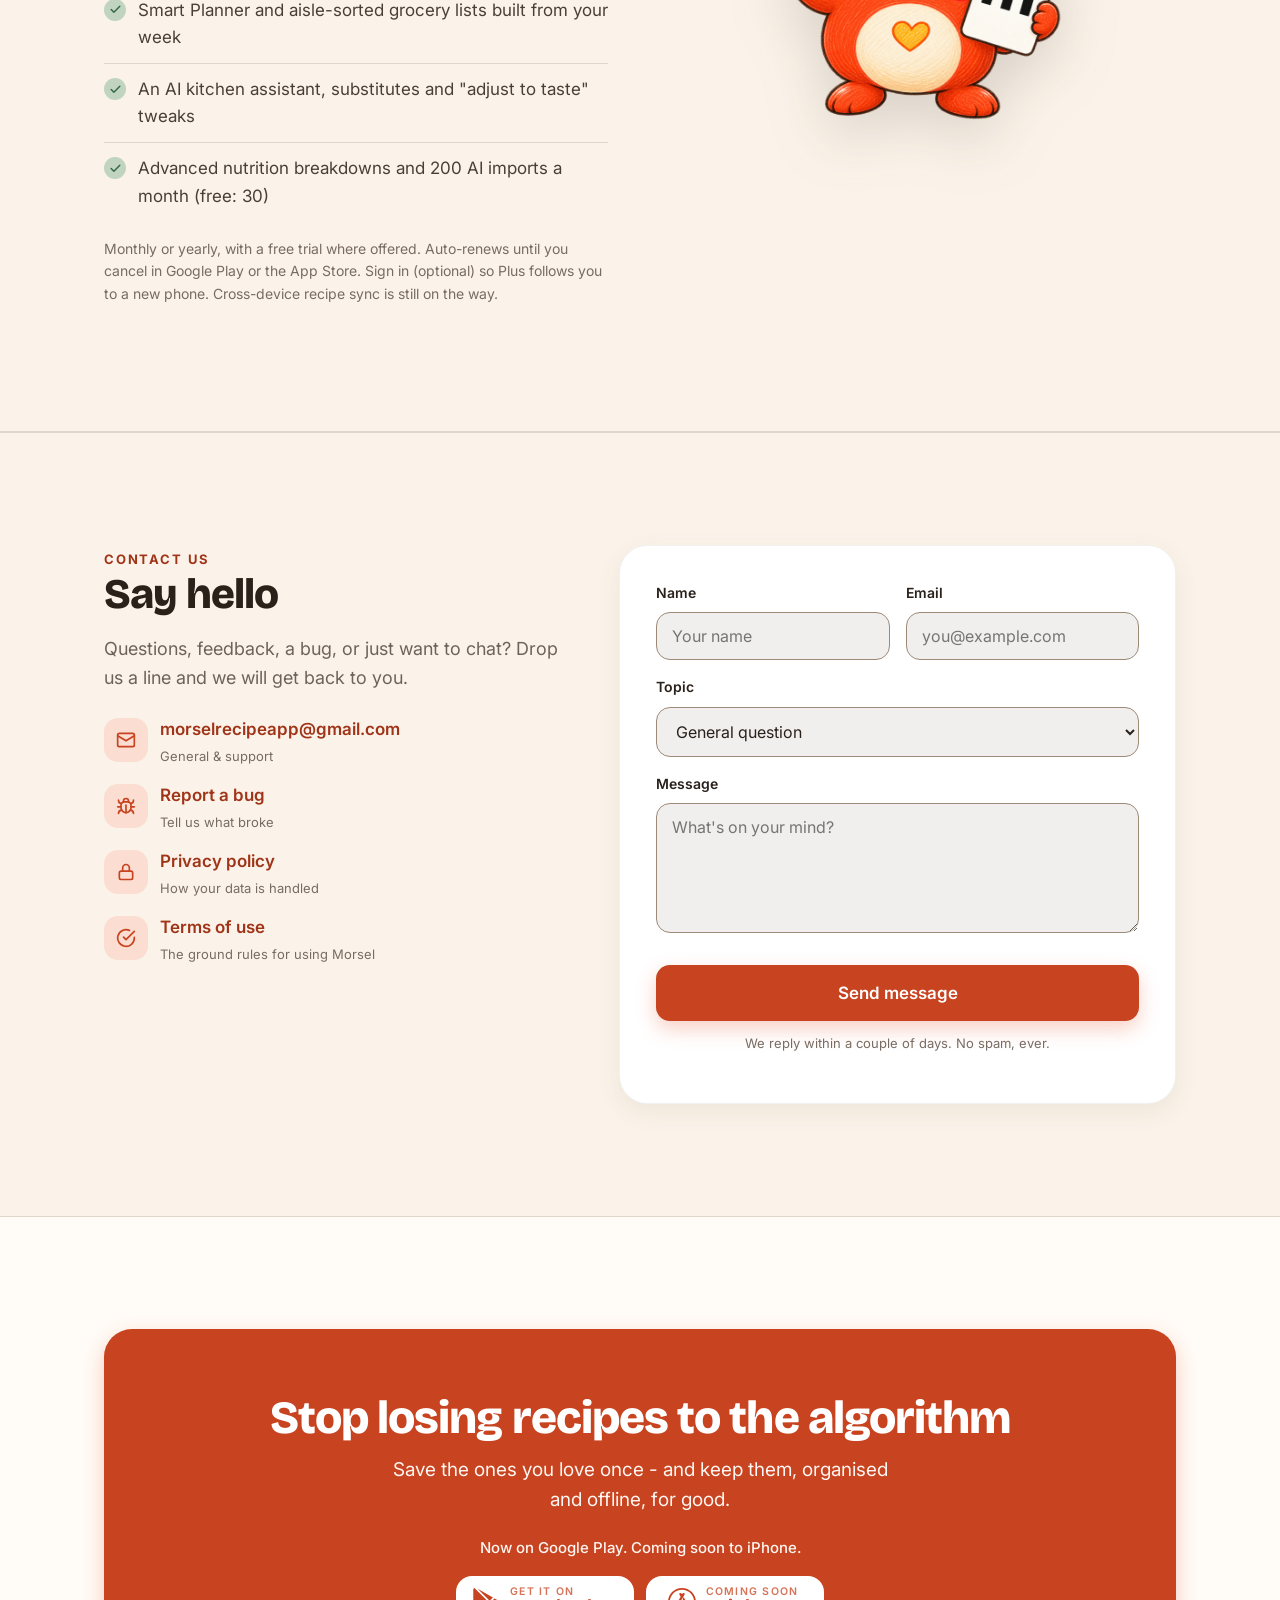
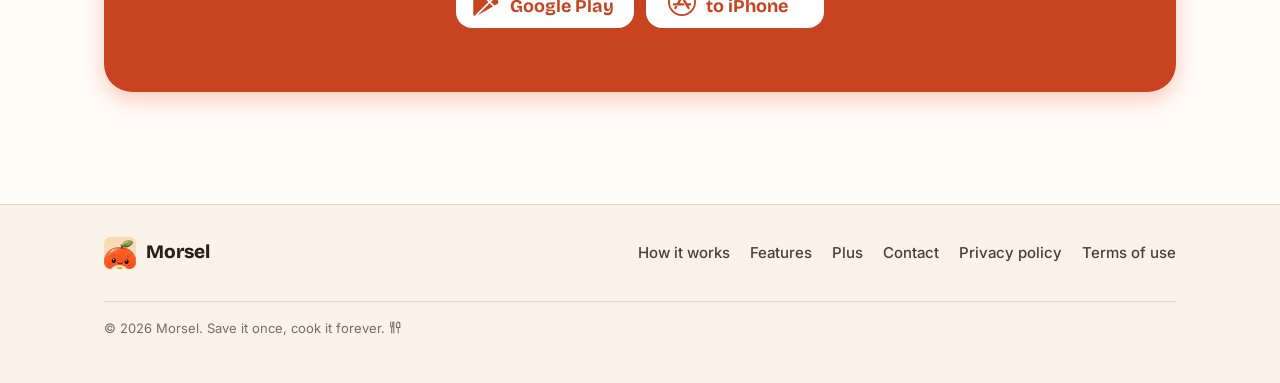
==== commit 714dc71b: "Adopt iOS design language: glass chrome and warm dark theme" ====
--- a/index.html
+++ b/index.html
@@ -5,7 +5,8 @@
   <meta name="viewport" content="width=device-width, initial-scale=1" />
   <title>Morsel - Save it once. Cook it forever.</title>
   <meta name="description" content="Paste a link from Instagram, TikTok or any recipe blog - Morsel pulls out the ingredients, steps and macros, and keeps every recipe on your phone for offline cooking. Plan your week, build grocery lists and discover what other cooks are making." />
-  <meta name="theme-color" content="#E8562E" />
+  <meta name="theme-color" content="#FFFBF6" media="(prefers-color-scheme: light)" />
+  <meta name="theme-color" content="#161514" media="(prefers-color-scheme: dark)" />
 
   <!-- Open Graph -->
   <meta property="og:title" content="Morsel - Save it once. Cook it forever." />
@@ -29,6 +30,16 @@
        hide content the script is actually able to bring back. The timeout is the
        backstop for the case this runs but main.js never does. -->
   <script>
+    // Theme before first paint: an explicit toggle choice wins, otherwise follow
+    // the OS. Without script the page stays light.
+    (function () {
+      var t = null;
+      try { t = localStorage.getItem('morsel-theme'); } catch (e) {}
+      if (t !== 'dark' && t !== 'light') {
+        t = window.matchMedia && matchMedia('(prefers-color-scheme: dark)').matches ? 'dark' : 'light';
+      }
+      document.documentElement.setAttribute('data-theme', t);
+    })();
     document.documentElement.classList.add('js');
     setTimeout(function () {
       if (!window.__morselReady) document.documentElement.classList.remove('js');
@@ -64,12 +75,17 @@
     <symbol id="i-users" viewBox="0 0 24 24"><path d="M16 21v-2a4 4 0 0 0-4-4H6a4 4 0 0 0-4 4v2"/><circle cx="9" cy="7" r="4"/><path d="M22 21v-2a4 4 0 0 0-3-3.87M16 3.13a4 4 0 0 1 0 7.75"/></symbol>
     <symbol id="i-download" viewBox="0 0 24 24"><path d="M21 15v4a2 2 0 0 1-2 2H5a2 2 0 0 1-2-2v-4"/><polyline points="7 10 12 15 17 10"/><line x1="12" y1="15" x2="12" y2="3"/></symbol>
     <symbol id="i-share" viewBox="0 0 24 24"><circle cx="18" cy="5" r="3"/><circle cx="6" cy="12" r="3"/><circle cx="18" cy="19" r="3"/><path d="M8.59 13.51l6.83 3.98M15.41 6.51l-6.82 3.98"/></symbol>
+    <!-- App Store and Google Play glyphs: Font Awesome Free (CC BY 4.0), https://fontawesome.com/license/free -->
+    <symbol id="i-play" viewBox="89 64 467 512"><path fill="currentColor" stroke="none" d="M389.6 298.3L168.9 77L449.7 238.2L389.6 298.3zM111.3 64C98.3 70.8 89.6 83.2 89.6 99.3L89.6 540.6C89.6 556.7 98.3 569.1 111.3 575.9L367.9 319.9L111.3 64zM536.5 289.6L477.6 255.5L411.9 320L477.6 384.5L537.7 350.4C555.7 336.1 555.7 303.9 536.5 289.6zM168.9 563L449.7 401.8L389.6 341.7L168.9 563z"/></symbol>
+    <symbol id="i-appstore" viewBox="72 72 496 496"><path fill="currentColor" stroke="none" d="M319.9 184.9L329 169.2C334.6 159.4 347.1 156.1 356.9 161.7C366.7 167.3 370 179.8 364.4 189.6L276.9 341.1L340.2 341.1C360.7 341.1 372.2 365.2 363.3 381.9L177.8 381.9C166.5 381.9 157.4 372.8 157.4 361.5C157.4 350.2 166.5 341.1 177.8 341.1L229.8 341.1L296.4 225.7L275.6 189.6C270 179.8 273.3 167.4 283.1 161.7C292.9 156.1 305.3 159.4 311 169.2L319.9 184.9zM241.2 402.9L221.6 436.9C216 446.7 203.5 450 193.7 444.4C183.9 438.8 180.6 426.3 186.2 416.5L200.8 391.3C217.2 386.2 230.6 390.1 241.2 402.9zM410.1 341.2L463.2 341.2C474.5 341.2 483.6 350.3 483.6 361.6C483.6 372.9 474.5 382 463.2 382L433.7 382L453.6 416.5C459.2 426.3 455.9 438.7 446.1 444.4C436.3 450 423.9 446.7 418.2 436.9C384.7 378.8 359.5 335.3 342.8 306.3C325.7 276.8 337.9 247.2 350 237.2C363.4 260.2 383.4 294.9 410.1 341.2zM320 72C183 72 72 183 72 320C72 457 183 568 320 568C457 568 568 457 568 320C568 183 457 72 320 72zM104 320C104 200.7 200.7 104 320 104C439.3 104 536 200.7 536 320C536 439.3 439.3 536 320 536C200.7 536 104 439.3 104 320z"/></symbol>
+    <symbol id="i-sliders" viewBox="0 0 24 24"><path d="M4 6h10M18 6h2M4 12h4M12 12h8M4 18h12M20 18h0"/><circle cx="16" cy="6" r="2"/><circle cx="10" cy="12" r="2"/><circle cx="18" cy="18" r="2"/></symbol>
+    <symbol id="i-droplet" viewBox="0 0 24 24"><path d="M12 2.7 6.3 9a7.5 7.5 0 1 0 11.4 0z"/></symbol>
     <symbol id="i-sparkle" viewBox="0 0 24 24"><path d="M12 3l1.9 5.1L19 10l-5.1 1.9L12 17l-1.9-5.1L5 10l5.1-1.9L12 3z"/><path d="M19 15l.7 1.8L21.5 17.5 19.7 18.2 19 20l-.7-1.8L16.5 17.5l1.8-.7L19 15z"/></symbol>
   </svg>
 
   <!-- ===================== Header ===================== -->
   <header class="site-header">
-    <div class="wrap nav">
+    <div class="wrap nav glass">
       <a class="brand" href="#top">
         <img src="assets/img/logo-mascot.png" alt="" />
         Morsel
@@ -86,7 +102,7 @@
         <button class="nav-toggle" type="button" aria-label="Open menu" aria-expanded="false" aria-controls="mobile-nav"><svg class="i" aria-hidden="true" focusable="false"><use href="#i-menu"></use></svg></button>
       </nav>
     </div>
-    <div class="nav-panel" id="mobile-nav" hidden>
+    <div class="nav-panel glass" id="mobile-nav" hidden>
       <nav class="wrap" aria-label="Menu">
         <a class="link" href="#how">How it works</a>
         <a class="link" href="#features">Features</a>
@@ -108,17 +124,15 @@
           <h1>Save it once.<br />Cook it <span class="accent">forever.</span></h1>
           <p class="hero-sub">Paste a link from Instagram, TikTok or any recipe blog - Morsel pulls out the ingredients, steps and macros for you, and keeps them on your phone.</p>
           <div class="hero-cta">
-            <a class="store-badge" href="https://play.google.com/store/apps/details?id=com.savr.myapp&amp;pcampaignid=web_share" target="_blank" rel="noopener">
-              <svg class="play-badge" viewBox="0 0 560 166" role="img" aria-label="Get it on Google Play">
-                <rect width="560" height="166" rx="50" fill="var(--badge-bg, var(--brand-solid))"/>
-                <g transform="translate(52 35) scale(4)">
-                  <path fill="var(--badge-fg, var(--on-brand))" d="M22.018 13.298l-3.919 2.218-3.515-3.493 3.543-3.521 3.891 2.202a1.49 1.49 0 0 1 0 2.594zM1.337.924a1.486 1.486 0 0 0-.112.568v21.017c0 .217.045.419.124.6l11.155-11.087L1.337.924zm12.207 10.065l3.258-3.238L3.45.195a1.466 1.466 0 0 0-.946-.179l11.04 10.973zm0 2.067l-11 10.933c.298.036.612-.016.906-.183l13.324-7.54-3.23-3.21z"/>
-                </g>
-                <text class="badge-sub" x="185" y="68">GET IT ON</text>
-                <text class="badge-title" x="185" y="136">Google Play</text>
-              </svg>
+            <a class="store-btn" href="https://play.google.com/store/apps/details?id=com.savr.myapp&amp;pcampaignid=web_share" target="_blank" rel="noopener" aria-label="Get it on Google Play">
+              <svg class="i" aria-hidden="true" focusable="false"><use href="#i-play"></use></svg>
+              <span><span class="store-sub">Get it on</span><span class="store-title">Google Play</span></span>
             </a>
-            <a class="btn btn-ghost btn-lg" href="#how">See how it works</a>
+            <span class="store-btn is-soon">
+              <svg class="i" aria-hidden="true" focusable="false"><use href="#i-appstore"></use></svg>
+              <span><span class="store-sub">Coming soon</span><span class="store-title">to iPhone</span></span>
+            </span>
+            <a class="btn btn-secondary" href="#how">See how it works</a>
           </div>
           <p class="hero-note">Recipes live on your device - browse and cook fully offline. No account needed.</p>
         </div>
@@ -184,13 +198,13 @@
               <svg class="i"><use href="#i-link"></use></svg> Save <span class="count">4</span>
             </button>
             <button class="ftab" role="tab" id="ftab-cook" aria-controls="fpanel-cook" aria-selected="false" tabindex="-1">
-              <svg class="i"><use href="#i-chef"></use></svg> Cook <span class="count">5</span>
+              <svg class="i"><use href="#i-chef"></use></svg> Cook <span class="count">7</span>
             </button>
             <button class="ftab" role="tab" id="ftab-organise" aria-controls="fpanel-organise" aria-selected="false" tabindex="-1">
               <svg class="i"><use href="#i-folder"></use></svg> Organise <span class="count">3</span>
             </button>
             <button class="ftab" role="tab" id="ftab-plan" aria-controls="fpanel-plan" aria-selected="false" tabindex="-1">
-              <svg class="i"><use href="#i-calendar"></use></svg> Plan &amp; share <span class="count">3</span>
+              <svg class="i"><use href="#i-calendar"></use></svg> Plan &amp; share <span class="count">4</span>
             </button>
           </div>
 
@@ -235,6 +249,14 @@
                   <div><h4>Scale &amp; convert</h4><p>A serving stepper live-scales quantities and macros, with metric ⇄ imperial conversion built in.</p></div>
                 </article>
                 <article class="frow">
+                  <div class="ico honey"><svg class="i"><use href="#i-sliders"></use></svg></div>
+                  <div><h4>Adjust to taste <span class="plus-tag">Plus</span></h4><p>Dial any ingredient up or down - sugar, salt, gluten, dairy, spice and more - and the rest of the recipe is rebalanced to match.</p></div>
+                </article>
+                <article class="frow">
+                  <div class="ico paprika"><svg class="i"><use href="#i-sparkle"></use></svg></div>
+                  <div><h4>Kitchen assistant <span class="plus-tag">Plus</span></h4><p>Smart ingredient swaps and healthier versions of any recipe you've saved.</p></div>
+                </article>
+                <article class="frow">
                   <div class="ico blueberry"><svg class="i"><use href="#i-offline"></use></svg></div>
                   <div><h4>Works offline</h4><p>Recipes, folders, meal plans and images live on-device. Only saving or discovering new recipes needs the network.</p></div>
                 </article>
@@ -282,7 +304,11 @@
                 </article>
                 <article class="frow">
                   <div class="ico blueberry"><svg class="i"><use href="#i-cart"></use></svg></div>
-                  <div><h4>Grocery lists <span class="plus-tag">Plus</span></h4><p>One tidy, aisle-sorted list from your meal plan, with shopping-trip and weekly reminders. Export to Reminders on iPhone.</p></div>
+                  <div><h4>Grocery lists <span class="plus-tag">Plus</span></h4><p>One tidy, aisle-sorted list from your meal plan, with shopping-trip and weekly reminders. Export to Reminders on iPhone or Calendar on Android.</p></div>
+                </article>
+                <article class="frow">
+                  <div class="ico paprika"><svg class="i"><use href="#i-droplet"></use></svg></div>
+                  <div><h4>Calories &amp; water <span class="plus-tag">Plus</span></h4><p>Log what you eat - by hand or straight from a saved recipe - and what you drink, against daily goals, with a progress card on your home screen.</p></div>
                 </article>
                 <article class="frow">
                   <div class="ico basil"><svg class="i"><use href="#i-users"></use></svg></div>
@@ -303,10 +329,10 @@
           <h2 style="font-size:clamp(28px,4vw,42px);margin:16px 0 12px;">Know the macros before you cook</h2>
           <p style="color:var(--muted);font-size:18px;">Every saved recipe gets a clean macro summary. When a source leaves them out, Morsel estimates - and you can cross-check against the USDA database for the real numbers.</p>
           <div class="macro-row">
-            <span class="macro cal"><span class="v">510</span><span class="k">kcal</span></span>
-            <span class="macro carb"><span class="v">8g</span><span class="k">carbs</span></span>
-            <span class="macro pro"><span class="v">38g</span><span class="k">protein</span></span>
-            <span class="macro fat"><span class="v">34g</span><span class="k">fat</span></span>
+            <span class="macro cal"><span class="dot" aria-hidden="true"></span><span class="v">510</span><span class="k">kcal</span></span>
+            <span class="macro carb"><span class="dot" aria-hidden="true"></span><span class="v">8g</span><span class="k">carbs</span></span>
+            <span class="macro pro"><span class="dot" aria-hidden="true"></span><span class="v">38g</span><span class="k">protein</span></span>
+            <span class="macro fat"><span class="dot" aria-hidden="true"></span><span class="v">34g</span><span class="k">fat</span></span>
           </div>
         </div>
         <div class="media reveal">
@@ -437,17 +463,17 @@
         <div class="cta-inner reveal">
           <h2>Stop losing recipes to the algorithm</h2>
           <p>Save the ones you love once - and keep them, organised and offline, for good.</p>
-          <p class="now-on">Now on Google Play.</p>
-          <a class="store-badge" href="https://play.google.com/store/apps/details?id=com.savr.myapp&amp;pcampaignid=web_share" target="_blank" rel="noopener">
-            <svg class="play-badge" viewBox="0 0 560 166" role="img" aria-label="Get it on Google Play">
-              <rect width="560" height="166" rx="50" fill="var(--badge-bg, var(--brand-solid))"/>
-              <g transform="translate(52 35) scale(4)">
-                <path fill="var(--badge-fg, var(--on-brand))" d="M22.018 13.298l-3.919 2.218-3.515-3.493 3.543-3.521 3.891 2.202a1.49 1.49 0 0 1 0 2.594zM1.337.924a1.486 1.486 0 0 0-.112.568v21.017c0 .217.045.419.124.6l11.155-11.087L1.337.924zm12.207 10.065l3.258-3.238L3.45.195a1.466 1.466 0 0 0-.946-.179l11.04 10.973zm0 2.067l-11 10.933c.298.036.612-.016.906-.183l13.324-7.54-3.23-3.21z"/>
-              </g>
-              <text class="badge-sub" x="185" y="68">GET IT ON</text>
-              <text class="badge-title" x="185" y="136">Google Play</text>
-            </svg>
+          <p class="now-on">Now on Google Play. Coming soon to iPhone.</p>
+          <div class="store-row">
+          <a class="store-btn" href="https://play.google.com/store/apps/details?id=com.savr.myapp&amp;pcampaignid=web_share" target="_blank" rel="noopener" aria-label="Get it on Google Play">
+            <svg class="i" aria-hidden="true" focusable="false"><use href="#i-play"></use></svg>
+            <span><span class="store-sub">Get it on</span><span class="store-title">Google Play</span></span>
           </a>
+          <span class="store-btn is-soon">
+            <svg class="i" aria-hidden="true" focusable="false"><use href="#i-appstore"></use></svg>
+            <span><span class="store-sub">Coming soon</span><span class="store-title">to iPhone</span></span>
+          </span>
+          </div>
         </div>
       </div>
     </section>
--- a/assets/css/styles.css
+++ b/assets/css/styles.css
@@ -110,6 +110,34 @@
   --r-lg: 20px;
   --r-xl: 28px;
   --r-pill: 999px;
+  /* The one radius every button uses (app: Radii.button). Buttons are soft
+     rects, never pills. */
+  --r-button: 14px;
+  /* Selectable chips, filters and segments (app: Radii.chip). */
+  --r-chip: 10px;
+
+  /* ---- iOS layer (app: constants/theme.ts) ----
+     Translucent layers tinted from ink/sand so they stay warm. `fill` backs
+     secondary buttons and segments in place of an outline; `separator` is the
+     hairline between rows and under glass chrome. */
+  --separator: rgba(74, 63, 54, 0.16);
+  --fill: rgba(122, 110, 100, 0.11);
+  --fill-strong: rgba(122, 110, 100, 0.18);
+  /* Glass: the tint laid over a blur, plus the bright inner edge that makes a
+     glass panel read as a raised sheet. `glass-fallback` is near-opaque for
+     browsers with no backdrop-filter. */
+  --glass: rgba(255, 251, 246, 0.72);
+  --glass-fallback: rgba(255, 251, 246, 0.96);
+  --glass-border: rgba(255, 255, 255, 0.7);
+  /* Cards carry depth through soft ambient shadow, not an outline. The edge is
+     a whisper so white cards don't dissolve into the cream page. */
+  --card-edge: rgba(74, 63, 54, 0.07);
+
+  /* Macro accents (app: MacroColors). Fat is a golden oil amber, not blue. */
+  --macro-cal: var(--paprika-500);
+  --macro-carb: var(--honey-600);
+  --macro-pro: var(--basil-500);
+  --macro-fat: var(--honey-500);
 
   /* ---- Spacing (4px base) ---- */
   --s-xs: 4px;
@@ -120,10 +148,12 @@
   --s-2xl: 24px;
   --s-3xl: 32px;
 
-  /* ---- Warm-tinted elevation (never pure black) ---- */
+  /* ---- Warm-tinted elevation (never pure black) ----
+     md/lg are wide and low-opacity like iOS's ambient shadows: depth reads as
+     light falling on a surface, not a hard drop under it. */
   --shadow-sm: 0 2px 6px rgba(74, 63, 54, 0.08);
-  --shadow-md: 0 6px 16px rgba(74, 63, 54, 0.10);
-  --shadow-lg: 0 14px 32px rgba(74, 63, 54, 0.14);
+  --shadow-md: 0 8px 24px rgba(74, 63, 54, 0.08);
+  --shadow-lg: 0 16px 40px rgba(74, 63, 54, 0.12);
   --shadow-brand: 0 8px 20px rgba(232, 85, 45, 0.28);
   --drop-lg: drop-shadow(0 22px 38px rgba(74, 63, 54, 0.24));
   --drop-md: drop-shadow(0 18px 30px rgba(74, 63, 54, 0.20));
@@ -136,25 +166,43 @@
   --maxw: 1120px;
 }
 
-/* Light is the default theme. Dark applies only when the user opts in via the
-   theme toggle (data-theme='dark'): neutral near-black surfaces, warm brand. */
+:root { color-scheme: light; }
+
+/* Dark follows the visitor's OS setting unless they've picked a theme with the
+   toggle - the inline head script resolves which and sets data-theme before
+   first paint. Surfaces are the app's warm-neutral charcoal: a whisper of
+   warmth so it doesn't clash with paprika, without reading as brown. */
 :root[data-theme='dark'] {
-  --text: #F7F7F8;
-  --text-body: #E3E3E5;
-  --muted: #A5A5AA;
-  /* Dark has room for a genuine third tier; #7C7C82 sat at 4.1-4.2:1. */
-  --faint: #949499;
-  --bg: #0F0F10;
-  /* One step wider than #161618, which sat at 1.06:1 against the page and made
-     the alternating section rhythm disappear entirely in dark. */
-  --surface-sunken: #1A1A1D;
-  --card: #1C1C1F;
-  --border: #2A2A2E;
-  --border-strong: #3A3A40;
-  --border-interactive: #6A6A72;
+  color-scheme: dark;
+  --text: #FCF6EF;
+  --text-body: #EADFD3;
+  --muted: #B3A597;
+  /* The app's #8A7D71 is 3.9:1 on the card; one step lighter clears 4.5:1 on
+     every dark surface while staying a tier below --muted. */
+  --faint: #9A8D80;
+  --bg: #161514;
+  --surface-sunken: #1F1D1B;
+  --card: #252320;
+  --border: #332F2B;
+  --border-strong: #454039;
+  --border-interactive: #776D62;
   --brand: var(--paprika-400);
   --brand-hover: var(--paprika-300);
-  --brand-subtle: #2E1D16;
+  --brand-subtle: #3A241B;
+
+  --separator: rgba(252, 246, 239, 0.12);
+  --fill: rgba(234, 223, 211, 0.10);
+  --fill-strong: rgba(234, 223, 211, 0.16);
+  --glass: rgba(37, 35, 32, 0.70);
+  --glass-fallback: rgba(31, 29, 27, 0.96);
+  --glass-border: rgba(255, 255, 255, 0.10);
+  /* Shadows vanish on charcoal, so dark cards need a visible lit edge. */
+  --card-edge: rgba(255, 255, 255, 0.06);
+
+  --macro-cal: var(--paprika-400);
+  --macro-carb: var(--honey-500);
+  --macro-pro: var(--basil-300);
+  --macro-fat: var(--honey-300);
   /* Against near-black the 400 already clears 4.5:1, so link and eyebrow text
      keeps the brighter step here rather than the 700. */
   --brand-text: var(--paprika-400);
@@ -182,12 +230,14 @@
   --success-fg: var(--basil-300);
   --danger-fg: var(--paprika-300);
 
-  /* Elevation reads as neutral depth against near-black, not warm haze. */
-  --shadow-sm: 0 2px 6px rgba(0, 0, 0, 0.40);
-  --shadow-md: 0 6px 16px rgba(0, 0, 0, 0.48);
-  --shadow-lg: 0 14px 32px rgba(0, 0, 0, 0.56);
+  /* Elevation reads as neutral depth against charcoal, not warm haze. */
+  --shadow-sm: 0 2px 6px rgba(0, 0, 0, 0.36);
+  --shadow-md: 0 8px 24px rgba(0, 0, 0, 0.40);
+  --shadow-lg: 0 16px 40px rgba(0, 0, 0, 0.48);
   --drop-lg: drop-shadow(0 22px 38px rgba(0, 0, 0, 0.60));
   --drop-md: drop-shadow(0 18px 30px rgba(0, 0, 0, 0.52));
+  /* A paprika glow reads as haze on charcoal, so it drops to a faint hint. */
+  --shadow-brand: 0 6px 16px rgba(232, 85, 45, 0.10);
 }
 
 /* ========================================================================= */
@@ -199,10 +249,10 @@
 html {
   scroll-behavior: smooth;
   -webkit-text-size-adjust: 100%;
-  /* Header is 68px and sticky. Without this, both anchor landings and any
+  /* Header is a 60px floating bar 12px down, and sticky. Without this, both anchor landings and any
      scroll-into-view from keyboard focus put their target underneath it.
      WCAG 2.4.11. */
-  scroll-padding-top: 84px;
+  scroll-padding-top: 96px;
 }
 
 body {
@@ -234,6 +284,8 @@
   margin: 0;
   font-weight: 800;
 }
+/* Display and h1 are Bricolage ExtraBold; everything below is Bold (app Type). */
+h3, h4 { font-weight: 700; letter-spacing: -0.015em; }
 
 .wrap {
   width: 100%;
@@ -262,7 +314,7 @@
 
 /* Sections are separated by alternating shades of the warm background
    (no gradients). `.tint` sits one step deeper than the base page. */
-.tint { background: var(--surface-sunken); border-block: 1px solid var(--border-strong); }
+.tint { background: var(--surface-sunken); border-block: 1px solid var(--separator); }
 
 /* ---- Inline icons (flaticon-style line icons via an SVG sprite) ---- */
 .i {
@@ -286,47 +338,75 @@
   font-family: var(--font-sans);
   font-weight: 600;
   font-size: 16px;
-  padding: 9px 22px;
-  border-radius: 15px;
+  /* Heights match the app's ButtonHeights (36 / 48 / 56) and grow rather than
+     clip if text is enlarged. */
+  min-height: 48px;
+  padding: 0 22px;
+  border-radius: var(--r-button);
   border: 1.5px solid transparent;
   cursor: pointer;
-  transition: transform 0.15s ease, background 0.15s ease, box-shadow 0.15s ease;
+  transition: transform 0.18s cubic-bezier(.2,.8,.2,1), background 0.15s ease, box-shadow 0.15s ease;
   white-space: nowrap;
 }
-.btn:active { transform: translateY(1px) scale(0.99); }
+/* PressableScale: a quick, springy shrink rather than a nudge down. */
+.btn:active { transform: scale(0.97); }
 .btn-primary {
   background: var(--brand-solid);
   color: var(--on-brand);
   box-shadow: var(--shadow-brand);
 }
 .btn-primary:hover { background: var(--brand-solid-hover); color: var(--on-brand); }
-.btn-ghost {
-  background: var(--card);
+.btn-secondary {
+  /* iOS's "gray" button: a translucent fill, no outline. The label identifies
+     the control, so it doesn't need a 3:1 boundary. */
+  background: var(--fill);
   color: var(--text);
-  border-color: var(--border-interactive);
-  box-shadow: var(--shadow-sm);
-}
-.btn-ghost:hover { color: var(--text); border-color: var(--brand); }
-.btn-lg { padding: 11px 26px; font-size: 17px; }
-.btn-sm { padding: 7px 14px; font-size: 14px; border-radius: var(--r-sm); }
+}
+.btn-secondary:hover { background: var(--fill-strong); color: var(--text); }
+.btn-lg { min-height: 56px; padding: 0 26px; font-size: 17px; }
+.btn-sm { min-height: 36px; padding: 0 16px; font-size: 14px; }
 
 /* ========================================================================= */
 /* Header                                                                    */
 /* ========================================================================= */
 
+/* Glass material - the app's floating chrome (tab bar, snackbar, FAB).
+   A tint over a blur, a bright inner edge, a hairline outer edge and a wide
+   ambient shadow. Without backdrop-filter it falls back to a near-opaque tint
+   so text stays legible over whatever scrolls beneath. */
+.glass {
+  background: var(--glass);
+  -webkit-backdrop-filter: saturate(180%) blur(24px);
+  backdrop-filter: saturate(180%) blur(24px);
+  box-shadow:
+    inset 0 0 0 1px var(--glass-border),
+    0 0 0 0.5px var(--separator),
+    var(--shadow-md);
+}
+@supports not ((backdrop-filter: blur(1px)) or (-webkit-backdrop-filter: blur(1px))) {
+  .glass { background: var(--glass-fallback); }
+}
+
+/* The header floats as a glass bar over the page, like the app's tab bar -
+   content scrolls visibly behind it rather than under an opaque strip. */
 .site-header {
   position: sticky;
   top: 0;
   z-index: 50;
-  background: color-mix(in srgb, var(--bg) 85%, transparent);
-  backdrop-filter: saturate(160%) blur(14px);
-  border-bottom: 1px solid var(--border);
-}
+  padding-top: var(--s-md);
+  /* Only the bar itself should catch clicks, not the gap around it. */
+  pointer-events: none;
+}
+.site-header > * { pointer-events: auto; }
 .nav {
   display: flex;
   align-items: center;
   justify-content: space-between;
-  height: 68px;
+  height: 60px;
+  width: calc(100% - 2 * var(--s-lg));
+  max-width: calc(var(--maxw) - 2 * var(--s-2xl));
+  padding-inline: var(--s-lg) var(--s-sm);
+  border-radius: var(--r-lg);
 }
 .brand {
   display: inline-flex;
@@ -347,21 +427,25 @@
   font-size: 15px;
 }
 .nav-links a.link:hover { color: var(--brand-text); }
+/* Circular icon buttons on a fill (app: HeaderButton), 44px HIG target. */
 .theme-toggle,
 .nav-toggle {
-  background: var(--card);
-  border: 1.5px solid var(--border-interactive);
+  background: var(--fill);
+  border: 0;
   border-radius: var(--r-pill);
-  width: 40px; height: 40px;
+  width: 44px; height: 44px;
   cursor: pointer;
   display: grid; place-items: center;
   color: var(--text);
-  transition: border-color 0.15s ease;
+  transition: background 0.15s ease, transform 0.18s cubic-bezier(.2,.8,.2,1);
 }
 .theme-toggle .i,
 .nav-toggle .i { width: 19px; height: 19px; }
 .theme-toggle:hover,
-.nav-toggle:hover { border-color: var(--brand); }
+.nav-toggle:hover { background: var(--fill-strong); }
+.theme-toggle:active,
+.nav-toggle:active { transform: scale(0.94); }
+.nav-links > .btn { min-height: 44px; }
 
 /* The hamburger only exists below the breakpoint where the inline links go. */
 .nav-toggle { display: none; }
@@ -371,24 +455,29 @@
   .nav-links .link { display: none; }
   /* "Get the app" moves into the panel so the bar still fits at 320px. */
   .nav-links > .btn { display: none; }
-  .nav-links { gap: var(--s-md); }
+  .nav-links { gap: var(--s-sm); }
   .nav-toggle { display: grid; }
   .nav-panel { display: block; }
   .nav-panel[hidden] { display: none; }
 }
 
+/* The menu drops down as a second glass sheet under the bar. */
 .nav-panel {
-  border-top: 1px solid var(--border-strong);
-  background: var(--bg);
-  padding-block: var(--s-sm) var(--s-xl);
-}
-.nav-panel .wrap { display: grid; }
+  width: calc(100% - 2 * var(--s-lg));
+  margin: var(--s-sm) auto 0;
+  border-radius: var(--r-lg);
+  padding-block: var(--s-xs) var(--s-lg);
+  animation: sheet-in 0.22s cubic-bezier(.2,.8,.2,1);
+}
+@keyframes sheet-in { from { opacity: 0; transform: translateY(-8px) scale(0.98); } to { opacity: 1; transform: none; } }
+@media (prefers-reduced-motion: reduce) { .nav-panel { animation: none; } }
+.nav-panel .wrap { display: grid; padding-inline: var(--s-lg); }
 .nav-panel a.link {
   color: var(--text-body);
   font-weight: 500;
   font-size: 16px;
   padding-block: var(--s-md);
-  border-bottom: 1px solid var(--border);
+  border-bottom: 1px solid var(--separator);
 }
 .nav-panel a.link:last-of-type { border-bottom: none; }
 .nav-panel a.link:hover { color: var(--brand-text); }
@@ -421,7 +510,17 @@
   max-width: 30ch;
   margin: 0 0 var(--s-2xl);
 }
-.hero-cta { display: flex; flex-wrap: wrap; gap: var(--s-md); }
+/* Two equal store buttons, with the secondary action spanning both beneath.
+   1fr tracks in a fit-content grid both size to the wider of the two. */
+.hero-cta {
+  display: grid;
+  grid-template-columns: repeat(2, minmax(0, 1fr));
+  gap: var(--s-md);
+  width: fit-content;
+  max-width: 100%;
+}
+.hero-cta > .store-btn { width: 100%; }
+.hero-cta .btn { grid-column: 1 / -1; width: 100%; }
 .hero-note {
   margin-top: var(--s-lg);
   font-size: 14px;
@@ -445,48 +544,62 @@
   margin-top: var(--s-xl);
 }
 
-/* ---- Store badge (Google Play) ----
-   An inline SVG driven by the design tokens: paprika fill + white mark by
-   default, and on the brand-coloured CTA band the badge inverts to white with
-   paprika mark + text (the same pattern as .cta-inner .btn-primary). */
-.store-badge {
+/* ---- Store buttons (Google Play + "Coming soon to iPhone") ----
+   One shared shape, type and colour so the pair reads as a matched set. The
+   iPhone one is a span, not a link, and not Apple's badge (that's only for
+   apps that are live). On the brand-coloured CTA band both invert to white
+   with a paprika mark + text (the same pattern as .cta-inner .btn-primary). */
+.store-btn {
   display: inline-flex;
   align-items: center;
-  transition: transform 0.15s ease, opacity 0.15s ease;
-}
-.store-badge:hover { transform: translateY(-2px); opacity: 0.88; }
-.store-badge .play-badge {
+  justify-content: center;
+  gap: 10px;
   height: 52px;
-  width: auto;
+  padding: 0 20px 0 16px;
+  border-radius: 16px;
+  background: var(--brand-solid);
+  color: var(--on-brand);
+  line-height: 1.1;
+  text-align: left;
+  white-space: nowrap;
+}
+a.store-btn { transition: transform 0.15s ease, opacity 0.15s ease; }
+a.store-btn:hover { transform: translateY(-2px); opacity: 0.88; color: var(--on-brand); }
+.store-btn .i { width: 28px; height: 28px; }
+.store-btn .store-sub {
   display: block;
-}
-.store-badge .badge-sub {
-  font-family: var(--font-sans);
+  font-size: 10.5px;
   font-weight: 600;
-  font-size: 28px;
-  letter-spacing: 3px;
-  fill: var(--badge-fg, var(--on-brand));
-}
-.store-badge .badge-title {
+  letter-spacing: 0.12em;
+  text-transform: uppercase;
+  color: var(--on-brand-muted);
+}
+.store-btn .store-title {
+  display: block;
   font-family: var(--font-display);
   font-weight: 700;
-  font-size: 54px;
-  fill: var(--badge-fg, var(--on-brand));
-}
-.cta-band .store-badge {
-  --badge-bg: var(--on-brand);
-  --badge-fg: var(--brand-solid);
-}
+  font-size: 18px;
+}
+.cta-band .store-btn { background: var(--on-brand); color: var(--brand-solid); }
+.cta-band a.store-btn:hover { color: var(--brand-solid); }
+.cta-band .store-btn .store-sub { color: var(--brand-solid); opacity: 0.75; }
+.store-row {
+  display: grid;
+  grid-template-columns: repeat(2, minmax(0, 1fr));
+  gap: var(--s-md);
+  width: fit-content;
+  max-width: 100%;
+  margin-inline: auto;
+}
+.store-row > .store-btn { width: 100%; }
 
 @media (max-width: 820px) {
   .hero-grid { grid-template-columns: 1fr; text-align: center; }
   .hero-sub { margin-inline: auto; }
-  /* Equal-width halves so the badge and button read as one matched pair.
-     minmax(0,1fr) lets both tracks shrink below their content width. */
-  .hero-cta { display: grid; grid-template-columns: repeat(2, minmax(0, 1fr)); gap: var(--s-md); }
-  .hero-cta > .store-badge { width: 100%; }
-  .hero-cta > .store-badge .play-badge { width: 100%; height: auto; }
-  .hero-cta .btn { width: 100%; font-size: 15px; white-space: normal; }
+  /* Full-width on narrow screens; minmax(0,1fr) lets both tracks shrink below
+     their content width. */
+  .hero-cta { width: 100%; }
+  .hero-cta .btn { white-space: normal; }
   .hero-note { justify-content: center; }
   /* The mockup no longer takes grid-row 1: leading with it pushed the headline
      to 518px and the second CTA off the first screen entirely. */
@@ -500,12 +613,17 @@
   gap: var(--s-lg);
   padding: var(--s-2xl);
   background: var(--card);
-  border: 1px solid var(--border);
+  border: 1px solid var(--card-edge);
   border-radius: var(--r-xl);
-  box-shadow: var(--shadow-sm);
+  box-shadow: var(--shadow-md);
   margin-top: clamp(32px, 5vw, 56px);
 }
 .stat { text-align: center; }
+/* Hairline dividers between the figures, like an iOS grouped row. */
+.stat + .stat { border-left: 1px solid var(--separator); }
+@media (max-width: 620px) {
+  .stat:nth-child(odd) { border-left: 0; }
+}
 .stat .num {
   font-family: var(--font-numeric);
   font-weight: 700;
@@ -525,10 +643,10 @@
 .step {
   position: relative;
   background: var(--card);
-  border: 1px solid var(--border);
-  border-radius: var(--r-lg);
+  border: 1px solid var(--card-edge);
+  border-radius: var(--r-xl);
   padding: var(--s-2xl);
-  box-shadow: var(--shadow-sm);
+  box-shadow: var(--shadow-md);
 }
 .step .n {
   font-family: var(--font-numeric);
@@ -536,10 +654,11 @@
   font-size: 15px;
   color: var(--on-brand);
   background: var(--brand-solid);
-  width: 34px; height: 34px;
-  border-radius: var(--r-pill);
+  width: 36px; height: 36px;
+  border-radius: var(--r-sm);
   display: grid; place-items: center;
   margin-bottom: var(--s-lg);
+  box-shadow: var(--shadow-brand);
 }
 .step h3 { font-size: 21px; margin-bottom: var(--s-sm); }
 .step p { margin: 0; color: var(--muted); font-size: 16px; }
@@ -552,18 +671,19 @@
 /* Feature explorer - grouped tabs (see the note in index.html) */
 .feature-tabs {
   background: var(--card);
-  border: 1px solid var(--border);
+  border: 1px solid var(--card-edge);
   border-radius: var(--r-xl);
-  box-shadow: var(--shadow-sm);
+  box-shadow: var(--shadow-md);
   padding: var(--s-lg);
 }
 .ftab-bar { display: none; }
 .is-tabbed .ftab-bar {
   display: flex;
-  gap: var(--s-sm);
-  padding: var(--s-xs);
-  background: var(--surface-sunken);
-  border-radius: var(--r-lg);
+  /* A segmented control (app: SegmentedTabs) - a fill track, 3px inset. */
+  gap: 2px;
+  padding: 3px;
+  background: var(--fill);
+  border-radius: var(--r-button);
   overflow-x: auto;
   scrollbar-width: none;
 }
@@ -571,9 +691,10 @@
 .ftab {
   flex: 1 0 auto;
   display: inline-flex; align-items: center; justify-content: center; gap: var(--s-sm);
-  padding: 10px 16px;
+  min-height: 44px;
+  padding: 0 16px;
   border: 0;
-  border-radius: var(--r-md);
+  border-radius: calc(var(--r-button) - 3px);
   background: transparent;
   color: var(--muted);
   font: inherit; font-weight: 600; font-size: 15px;
@@ -595,13 +716,13 @@
   min-width: 20px;
   padding: 1px 6px;
   border-radius: var(--r-pill);
-  background: var(--border);
+  background: var(--fill-strong);
   color: var(--muted);
 }
 .ftab[aria-selected='true'] .count { background: var(--accent-paprika-tint); color: var(--accent-paprika-fg); }
 
 .fpanel { padding: var(--s-2xl) var(--s-lg) var(--s-lg); }
-.fpanel + .fpanel { border-top: 1px dashed var(--border); }
+.fpanel + .fpanel { border-top: 1px solid var(--separator); }
 .is-tabbed .fpanel + .fpanel { border-top: 0; }
 /* Every panel shares one grid cell, so the box is always as tall as the
    longest group and switching tabs never shifts the page below. */
@@ -633,7 +754,7 @@
   border-radius: var(--r-md);
   transition: background 0.18s ease;
 }
-.frow:hover { background: var(--surface-sunken); }
+.frow:hover { background: var(--fill); }
 .frow .ico {
   flex: none;
   width: 44px; height: 44px;
@@ -644,7 +765,14 @@
 .frow h4 { font-size: 17px; margin: 2px 0 var(--s-xs); }
 .frow p { margin: 0; color: var(--muted); font-size: 15px; }
 
-@media (max-width: 760px) { .frows { grid-template-columns: 1fr; } }
+@media (max-width: 760px) {
+  .frows { grid-template-columns: 1fr; }
+  /* Single-column, the longest group is ~500px taller than the shortest, so
+     sharing one cell would leave a screenful of blank card under most tabs.
+     Here the page below may move; that beats the gap. */
+  .is-tabbed .fpanel-stack { display: block; }
+  .is-tabbed .fpanel[hidden] { display: none; }
+}
 @media (max-width: 580px) {
   .feature-tabs { padding: var(--s-sm); }
   .fpanel { padding: var(--s-xl) var(--s-md) var(--s-md); }
@@ -668,22 +796,26 @@
 
 /* Marks a feature as part of Morsel Plus */
 .plus-tag {
-  display: inline-block;
+  display: inline-flex;
+  align-items: center;
+  gap: 3px;
   margin-left: 4px;
   padding: 1px 8px;
-  border-radius: 999px;
+  border-radius: var(--r-pill);
   background: var(--accent-paprika-tint);
   color: var(--accent-paprika-fg);
-  font-size: 12px;
+  font-family: var(--font-sans);
+  font-size: 11px;
   font-weight: 700;
-  letter-spacing: .02em;
-  vertical-align: 1px;
+  letter-spacing: .06em;
+  text-transform: uppercase;
+  vertical-align: 2px;
 }
 
 /* Feature - spotlight band */
 .spotlight {
   background: var(--surface-sunken);
-  border-block: 1px solid var(--border-strong);
+  border-block: 1px solid var(--separator);
 }
 .spotlight-grid {
   display: grid;
@@ -694,27 +826,28 @@
 .spotlight-grid.flip .media { order: -1; }
 .macro-row { display: flex; flex-wrap: wrap; gap: var(--s-md); margin-top: var(--s-xl); }
 .macro {
-  display: inline-flex; align-items: baseline; gap: 6px;
+  display: inline-flex; align-items: center; gap: 8px;
   background: var(--card);
-  border: 1px solid var(--border);
+  border: 1px solid var(--card-edge);
   border-radius: var(--r-pill);
-  padding: 8px 16px;
+  padding: 8px 16px 8px 12px;
   box-shadow: var(--shadow-sm);
 }
+/* The hue lives in the dot (a non-text mark, 3:1) so the numbers can stay in
+   full-contrast ink - the amber fat and honey carbs never clear 4.5:1 as text. */
+.macro .dot { width: 10px; height: 10px; border-radius: var(--r-pill); flex: none; }
 .macro .v { font-family: var(--font-numeric); font-weight: 700; color: var(--text); }
 .macro .k { font-size: 13px; color: var(--muted); }
-/* These are numbers, so they carry the 4.5:1 text requirement in both themes -
-   the raw palette steps failed at 2.76 (light carbs) and 3.48/3.73 (dark). */
-.macro.cal .v  { color: var(--accent-paprika-fg); }
-.macro.carb .v { color: var(--accent-honey-fg); }
-.macro.pro .v  { color: var(--accent-basil-fg); }
-.macro.fat .v  { color: var(--accent-blueberry-fg); }
+.macro.cal .dot  { background: var(--macro-cal); }
+.macro.carb .dot { background: var(--macro-carb); }
+.macro.pro .dot  { background: var(--macro-pro); }
+.macro.fat .dot  { background: var(--macro-fat); }
 
 .feature-list { list-style: none; padding: 0; margin: var(--s-lg) 0 0; }
 .feature-list li {
   display: flex; gap: var(--s-md); align-items: flex-start;
   padding: var(--s-md) 0;
-  border-bottom: 1px dashed var(--border);
+  border-bottom: 1px solid var(--separator);
   color: var(--text-body);
 }
 .feature-list li:last-child { border-bottom: none; }
@@ -751,8 +884,8 @@
 .contact-links { list-style: none; padding: 0; margin: var(--s-xl) 0 0; display: grid; gap: var(--s-md); }
 .contact-links li { display: flex; align-items: center; gap: var(--s-md); }
 .contact-links .ci {
-  width: 42px; height: 42px; border-radius: var(--r-md);
-  background: var(--brand-subtle); color: var(--brand);
+  width: 44px; height: 44px; border-radius: var(--r-md);
+  background: var(--accent-paprika-tint); color: var(--accent-paprika-fg);
   display: grid; place-items: center; flex: none;
 }
 .contact-links .ci .i { width: 20px; height: 20px; }
@@ -764,7 +897,7 @@
 
 .form-card {
   background: var(--card);
-  border: 1px solid var(--border);
+  border: 1px solid var(--card-edge);
   border-radius: var(--r-xl);
   padding: clamp(22px, 4vw, 36px);
   box-shadow: var(--shadow-md);
@@ -784,11 +917,12 @@
   font-family: var(--font-sans);
   font-size: 16px;
   color: var(--text);
-  background: var(--surface-sunken);
-  /* The fill is only ~1.05:1 against the card, so the border is the only thing
-     identifying the field - it has to clear 3:1 on its own. WCAG 1.4.11. */
-  border: 1.5px solid var(--border-interactive);
-  border-radius: var(--r-md);
+  background: var(--fill);
+  /* The app draws fields as a fill alone, but on the web the fill is only
+     ~1.1:1 against the card, so a 1px boundary still has to clear 3:1 on its
+     own to identify the field. WCAG 1.4.11. */
+  border: 1px solid var(--border-interactive);
+  border-radius: var(--r-button);
   padding: 13px 15px;
   transition: border-color 0.15s ease, box-shadow 0.15s ease;
 }
@@ -799,7 +933,8 @@
 .field textarea:focus {
   outline: none;
   border-color: var(--brand);
-  box-shadow: 0 0 0 3px var(--brand-subtle);
+  background: var(--card);
+  box-shadow: 0 0 0 4px var(--accent-paprika-tint);
 }
 .field-row { display: grid; grid-template-columns: 1fr 1fr; gap: var(--s-lg); }
 .form-card .btn { width: 100%; margin-top: var(--s-sm); }
@@ -868,7 +1003,7 @@
 .cta-inner .btn-primary:hover { background: var(--sand-100); color: var(--brand-solid-hover); }
 
 .site-footer {
-  border-top: 1px solid var(--border);
+  border-top: 1px solid var(--separator);
   background: var(--surface-sunken);
   padding-block: var(--s-3xl);
 }
@@ -885,7 +1020,7 @@
 .footer-links { display: flex; flex-wrap: wrap; gap: var(--s-xl); }
 .footer-links a { color: var(--text-body); font-weight: 500; font-size: 15px; }
 .footer-links a:hover { color: var(--brand-text); }
-.footer-legal { width: 100%; color: var(--faint); font-size: 13px; padding-top: var(--s-lg); border-top: 1px solid var(--border); margin-top: var(--s-md); }
+.footer-legal { width: 100%; color: var(--faint); font-size: 13px; padding-top: var(--s-lg); border-top: 1px solid var(--separator); margin-top: var(--s-md); }
 
 /* ========================================================================= */
 /* Privacy page                                                              */
@@ -902,7 +1037,7 @@
   font-size: 26px;
   margin-top: var(--s-3xl);
   padding-top: var(--s-lg);
-  border-top: 1px solid var(--border);
+  border-top: 1px solid var(--separator);
 }
 .doc h3 { font-size: 19px; margin-top: var(--s-xl); }
 .doc p, .doc li { color: var(--text-body); font-size: 16.5px; }
@@ -929,3 +1064,27 @@
   .js .reveal { opacity: 1; transform: none; transition: none; }
   html { scroll-behavior: auto; }
 }
+
+/* ---- Continuous corners ----
+   The app spreads `borderCurve: 'continuous'` on every radius except pills -
+   the single biggest tell between native iOS and a web view. Browsers with
+   corner-shape get the same squircle. A squircle at radius r looks tighter
+   than a circular arc at r, so the scale steps up ~1.5x to land on the same
+   visual softness; everywhere else keeps plain circular arcs. */
+@supports (corner-shape: squircle) {
+  :root {
+    --r-xs: 9px;
+    --r-sm: 15px;
+    --r-md: 21px;
+    --r-lg: 30px;
+    --r-xl: 42px;
+    --r-button: 21px;
+    --r-chip: 15px;
+  }
+  .btn, .nav, .nav-panel, .stats, .step, .step .n, .feature-tabs, .ftab-bar, .ftab,
+  .frow, .frow .ico, .media img, .form-card, .field input, .field select,
+  .field textarea, .form-status, .contact-links .ci, .cta-inner, .callout,
+  .cta-fallback, .store-btn {
+    corner-shape: squircle;
+  }
+}
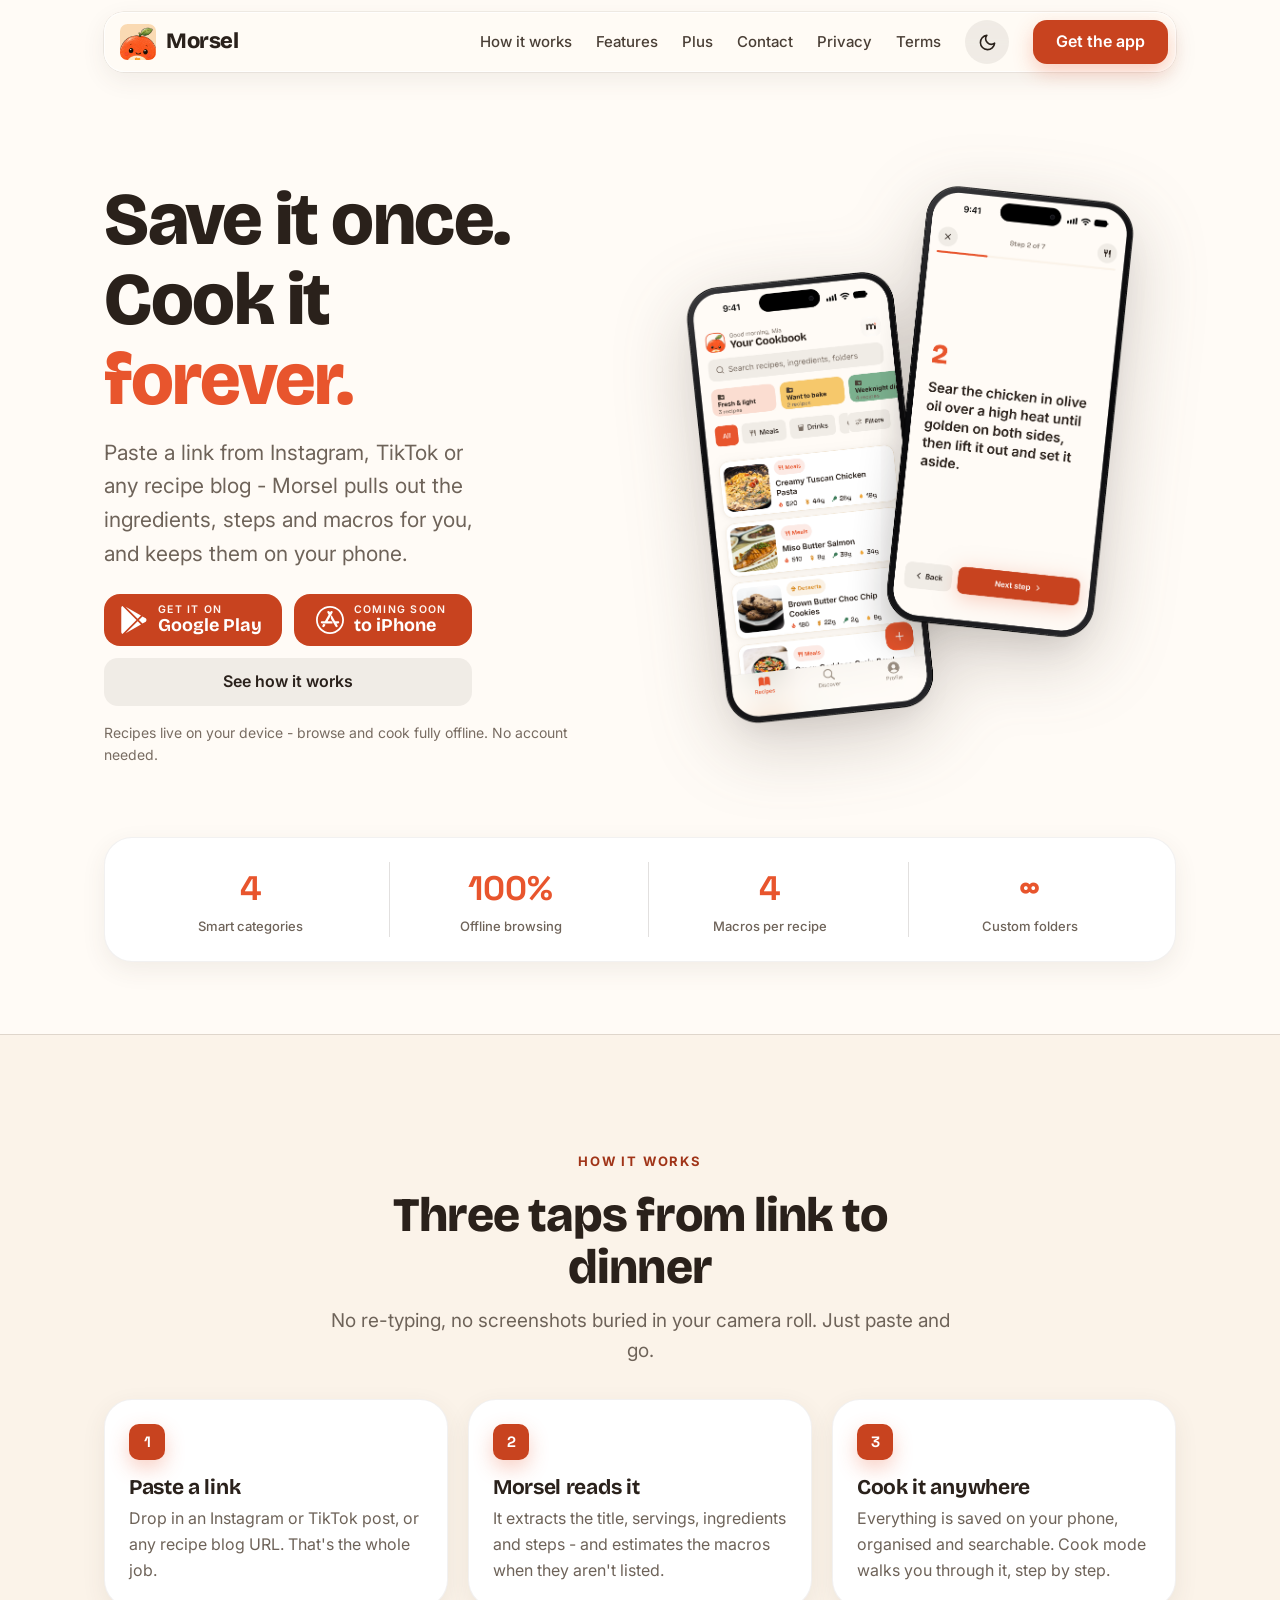
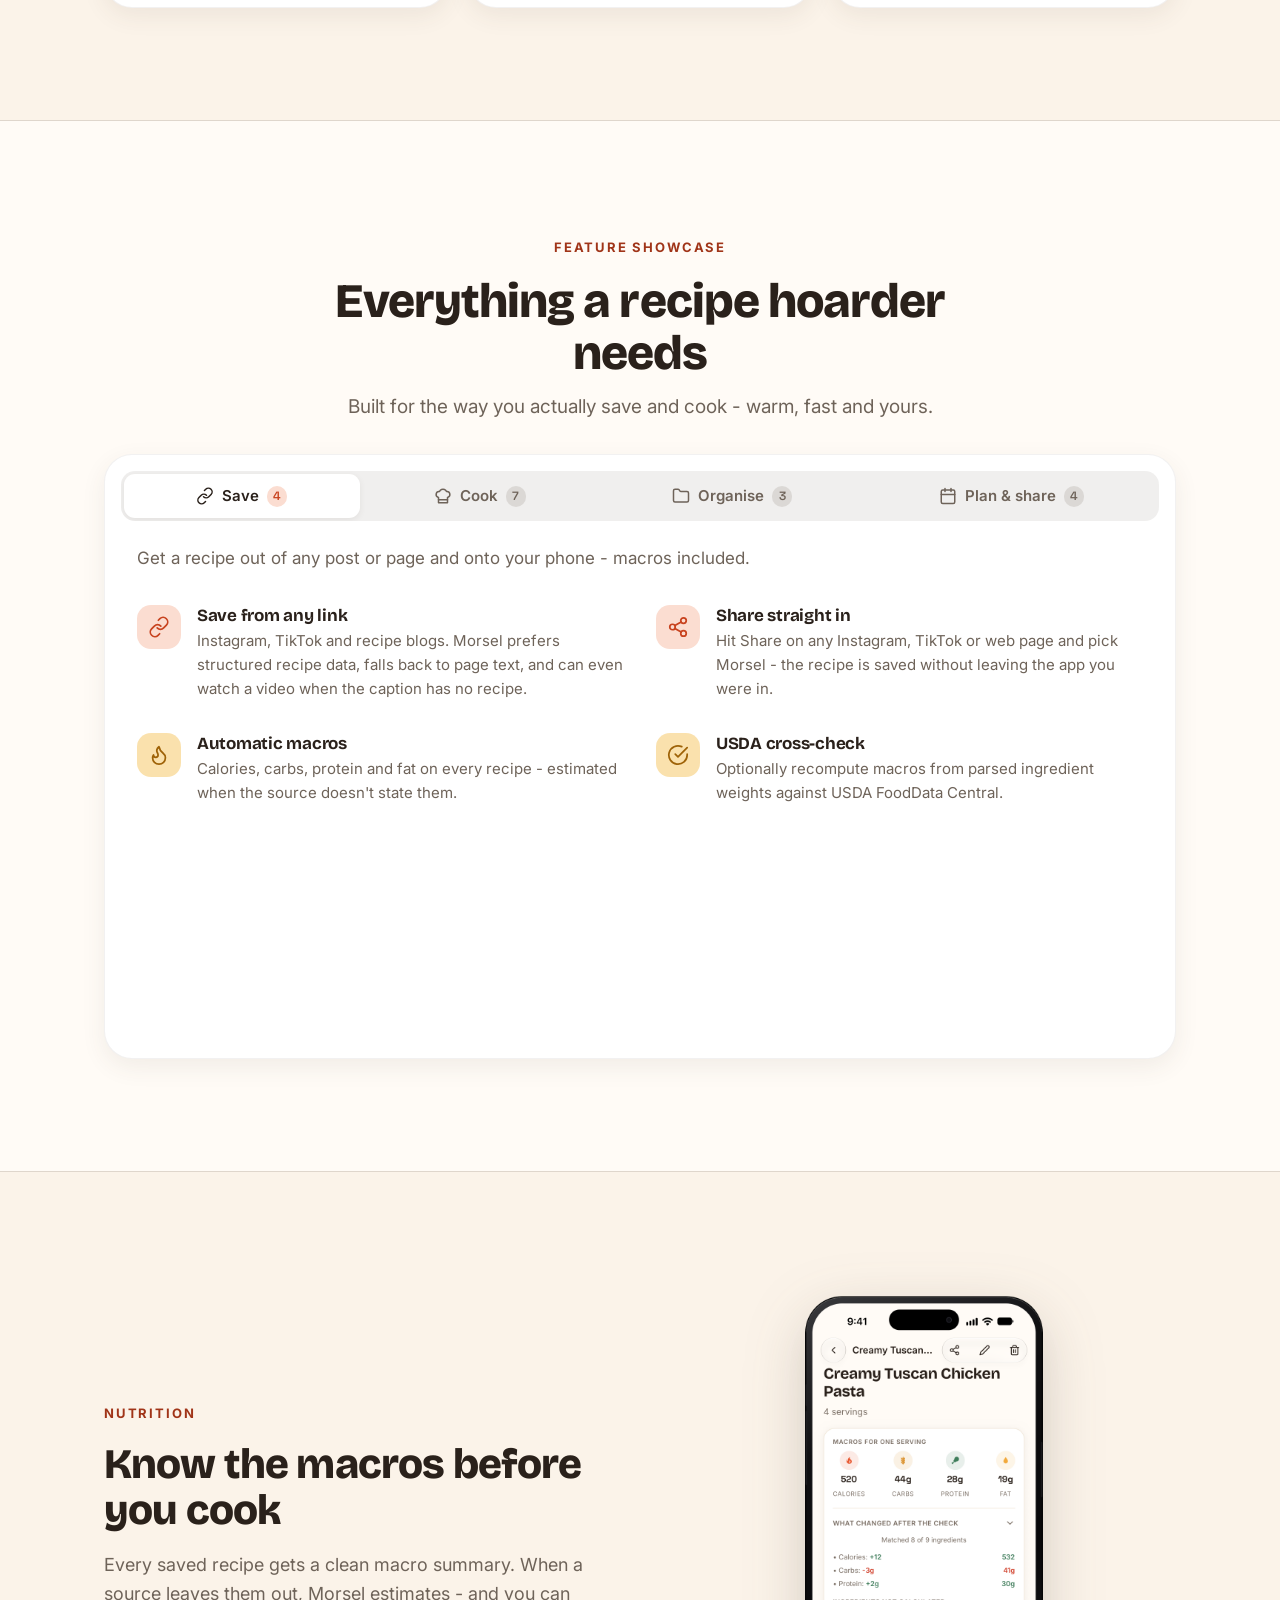
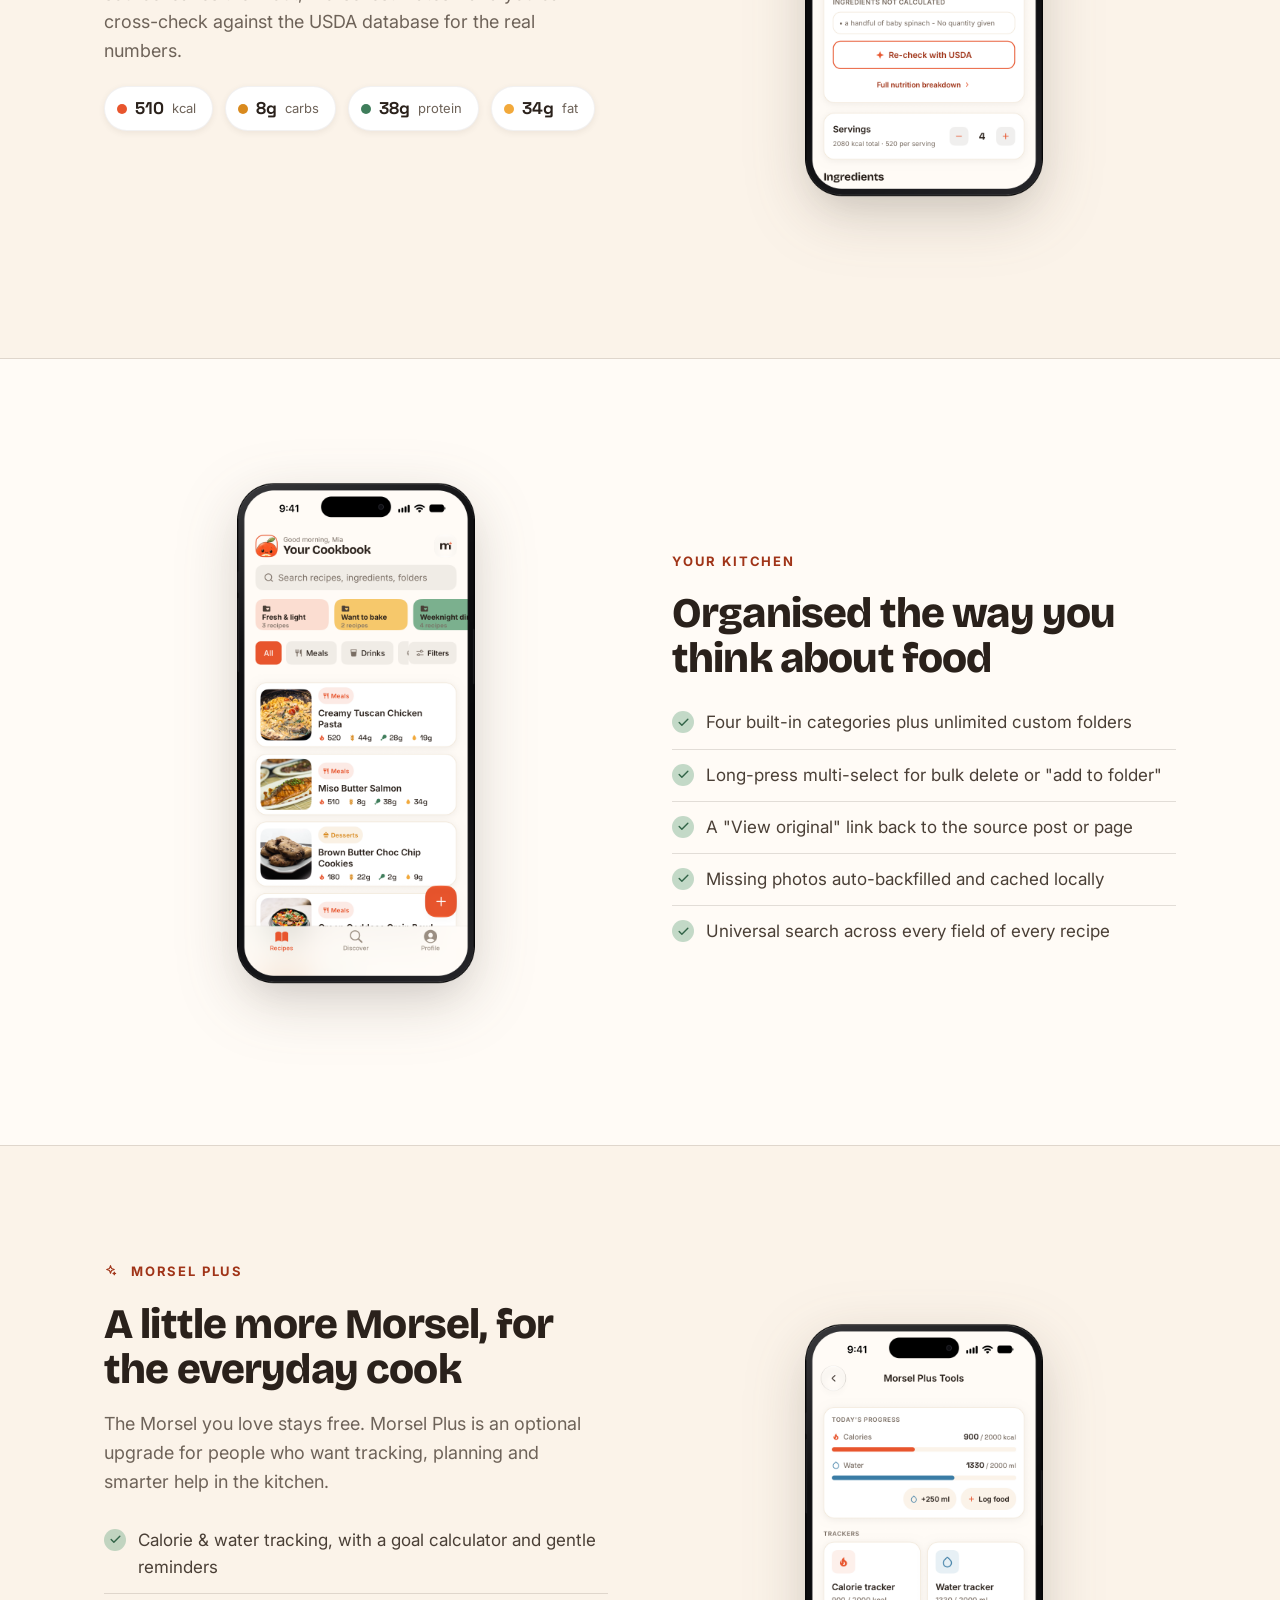
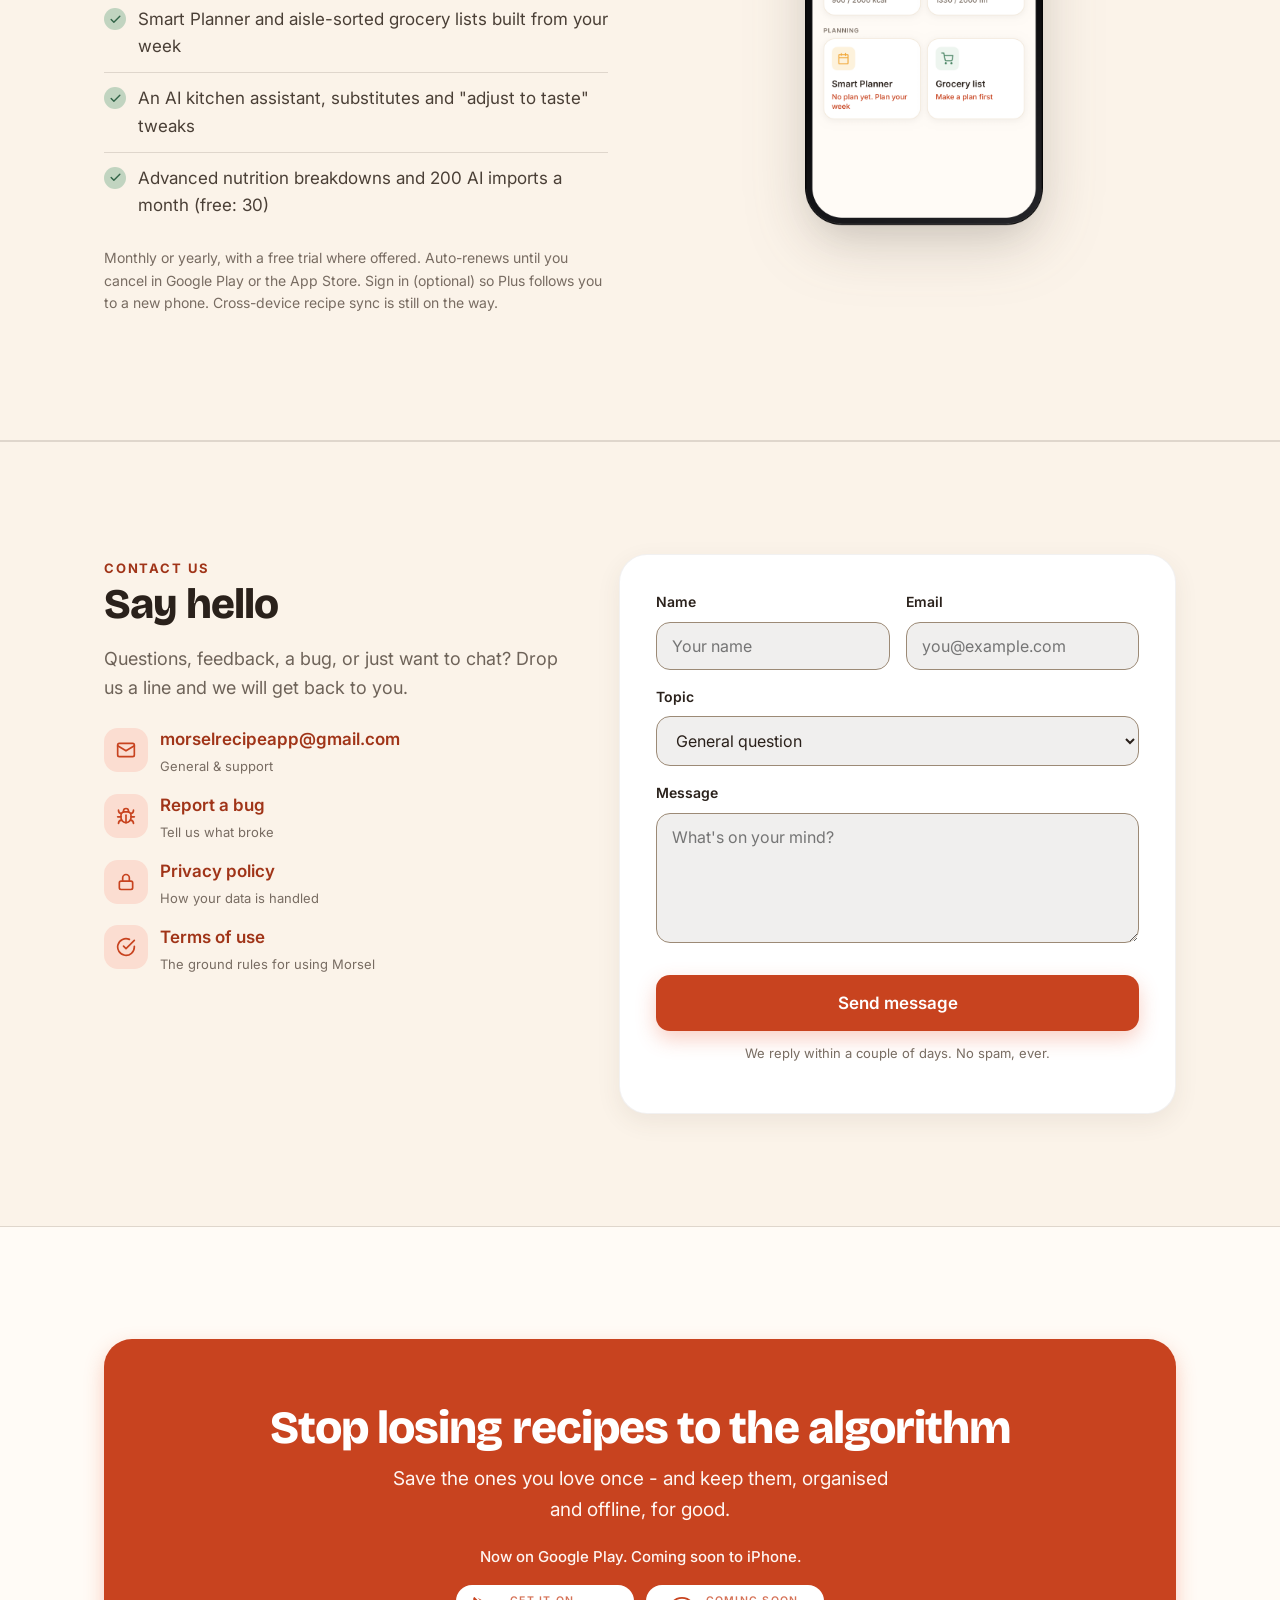
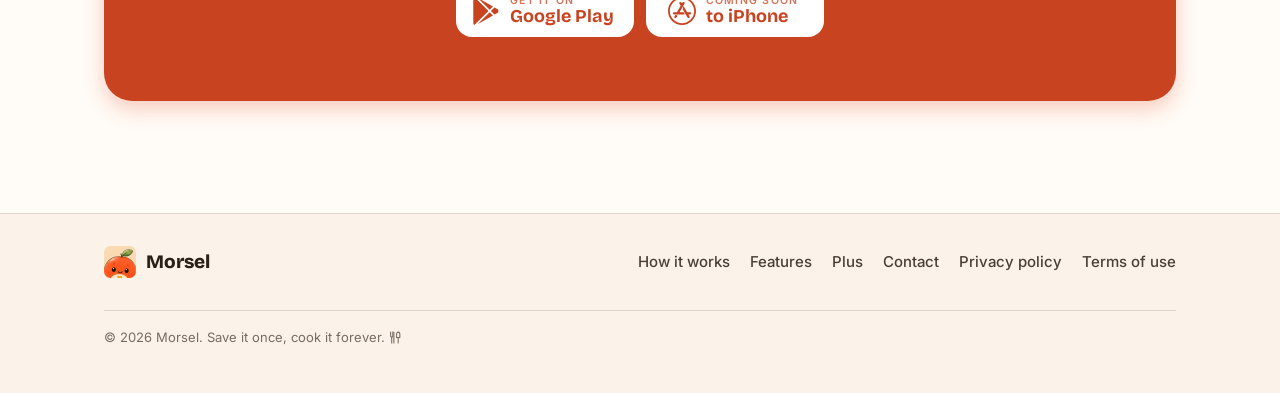
==== commit 1a37ef65: "Refresh device screenshots for redesigned app UI" ====
--- a/index.html
+++ b/index.html
@@ -377,7 +377,7 @@
           <p class="hero-note">Monthly or yearly, with a free trial where offered. Auto-renews until you cancel in Google Play or the App Store. Sign in (optional) so Plus follows you to a new phone. Cross-device recipe sync is still on the way.</p>
         </div>
         <div class="media reveal">
-          <img src="assets/img/morsel-plus.png" alt="The Morsel mascot presenting Morsel Plus" />
+          <img src="assets/img/morsel-plus.png" alt="The Morsel Plus tools screen with today's calorie and water progress, trackers and the Smart Planner" />
         </div>
       </div>
     </section>
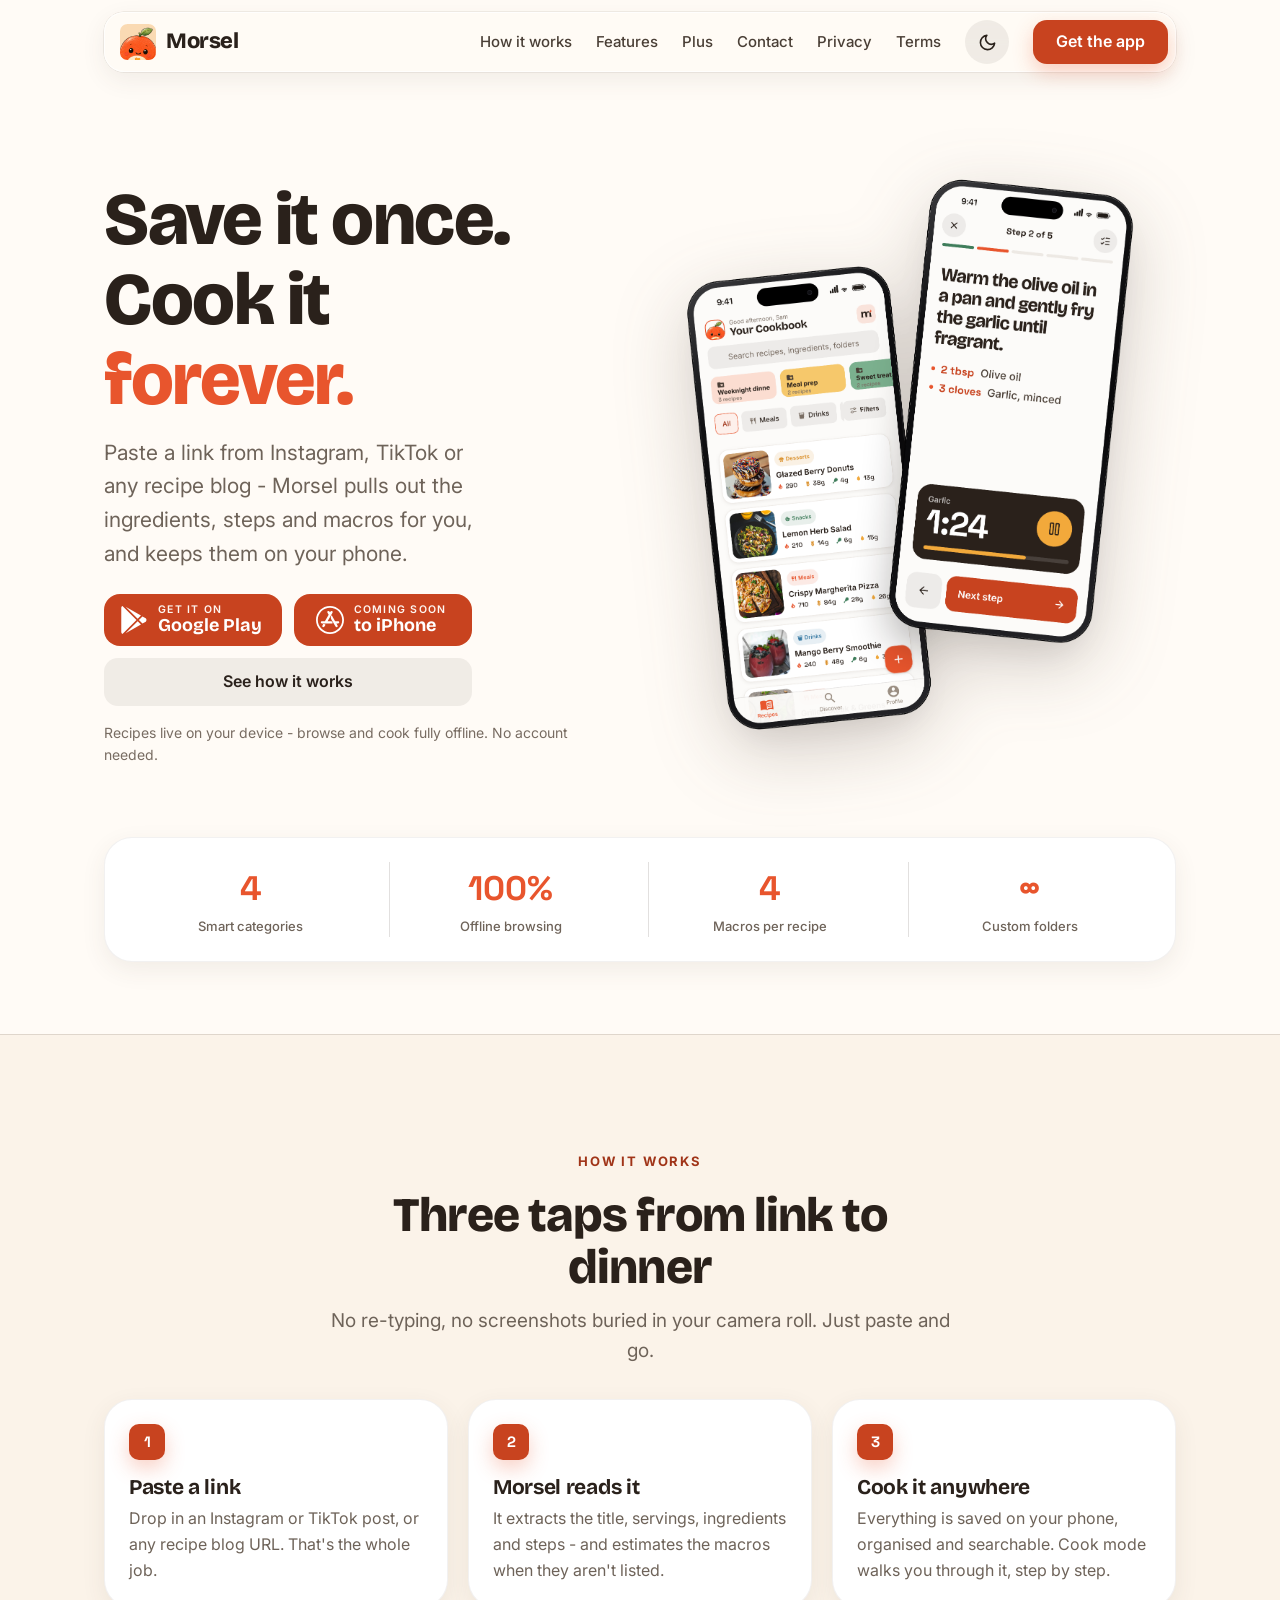
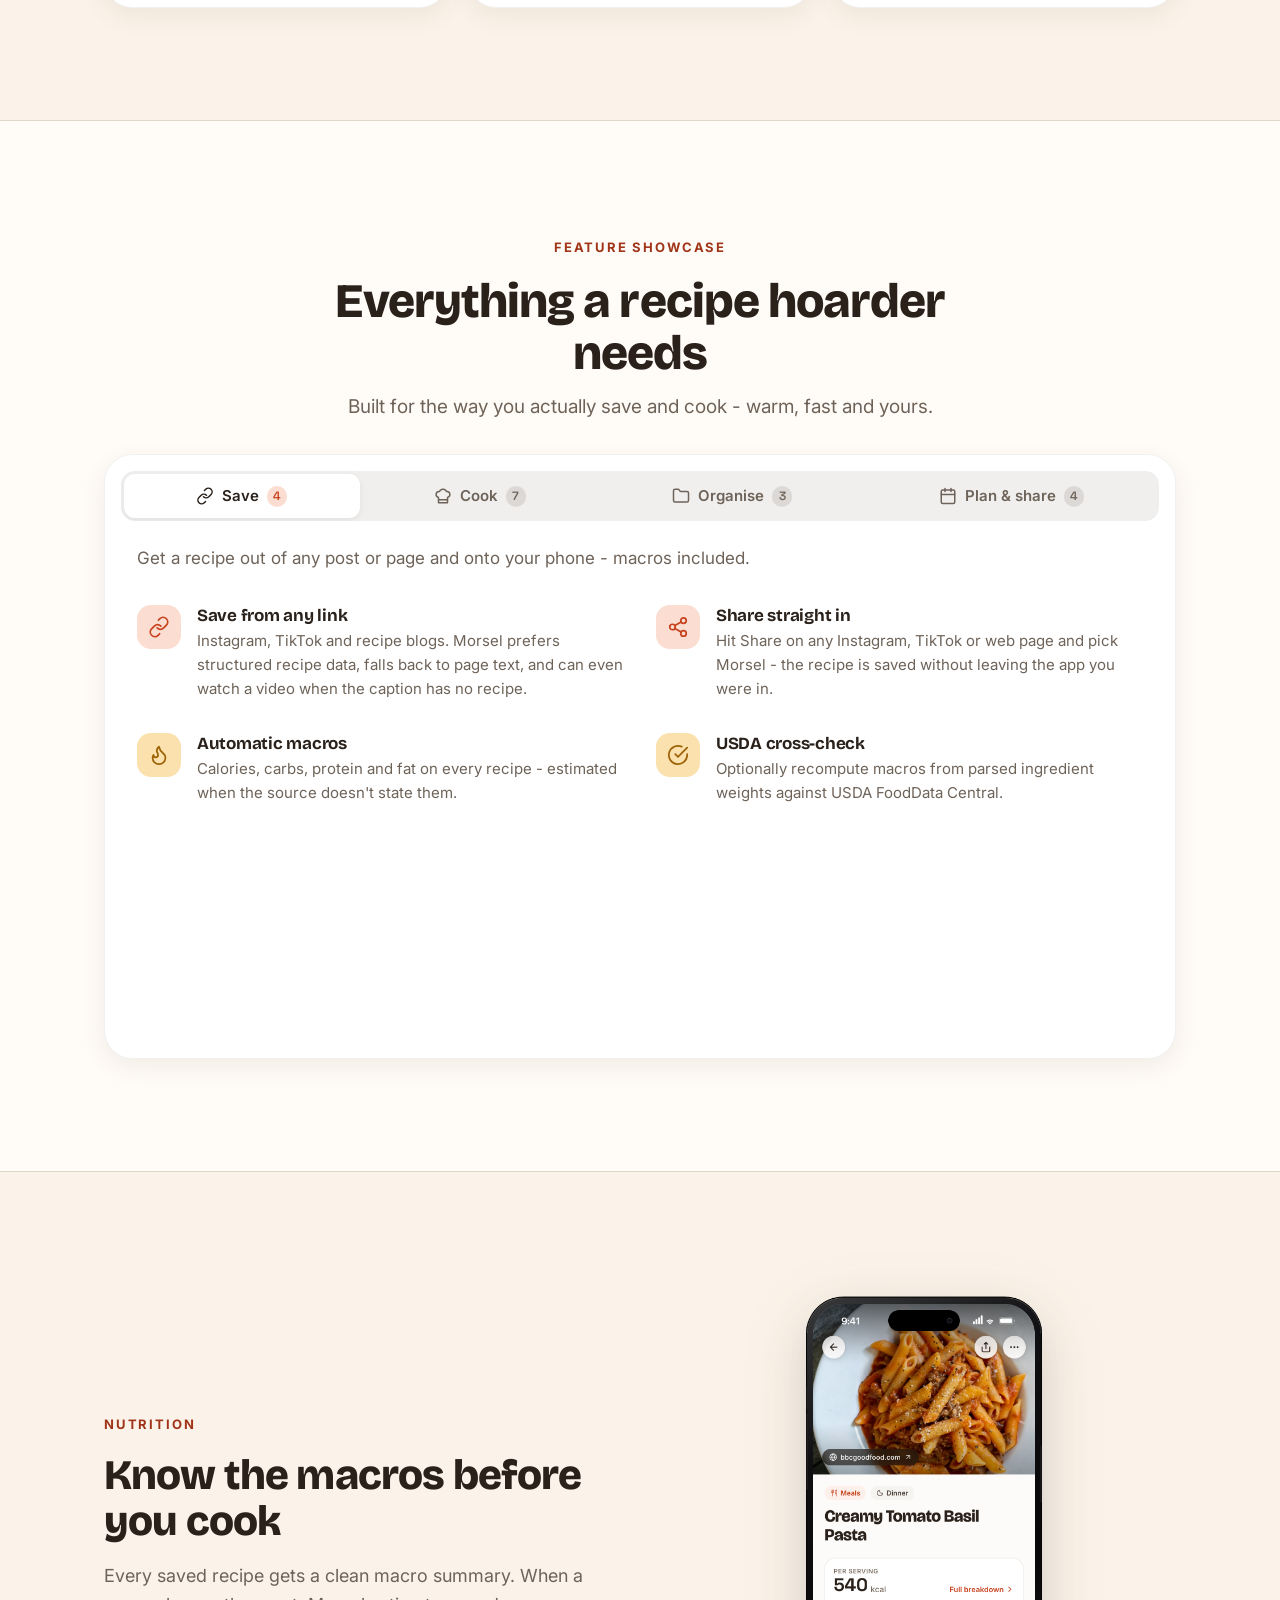
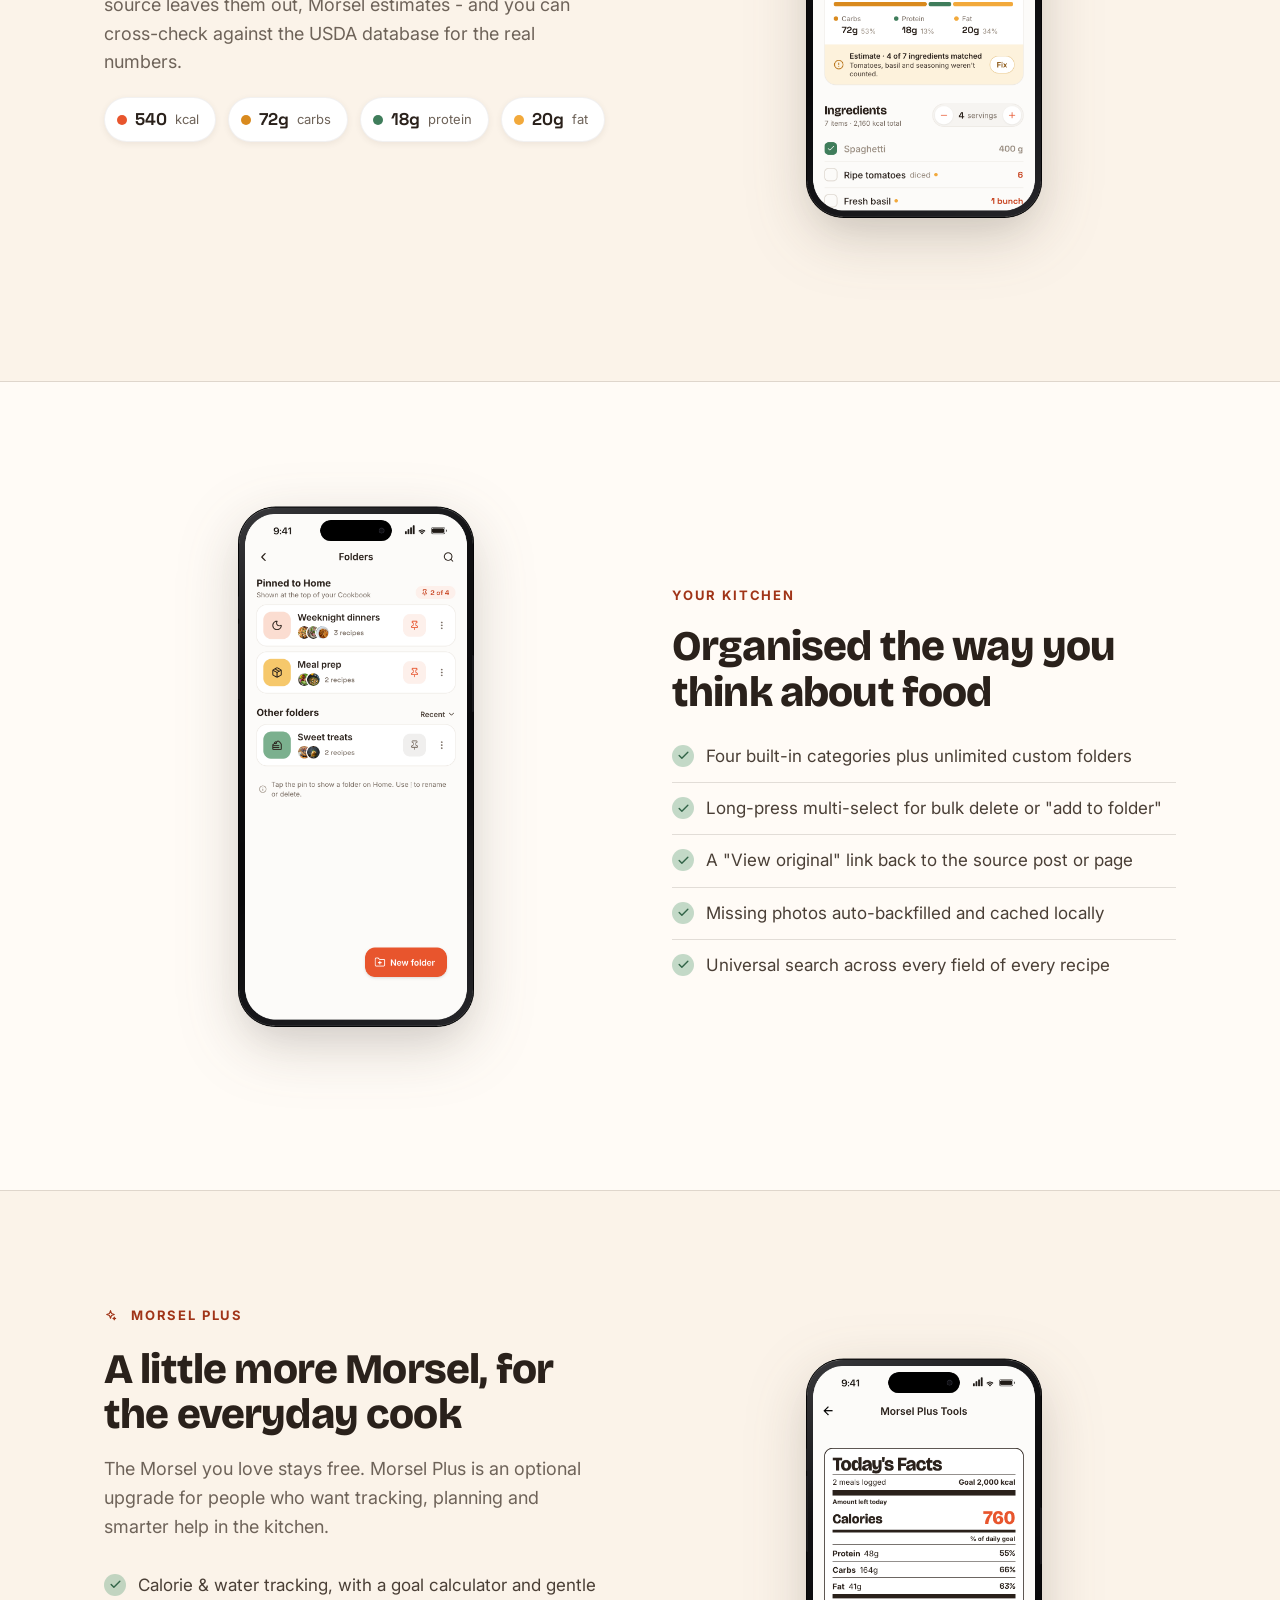
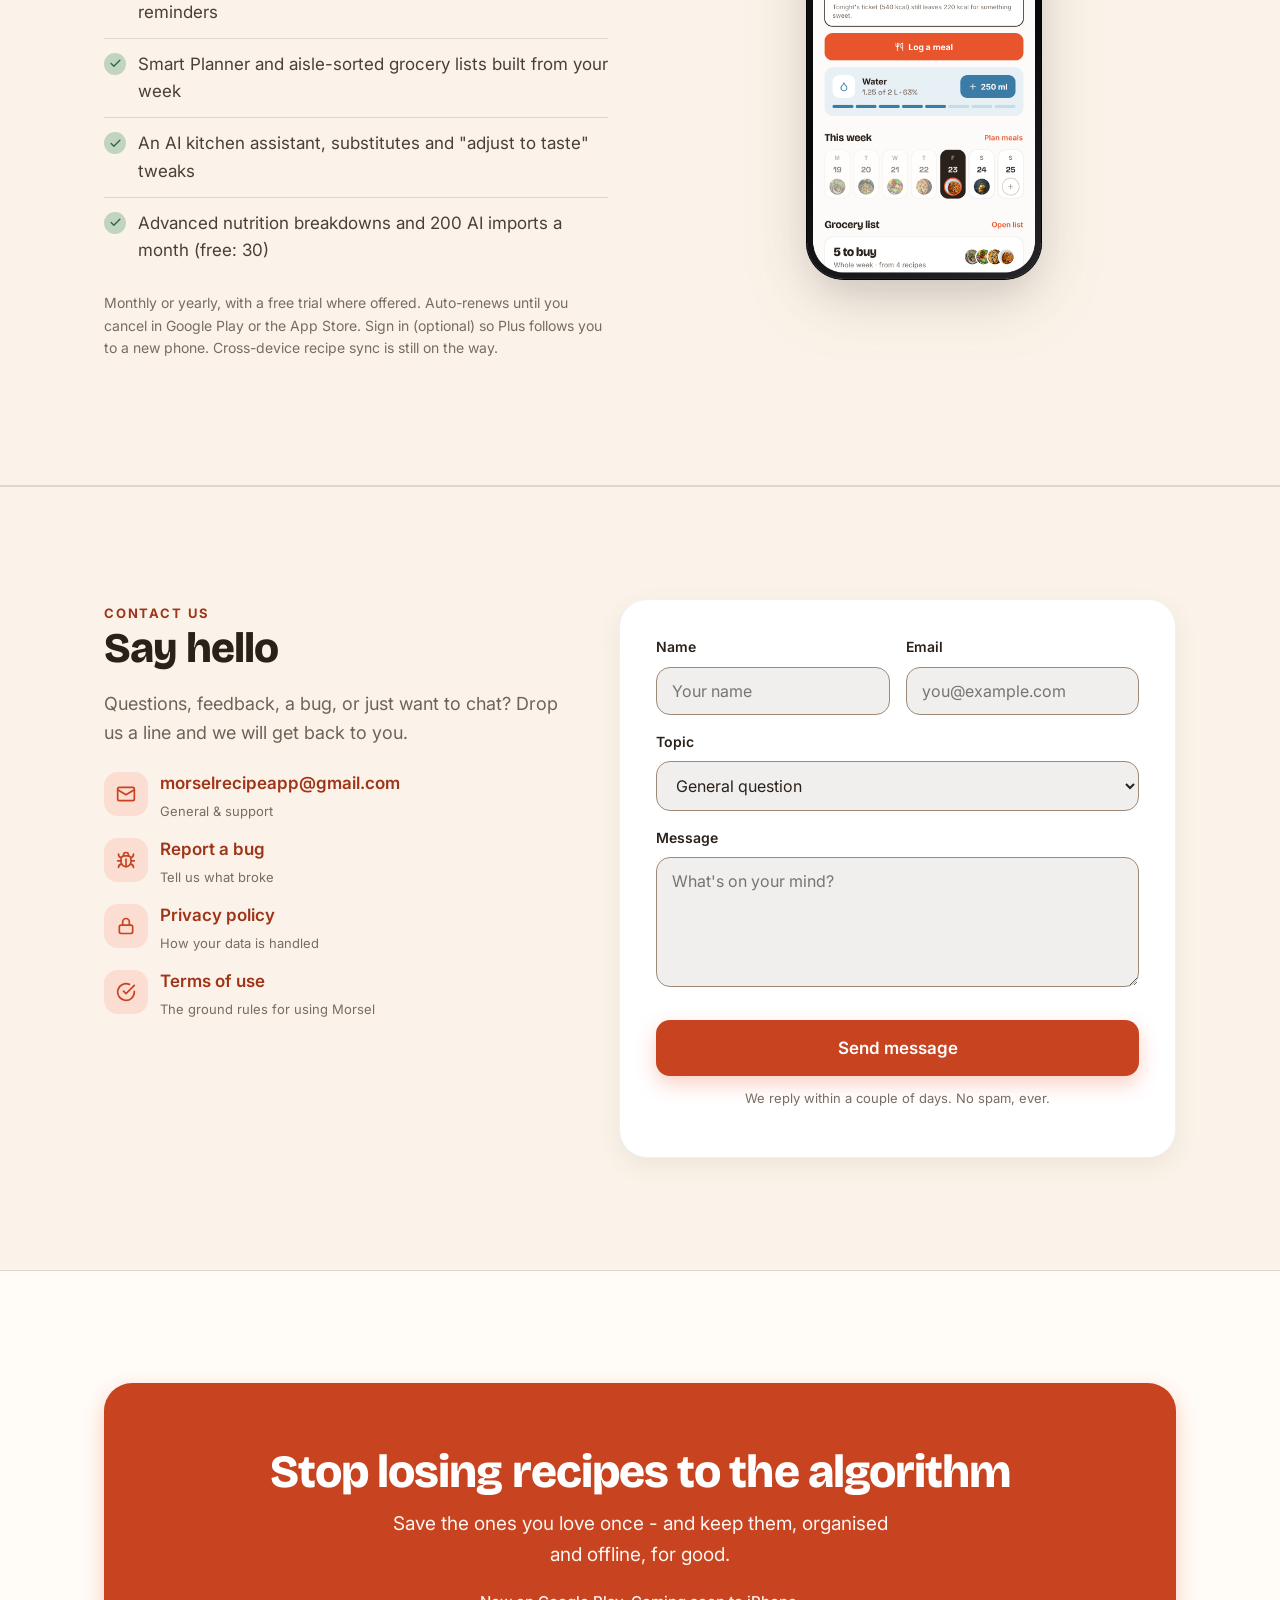
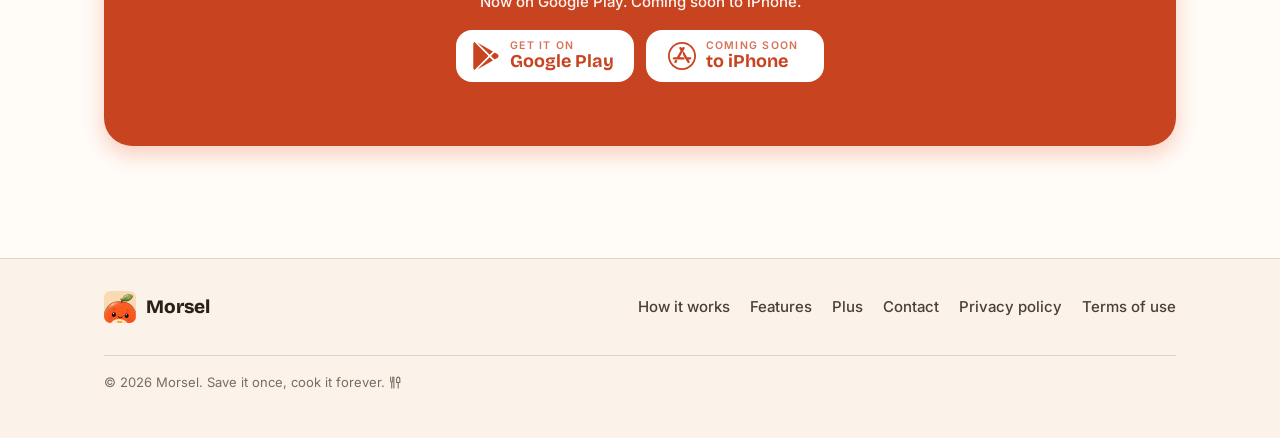
==== commit c65ab798: "Refresh website device screens from the new light designs Hero, nutrition, organise and Plus images " ====
--- a/index.html
+++ b/index.html
@@ -329,10 +329,10 @@
           <h2 style="font-size:clamp(28px,4vw,42px);margin:16px 0 12px;">Know the macros before you cook</h2>
           <p style="color:var(--muted);font-size:18px;">Every saved recipe gets a clean macro summary. When a source leaves them out, Morsel estimates - and you can cross-check against the USDA database for the real numbers.</p>
           <div class="macro-row">
-            <span class="macro cal"><span class="dot" aria-hidden="true"></span><span class="v">510</span><span class="k">kcal</span></span>
-            <span class="macro carb"><span class="dot" aria-hidden="true"></span><span class="v">8g</span><span class="k">carbs</span></span>
-            <span class="macro pro"><span class="dot" aria-hidden="true"></span><span class="v">38g</span><span class="k">protein</span></span>
-            <span class="macro fat"><span class="dot" aria-hidden="true"></span><span class="v">34g</span><span class="k">fat</span></span>
+            <span class="macro cal"><span class="dot" aria-hidden="true"></span><span class="v">540</span><span class="k">kcal</span></span>
+            <span class="macro carb"><span class="dot" aria-hidden="true"></span><span class="v">72g</span><span class="k">carbs</span></span>
+            <span class="macro pro"><span class="dot" aria-hidden="true"></span><span class="v">18g</span><span class="k">protein</span></span>
+            <span class="macro fat"><span class="dot" aria-hidden="true"></span><span class="v">20g</span><span class="k">fat</span></span>
           </div>
         </div>
         <div class="media reveal">
@@ -345,7 +345,7 @@
     <section class="section">
       <div class="wrap spotlight-grid flip">
         <div class="media reveal">
-          <img src="assets/img/morsel-organize.png" alt="Morsel home screen with folders and category filters" />
+          <img src="assets/img/morsel-organize.png" alt="The Morsel Folders screen with pinned folders shown at the top of the Cookbook" />
         </div>
         <div class="reveal">
           <span class="eyebrow">Your kitchen</span>
@@ -377,7 +377,7 @@
           <p class="hero-note">Monthly or yearly, with a free trial where offered. Auto-renews until you cancel in Google Play or the App Store. Sign in (optional) so Plus follows you to a new phone. Cross-device recipe sync is still on the way.</p>
         </div>
         <div class="media reveal">
-          <img src="assets/img/morsel-plus.png" alt="The Morsel Plus tools screen with today's calorie and water progress, trackers and the Smart Planner" />
+          <img src="assets/img/morsel-plus.png" alt="The Morsel Plus tools screen with today's calories left, water progress, the week's meals and the grocery list" />
         </div>
       </div>
     </section>
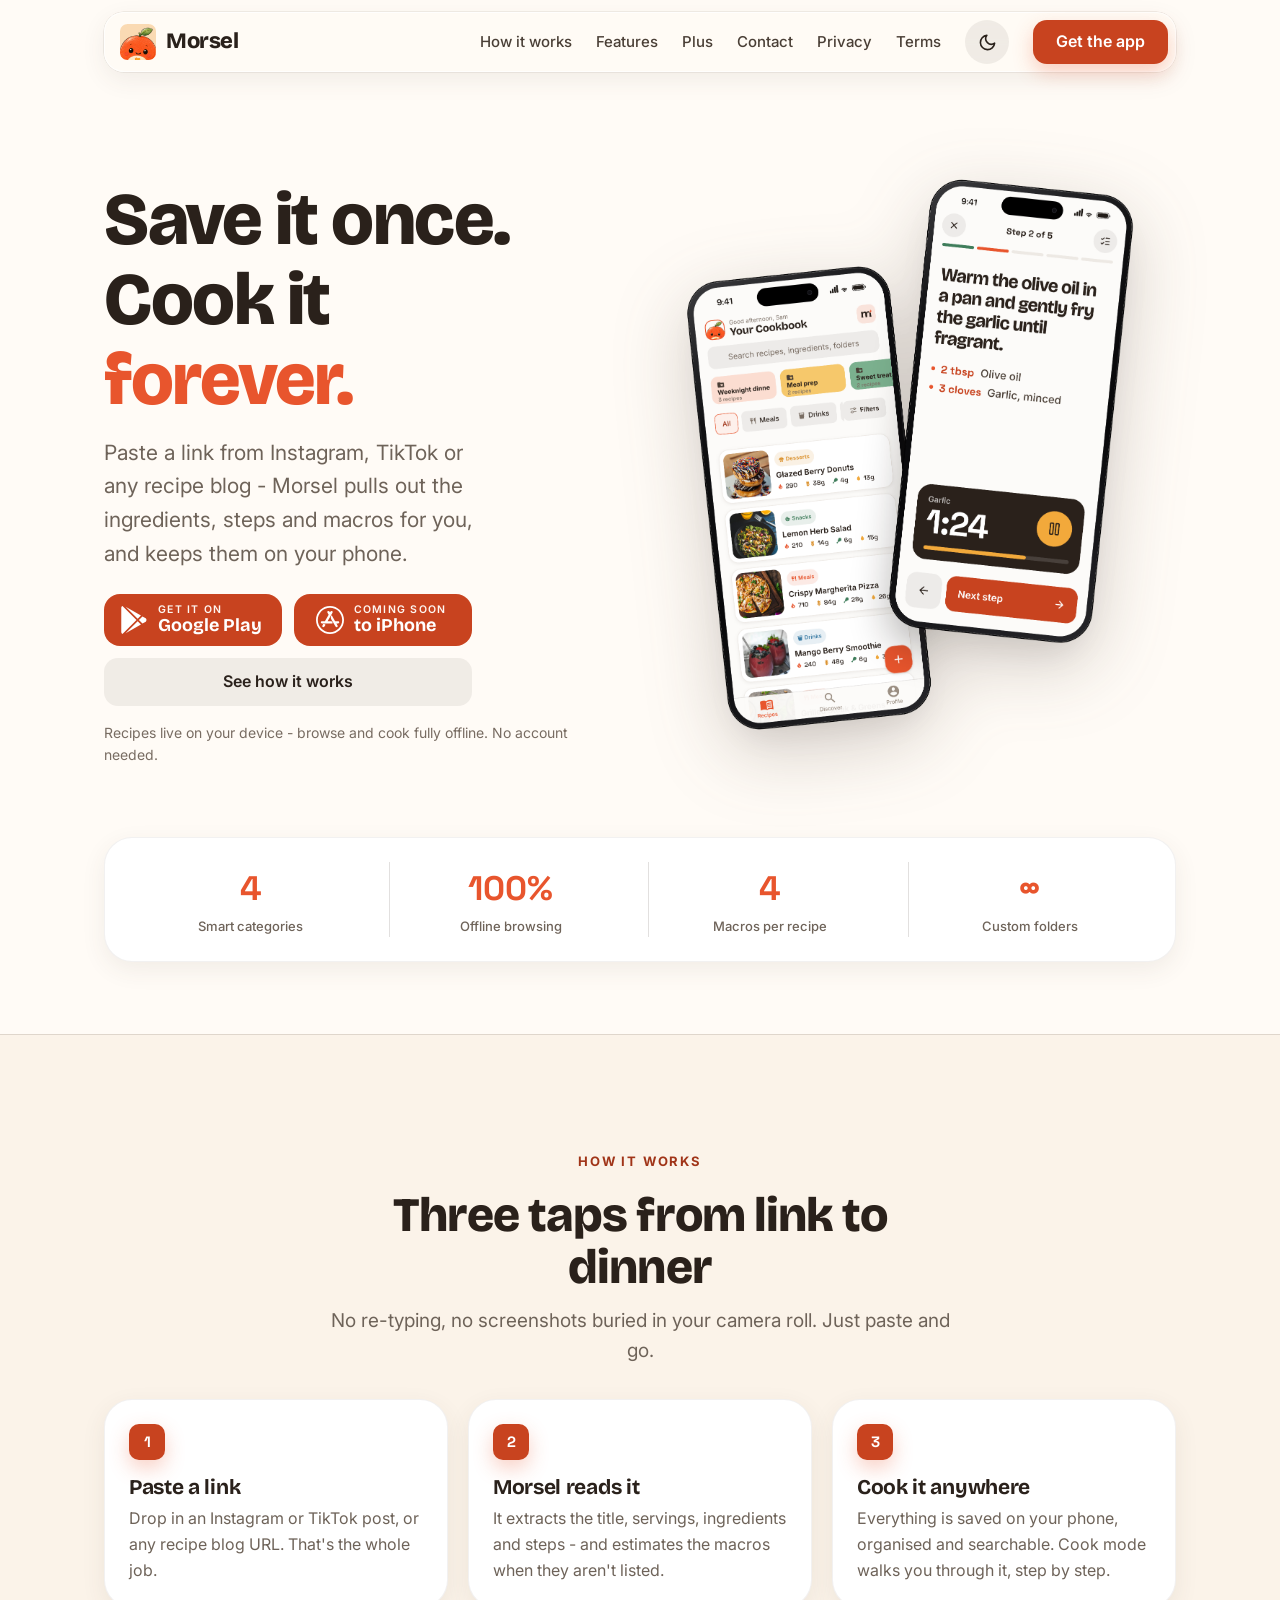
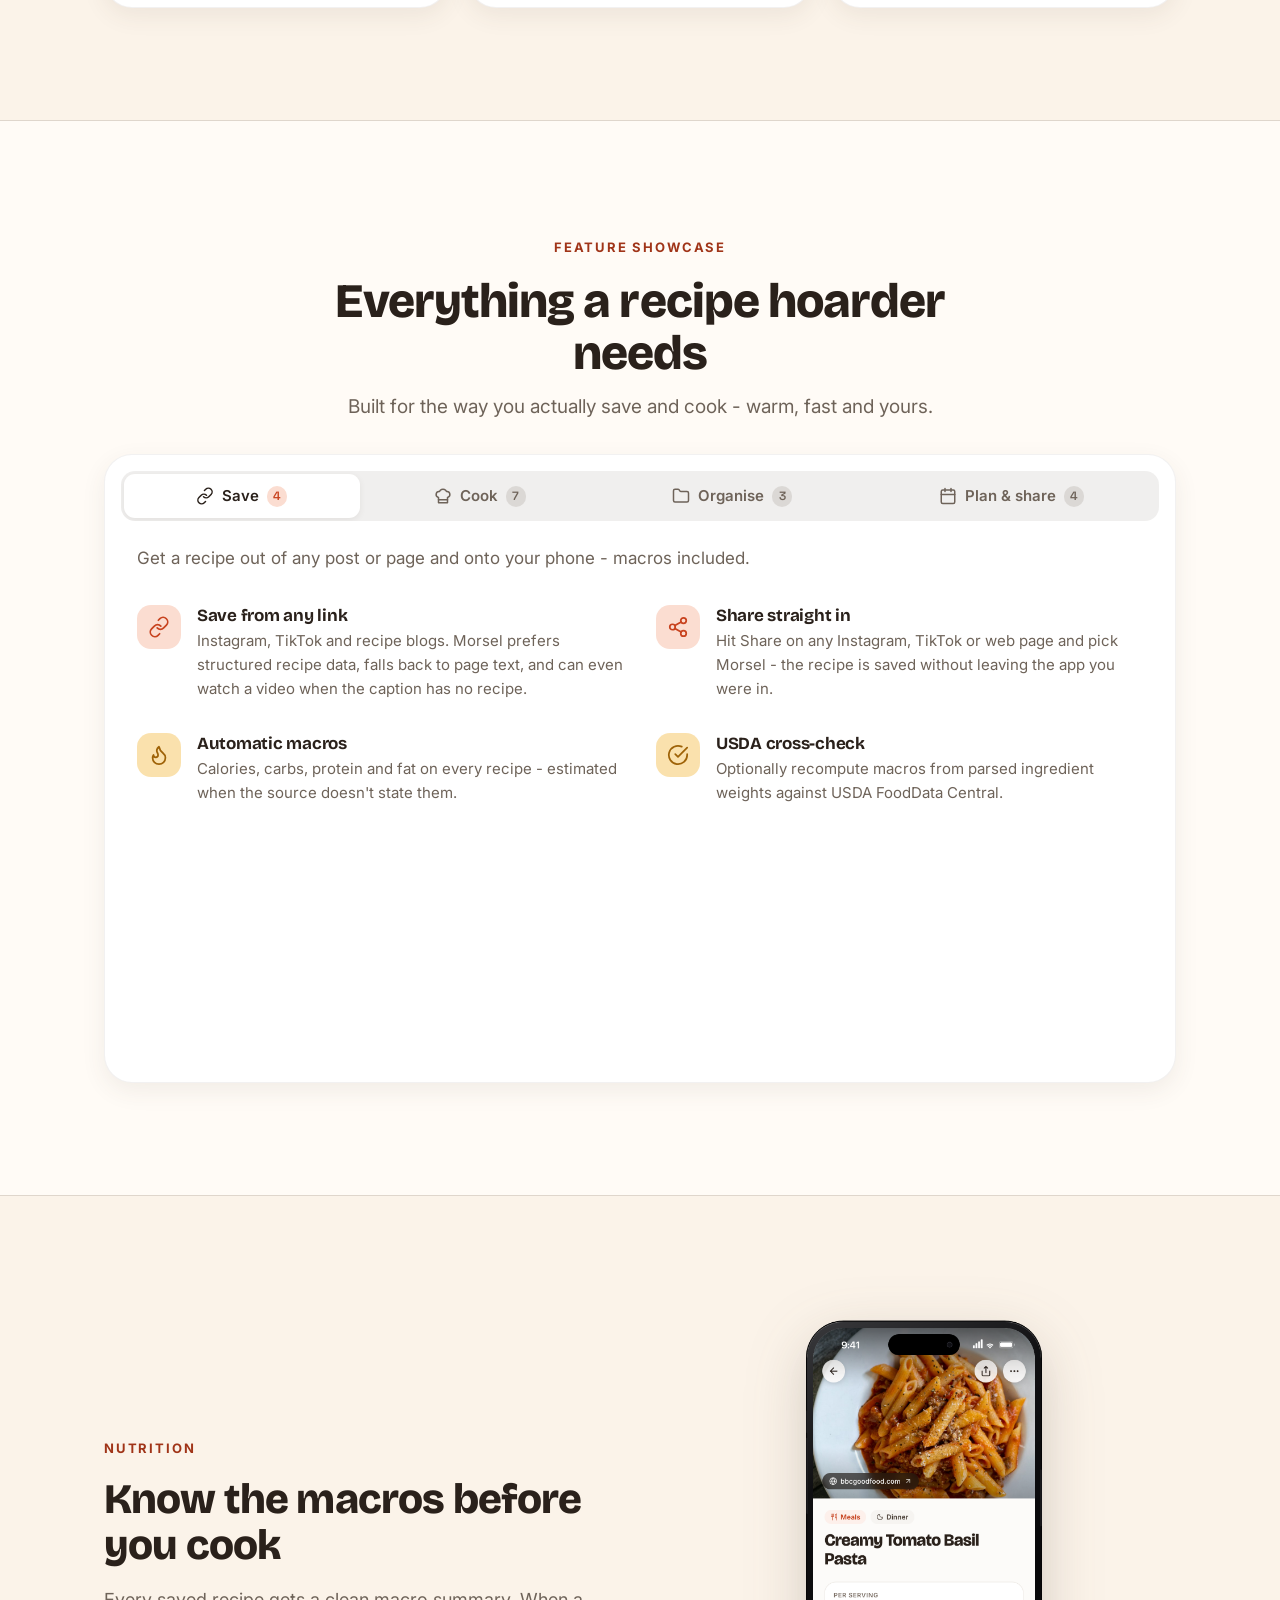
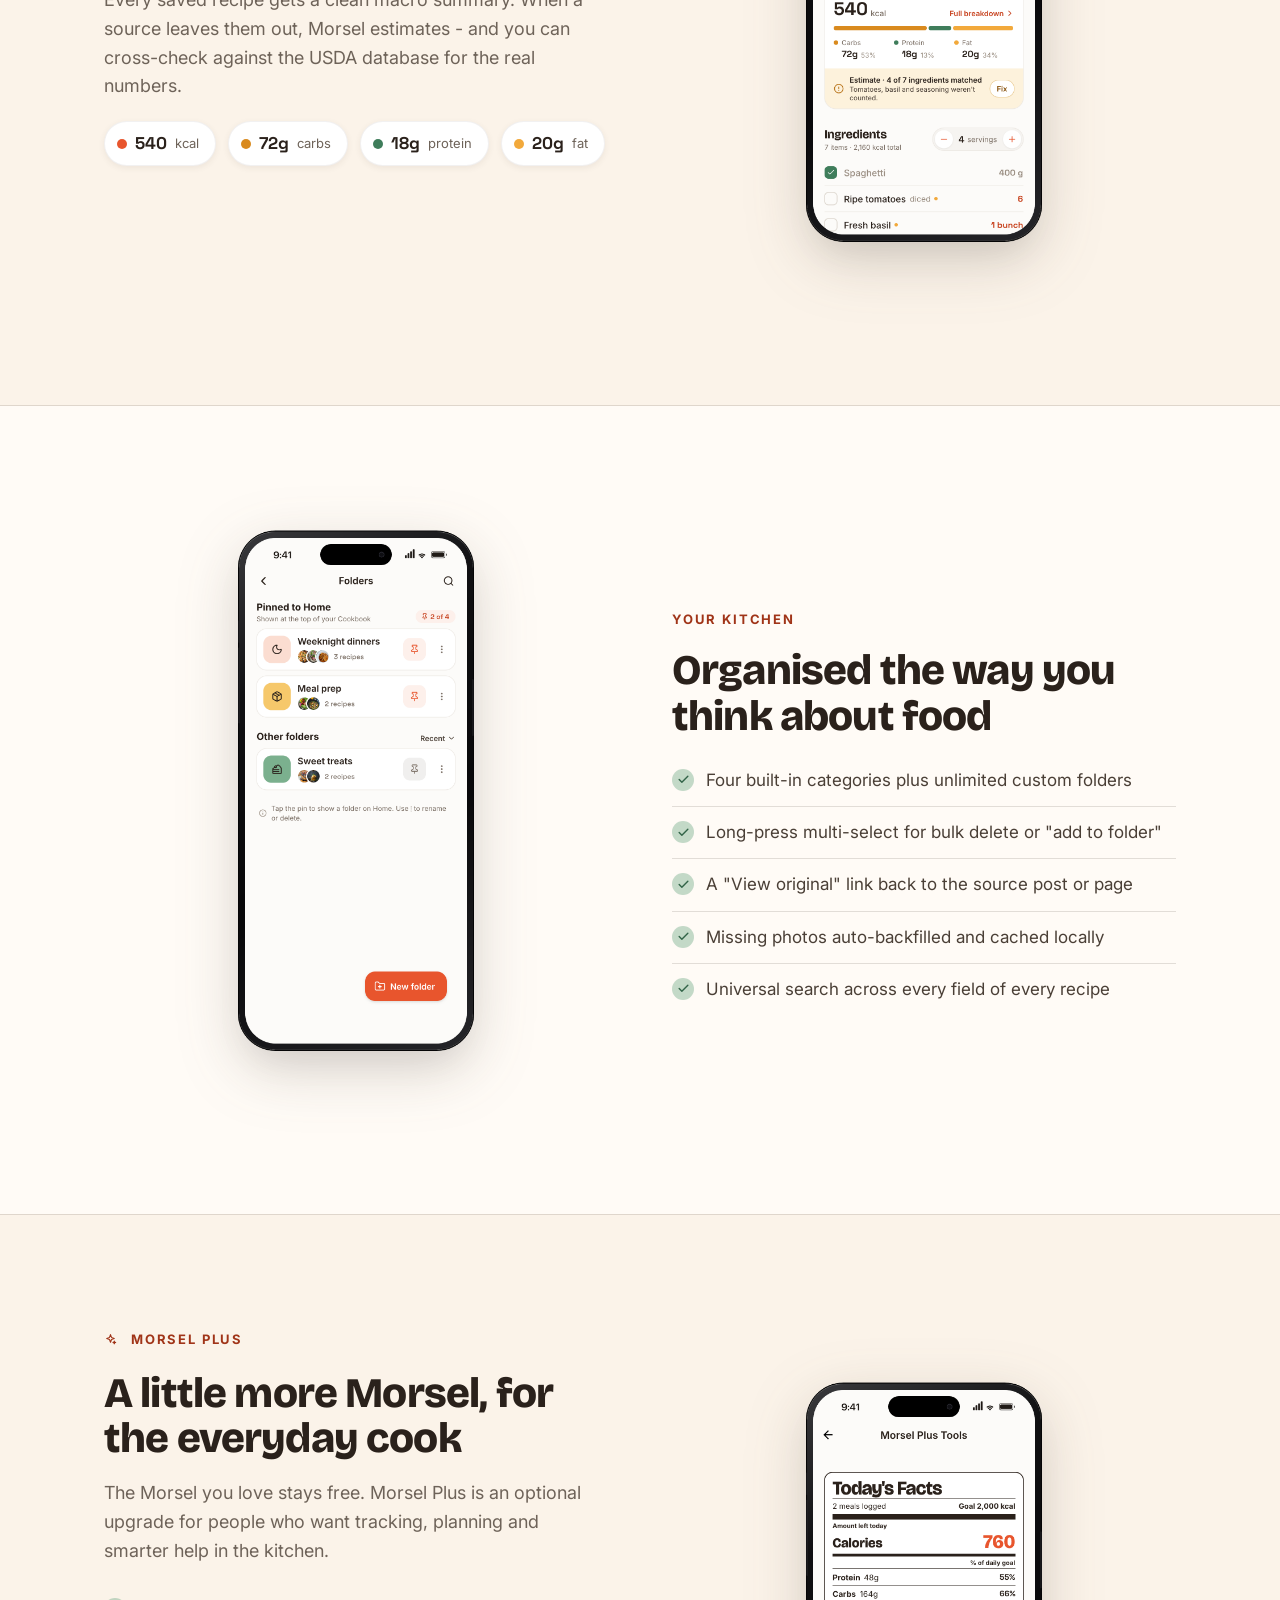
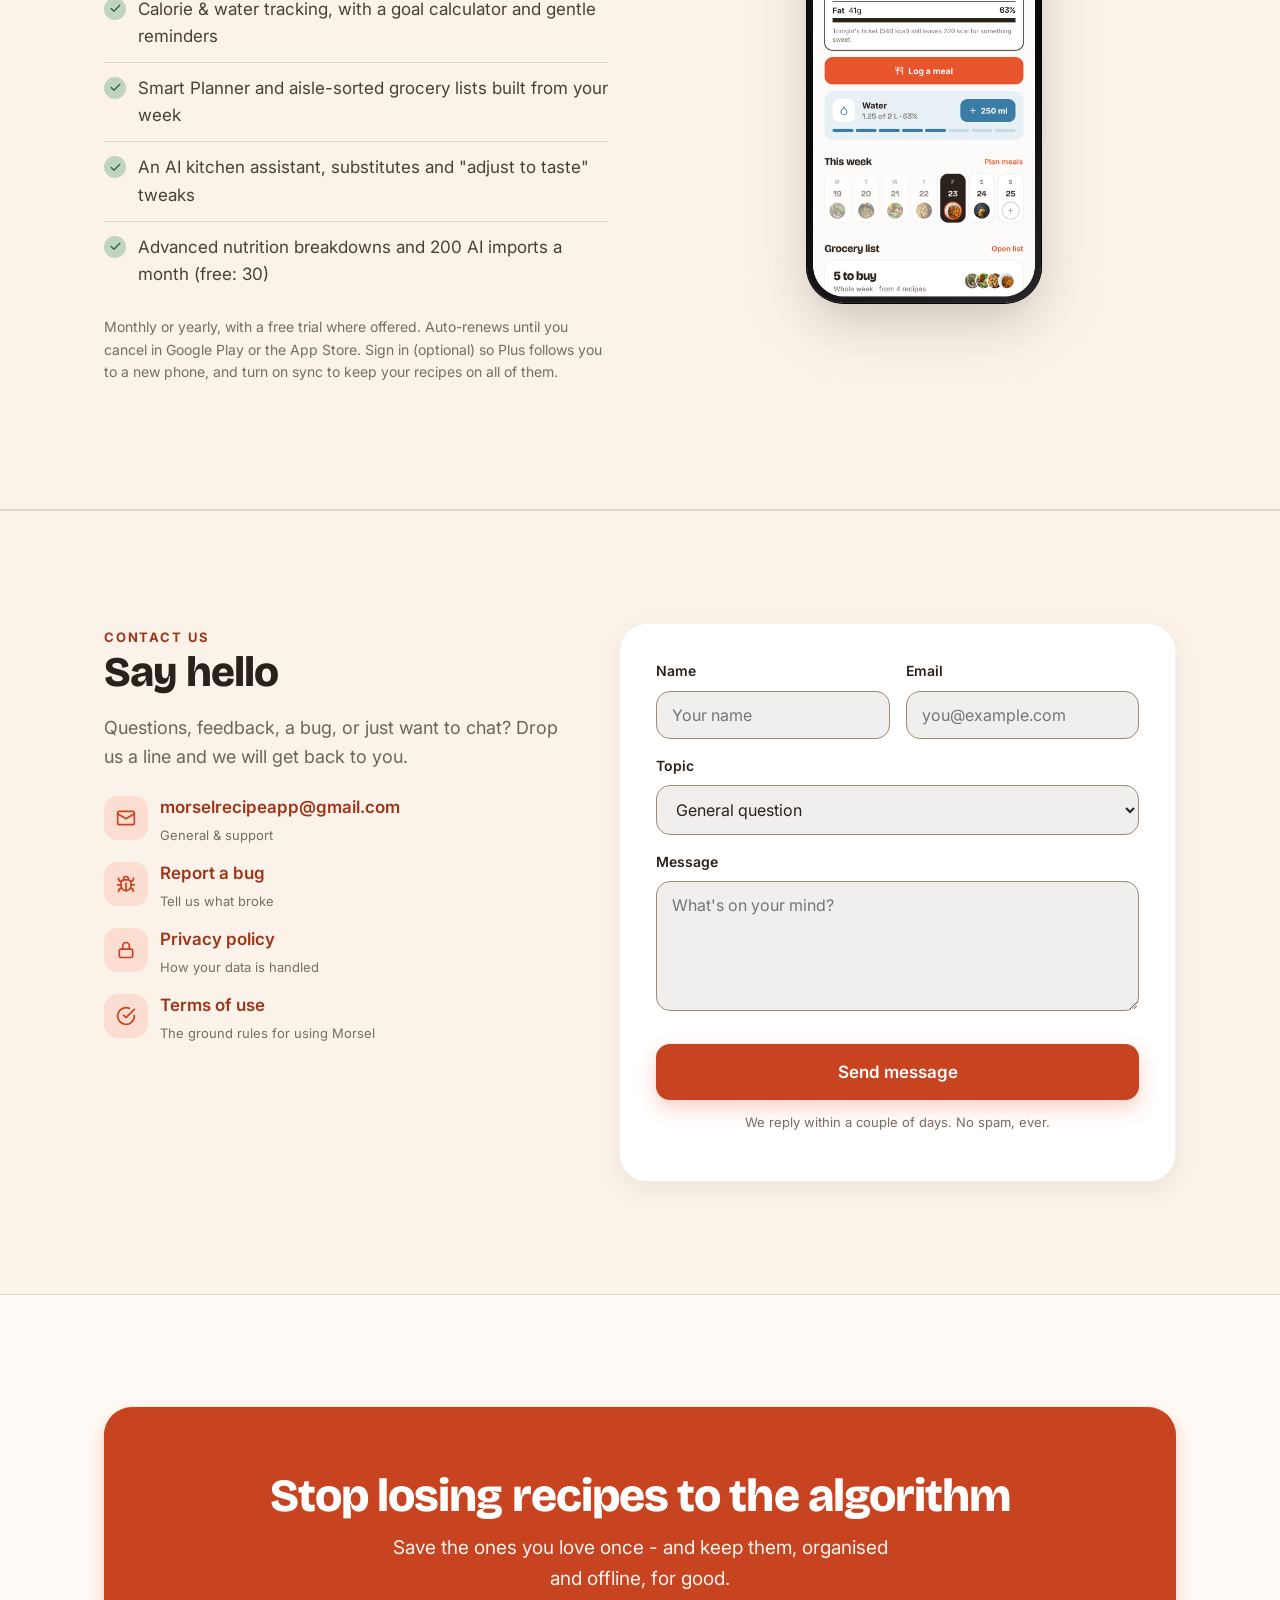
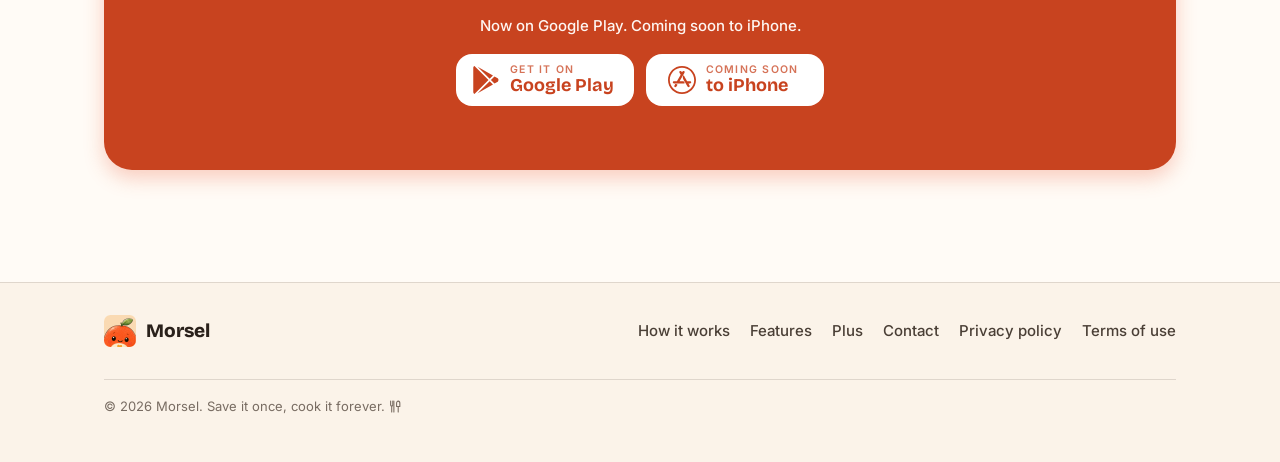
==== commit c6500846: "docs: refresh privacy policy and terms for sync, blocking, widgets, integrity checks and server wake" ====
--- a/index.html
+++ b/index.html
@@ -242,7 +242,7 @@
               <div class="frows">
                 <article class="frow">
                   <div class="ico paprika"><svg class="i"><use href="#i-chef"></use></svg></div>
-                  <div><h4>Cook mode</h4><p>A full-screen, one-step-at-a-time view with tap-to-advance zones, a progress bar and an ingredient peek.</p></div>
+                  <div><h4>Cook mode</h4><p>A full-screen, one-step-at-a-time view with tap-to-advance zones, a progress bar, an ingredient peek, and a soft chime when a step timer runs out.</p></div>
                 </article>
                 <article class="frow">
                   <div class="ico basil"><svg class="i"><use href="#i-scale"></use></svg></div>
@@ -287,7 +287,7 @@
                 </article>
                 <article class="frow">
                   <div class="ico sand"><svg class="i"><use href="#i-download"></use></svg></div>
-                  <div><h4>Backup &amp; restore</h4><p>Your cookbook is mirrored automatically, and you can export one backup file to Files or Drive and import it on a new phone.</p></div>
+                  <div><h4>Backup &amp; restore</h4><p>Your cookbook is mirrored automatically, and you can export one backup file to Files or Drive and import it on a new phone. With Morsel Plus, you can also turn on sync to keep your recipes, folders and photos on every phone you sign in on.</p></div>
                 </article>
               </div>
             </div>
@@ -308,7 +308,7 @@
                 </article>
                 <article class="frow">
                   <div class="ico paprika"><svg class="i"><use href="#i-droplet"></use></svg></div>
-                  <div><h4>Calories &amp; water <span class="plus-tag">Plus</span></h4><p>Log what you eat - by hand or straight from a saved recipe - and what you drink, against daily goals, with a progress card on your home screen.</p></div>
+                  <div><h4>Calories &amp; water <span class="plus-tag">Plus</span></h4><p>Log what you eat - by hand or straight from a saved recipe - and what you drink, against daily goals, with widgets for calories, water and your grocery list on your home screen.</p></div>
                 </article>
                 <article class="frow">
                   <div class="ico basil"><svg class="i"><use href="#i-users"></use></svg></div>
@@ -374,7 +374,7 @@
             <li><span class="check"><svg class="i"><use href="#i-check"></use></svg></span> An AI kitchen assistant, substitutes and "adjust to taste" tweaks</li>
             <li><span class="check"><svg class="i"><use href="#i-check"></use></svg></span> Advanced nutrition breakdowns and 200 AI imports a month (free: 30)</li>
           </ul>
-          <p class="hero-note">Monthly or yearly, with a free trial where offered. Auto-renews until you cancel in Google Play or the App Store. Sign in (optional) so Plus follows you to a new phone. Cross-device recipe sync is still on the way.</p>
+          <p class="hero-note">Monthly or yearly, with a free trial where offered. Auto-renews until you cancel in Google Play or the App Store. Sign in (optional) so Plus follows you to a new phone, and turn on sync to keep your recipes on all of them.</p>
         </div>
         <div class="media reveal">
           <img src="assets/img/morsel-plus.png" alt="The Morsel Plus tools screen with today's calories left, water progress, the week's meals and the grocery list" />
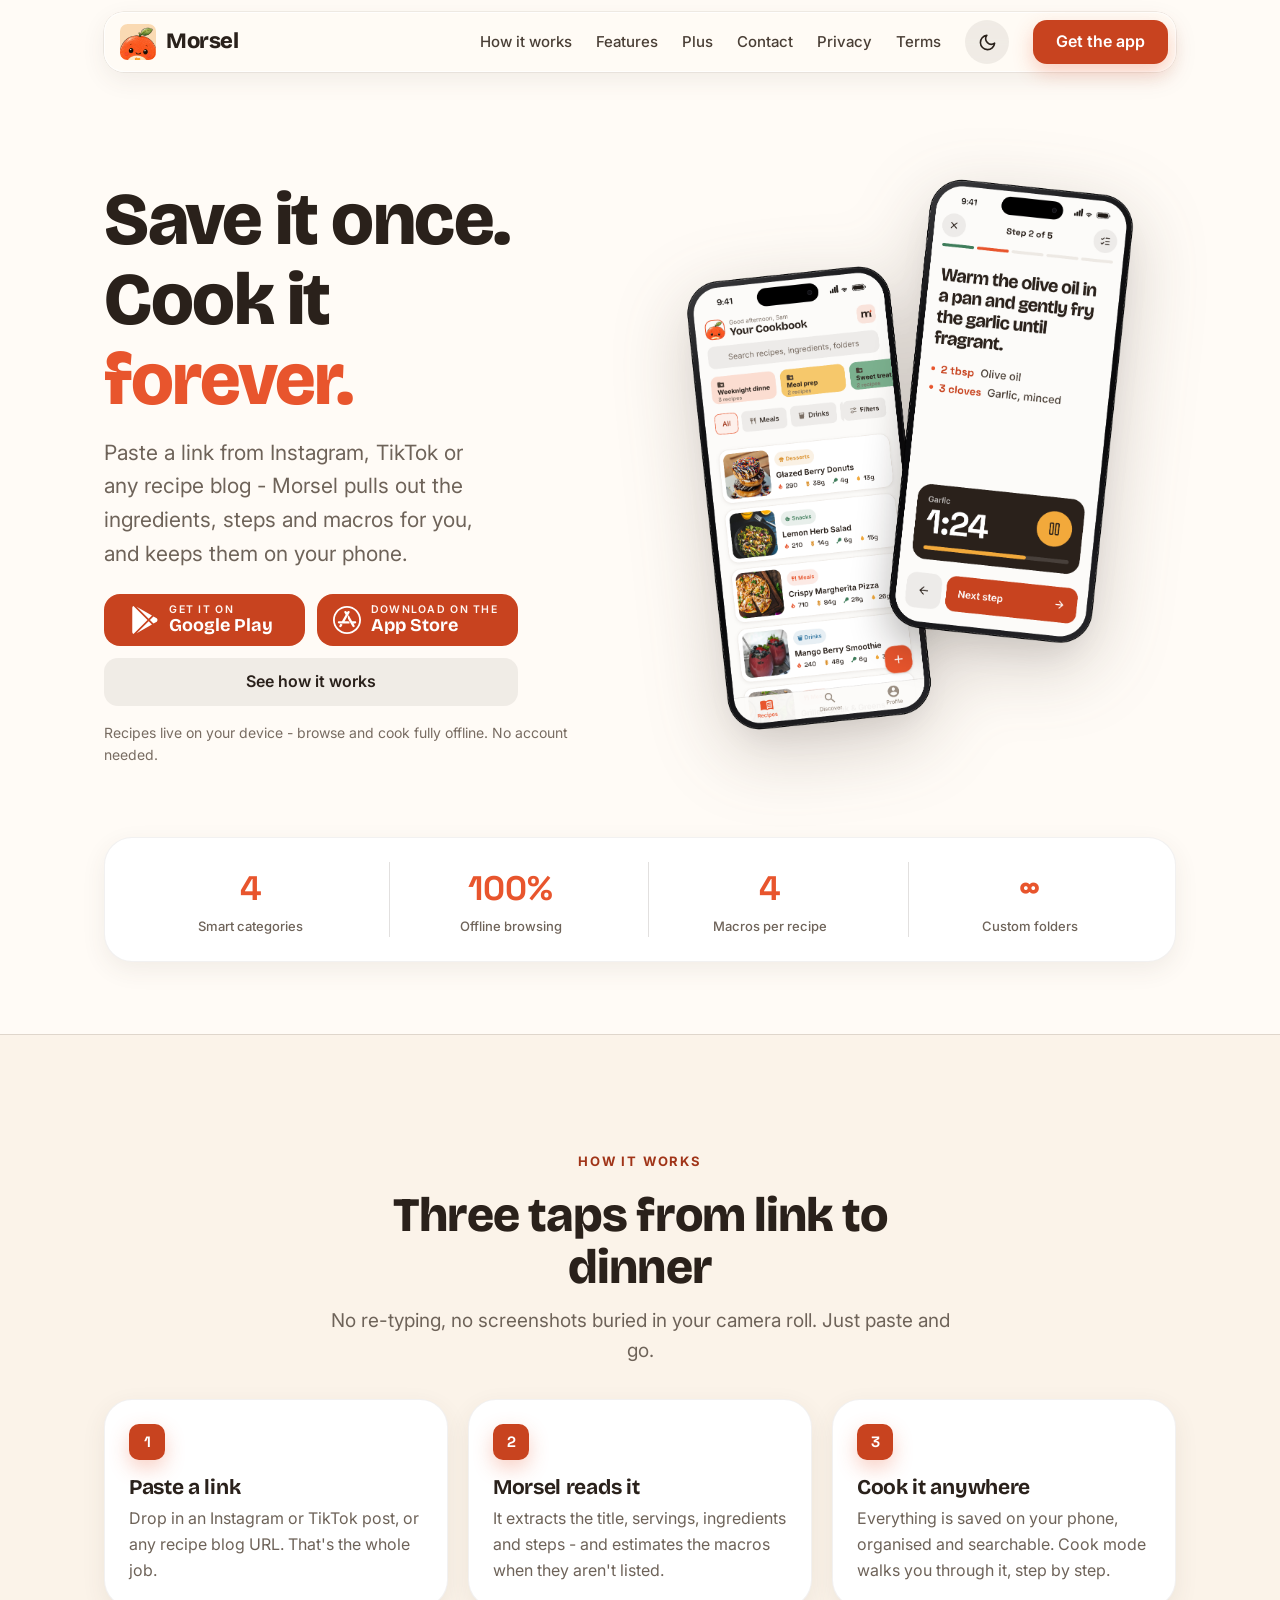
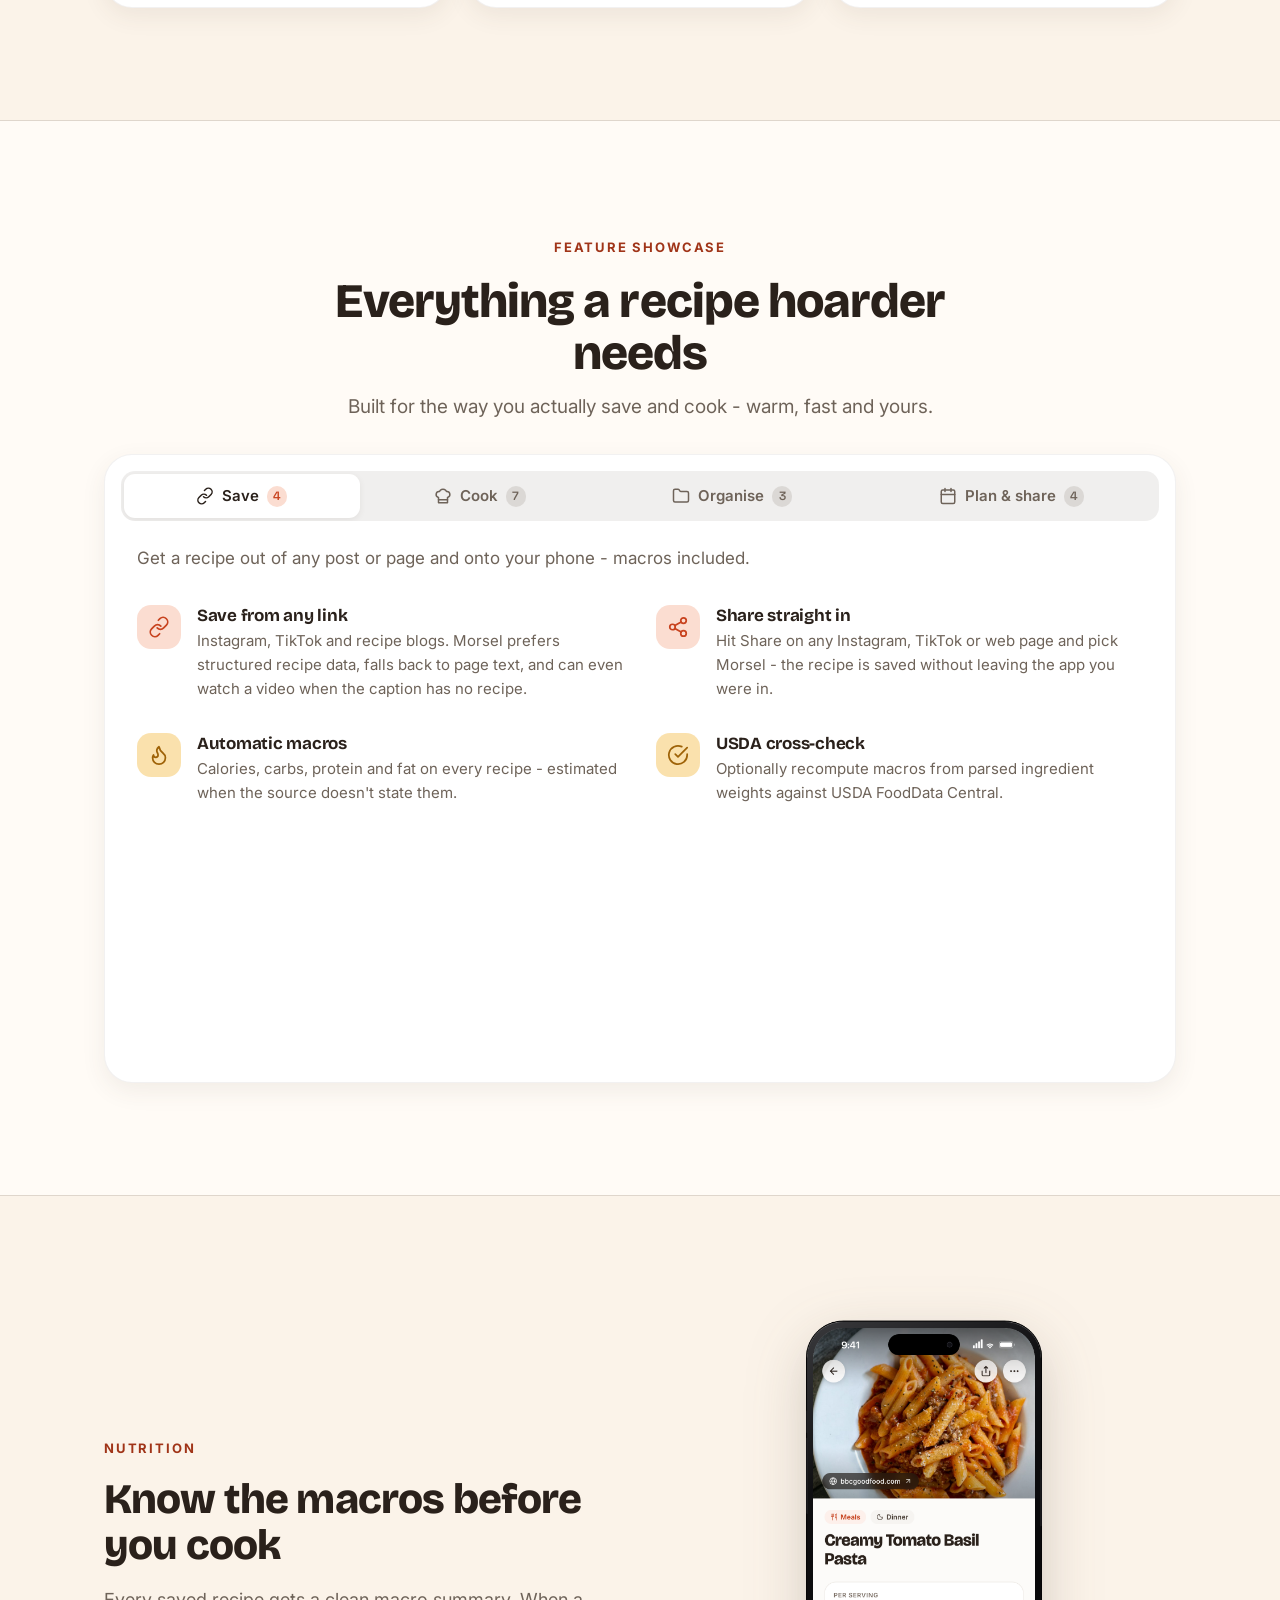
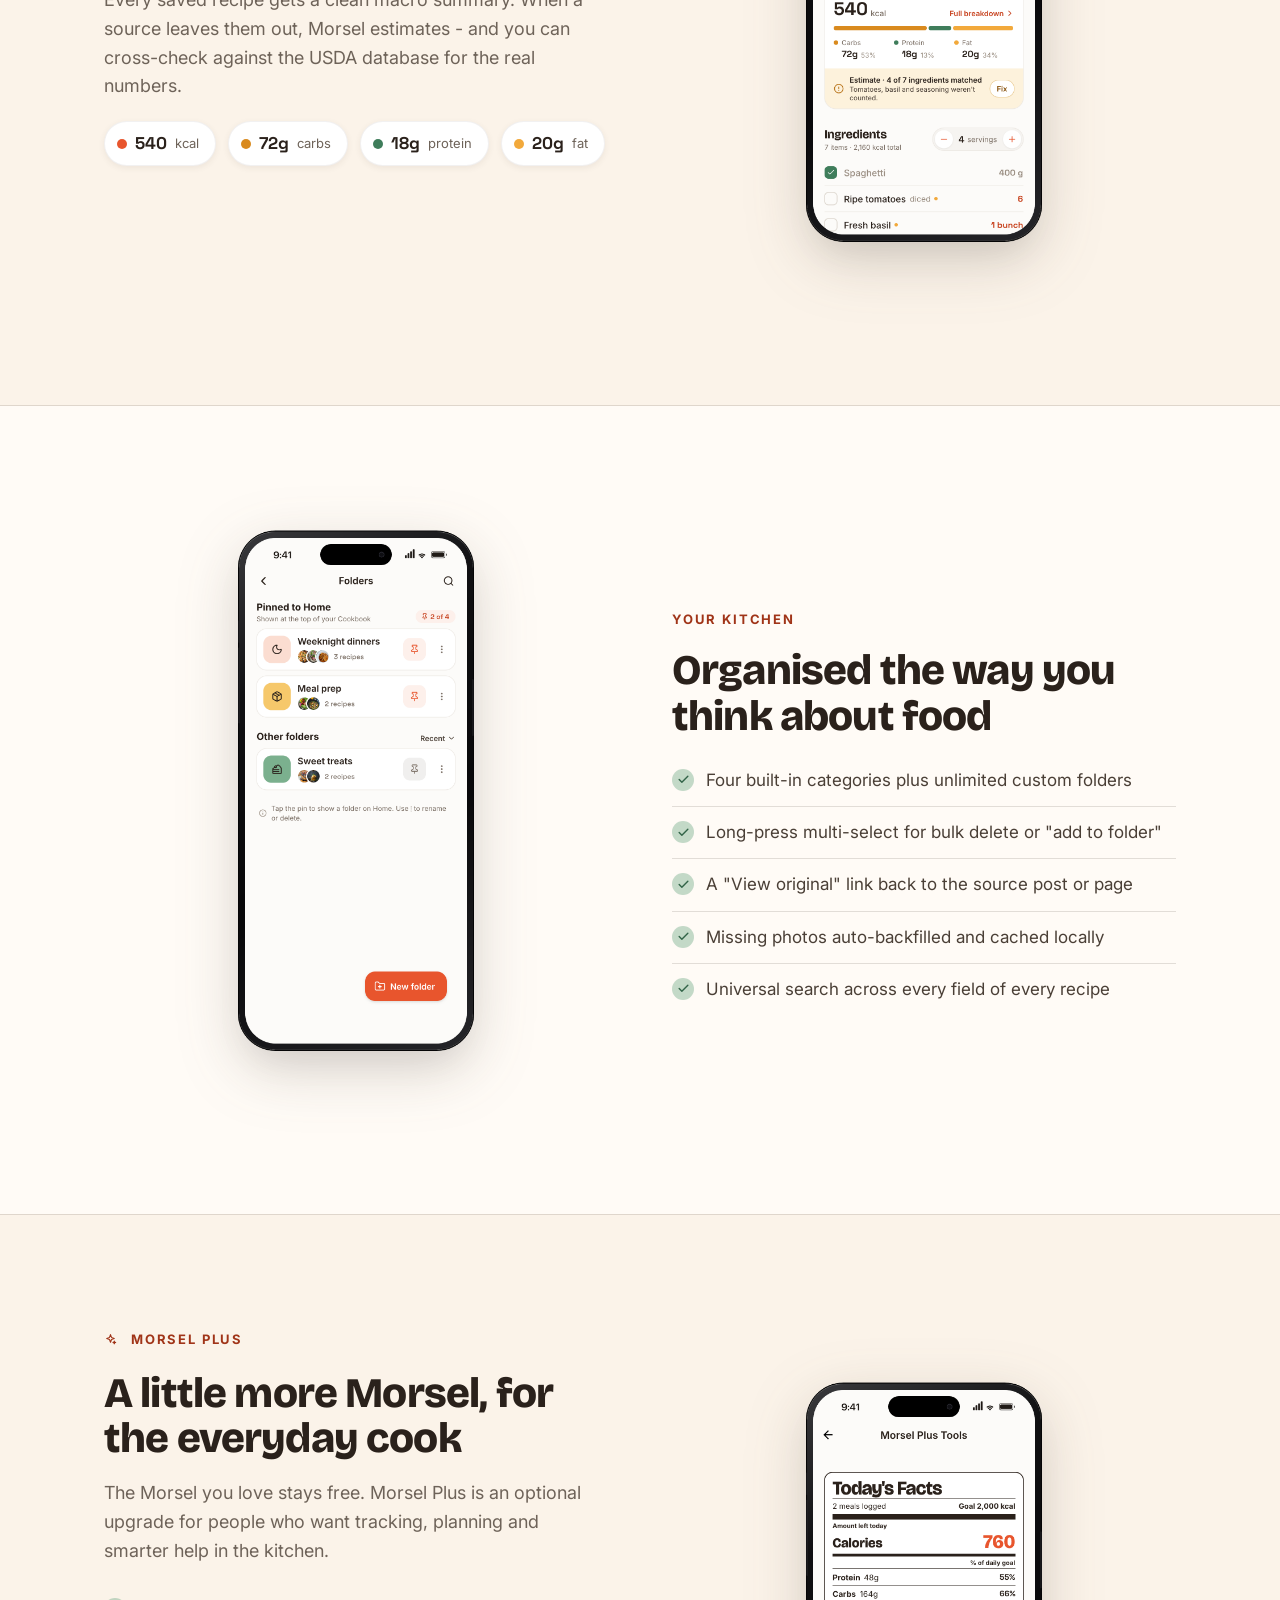
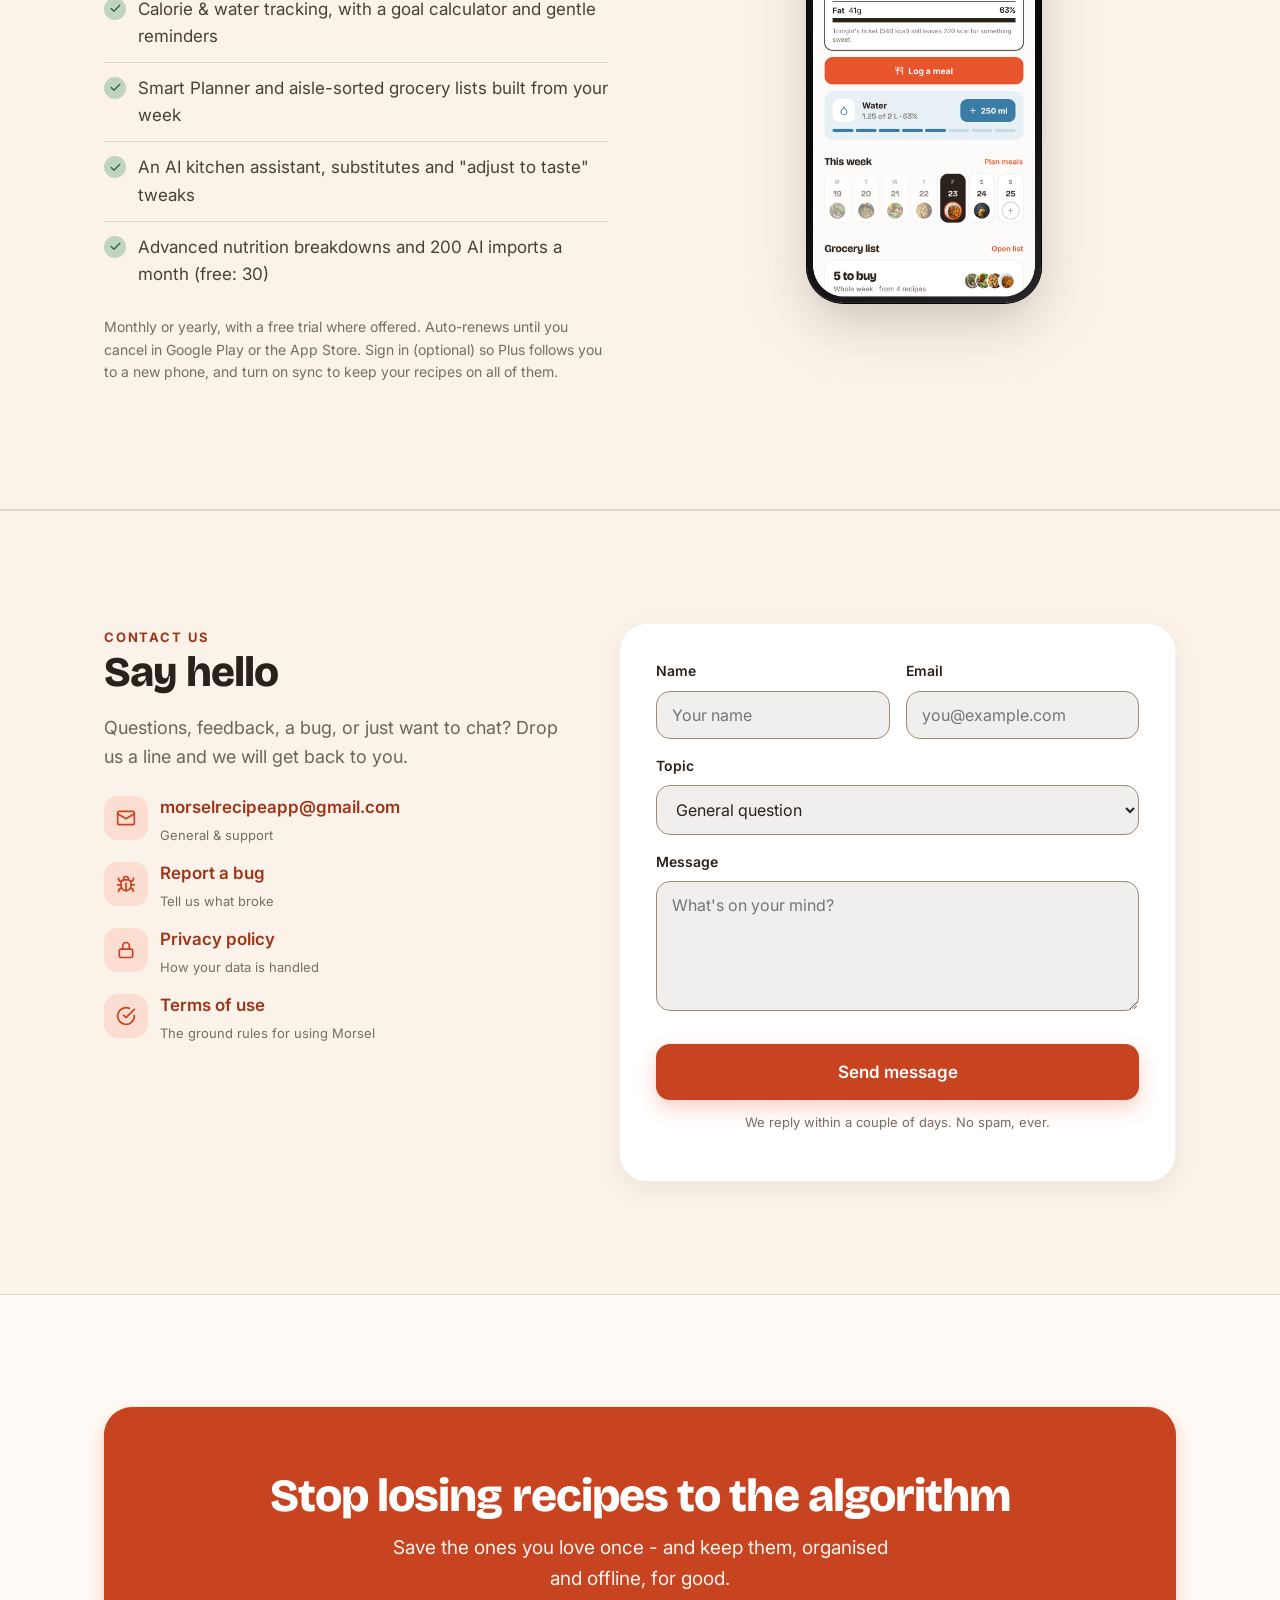
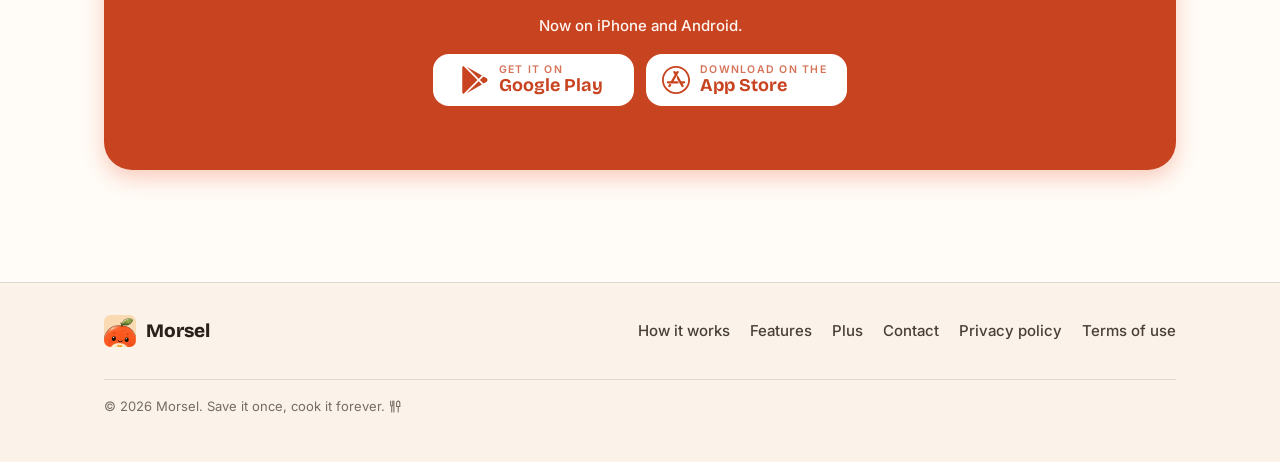
==== commit 1d94a9e5: "docs: link live App Store listing in hero and CTA buttons Replace the "Coming soon to iPhone" placeh" ====
--- a/index.html
+++ b/index.html
@@ -128,10 +128,10 @@
               <svg class="i" aria-hidden="true" focusable="false"><use href="#i-play"></use></svg>
               <span><span class="store-sub">Get it on</span><span class="store-title">Google Play</span></span>
             </a>
-            <span class="store-btn is-soon">
+            <a class="store-btn" href="https://apps.apple.com/us/app/morsel-recipe-cookbook/id6823249416" target="_blank" rel="noopener" aria-label="Download on the App Store">
               <svg class="i" aria-hidden="true" focusable="false"><use href="#i-appstore"></use></svg>
-              <span><span class="store-sub">Coming soon</span><span class="store-title">to iPhone</span></span>
-            </span>
+              <span><span class="store-sub">Download on the</span><span class="store-title">App Store</span></span>
+            </a>
             <a class="btn btn-secondary" href="#how">See how it works</a>
           </div>
           <p class="hero-note">Recipes live on your device - browse and cook fully offline. No account needed.</p>
@@ -463,16 +463,16 @@
         <div class="cta-inner reveal">
           <h2>Stop losing recipes to the algorithm</h2>
           <p>Save the ones you love once - and keep them, organised and offline, for good.</p>
-          <p class="now-on">Now on Google Play. Coming soon to iPhone.</p>
+          <p class="now-on">Now on iPhone and Android.</p>
           <div class="store-row">
           <a class="store-btn" href="https://play.google.com/store/apps/details?id=com.savr.myapp&amp;pcampaignid=web_share" target="_blank" rel="noopener" aria-label="Get it on Google Play">
             <svg class="i" aria-hidden="true" focusable="false"><use href="#i-play"></use></svg>
             <span><span class="store-sub">Get it on</span><span class="store-title">Google Play</span></span>
           </a>
-          <span class="store-btn is-soon">
+          <a class="store-btn" href="https://apps.apple.com/us/app/morsel-recipe-cookbook/id6823249416" target="_blank" rel="noopener" aria-label="Download on the App Store">
             <svg class="i" aria-hidden="true" focusable="false"><use href="#i-appstore"></use></svg>
-            <span><span class="store-sub">Coming soon</span><span class="store-title">to iPhone</span></span>
-          </span>
+            <span><span class="store-sub">Download on the</span><span class="store-title">App Store</span></span>
+          </a>
           </div>
         </div>
       </div>
--- a/assets/css/styles.css
+++ b/assets/css/styles.css
@@ -544,11 +544,9 @@
   margin-top: var(--s-xl);
 }
 
-/* ---- Store buttons (Google Play + "Coming soon to iPhone") ----
-   One shared shape, type and colour so the pair reads as a matched set. The
-   iPhone one is a span, not a link, and not Apple's badge (that's only for
-   apps that are live). On the brand-coloured CTA band both invert to white
-   with a paprika mark + text (the same pattern as .cta-inner .btn-primary). */
+/* ---- Store buttons (Google Play + App Store) ----
+   One shared shape, type and colour so the pair reads as a matched set.
+   On the brand-coloured CTA band both invert to white with a paprika mark + text (the same pattern as .cta-inner .btn-primary). */
 .store-btn {
   display: inline-flex;
   align-items: center;
